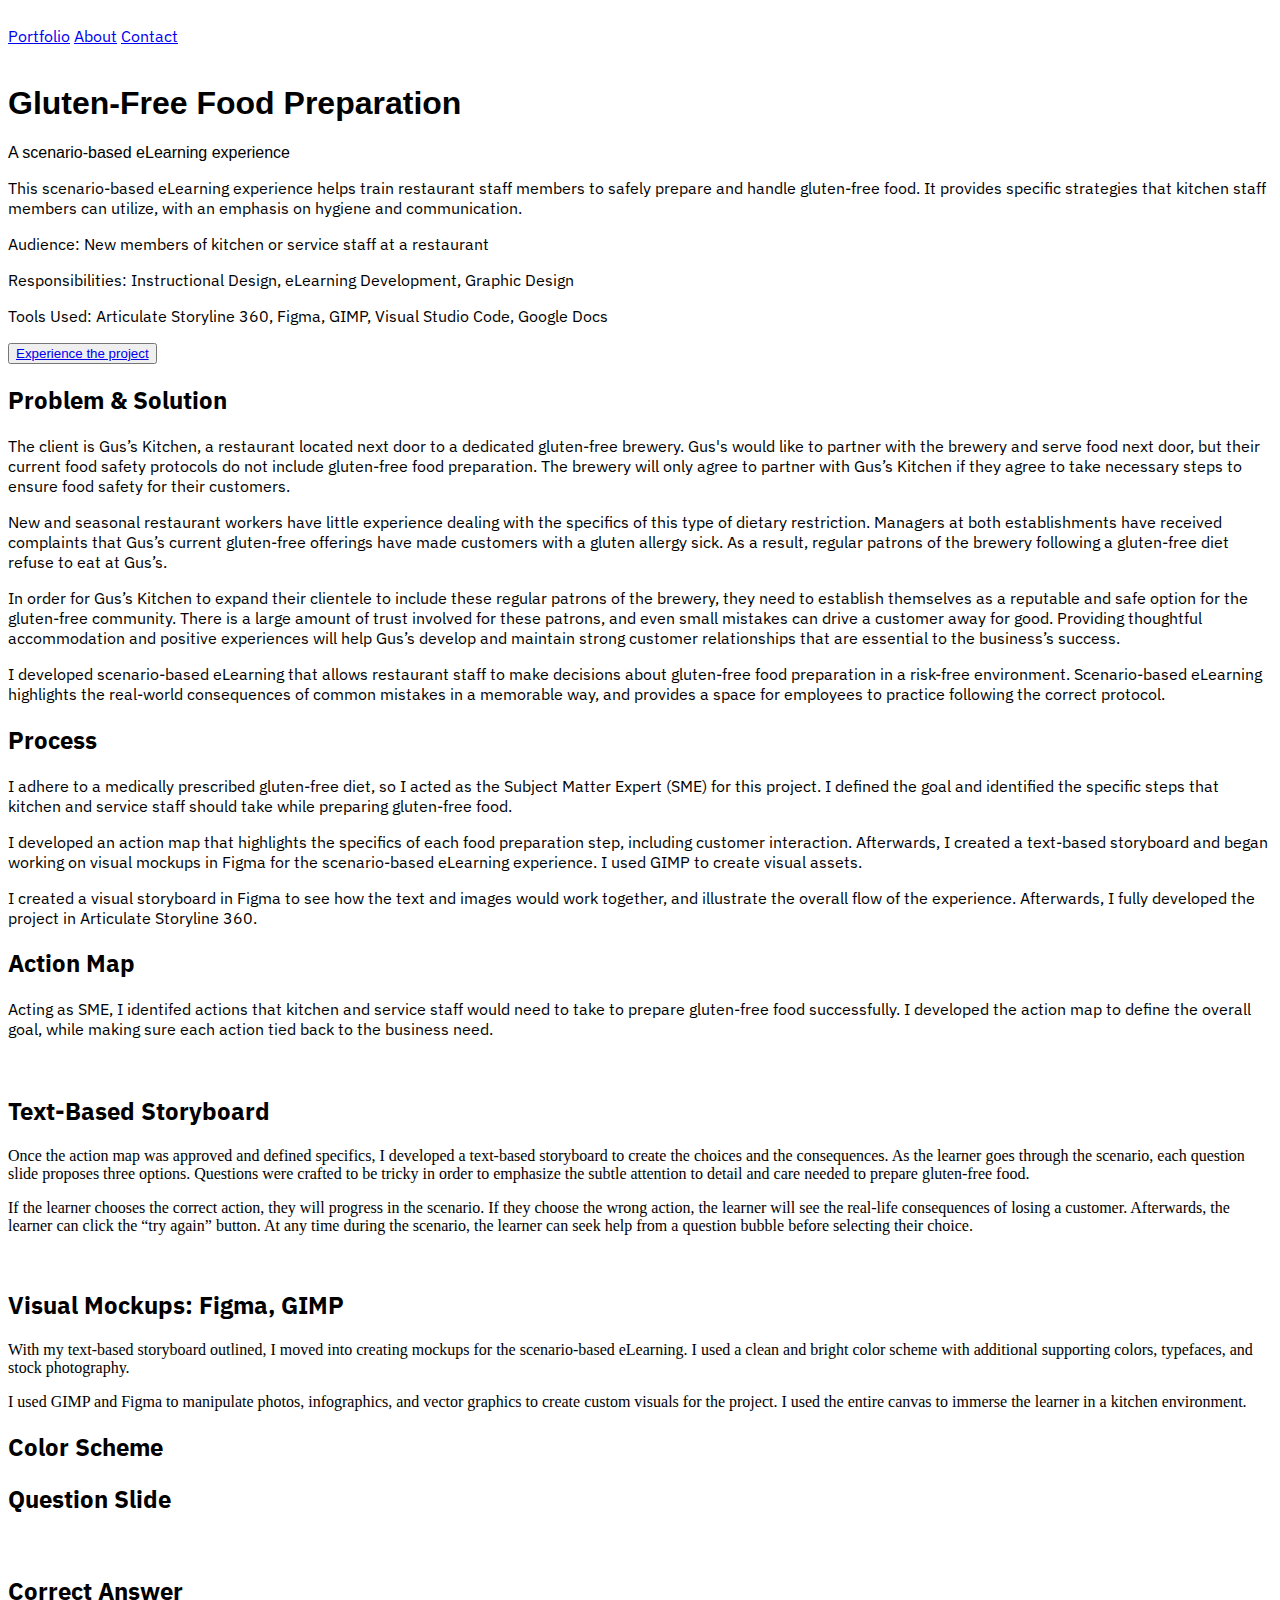
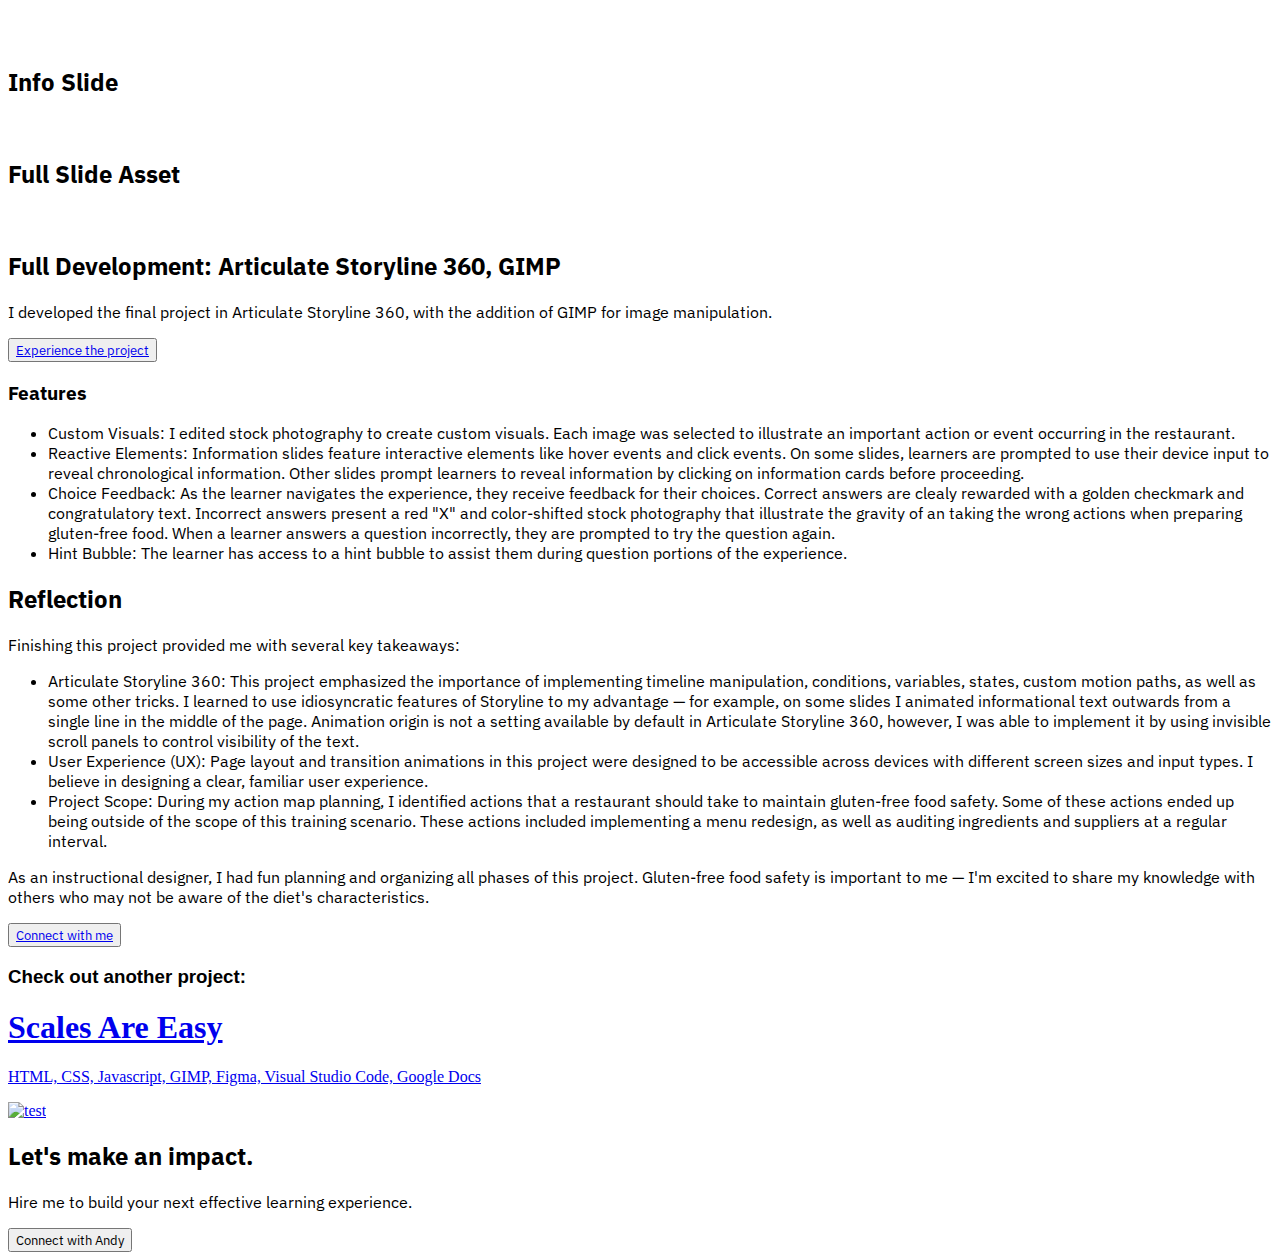
==== gf-food.html @ 75d05eba "icon fix" ====
<!DOCTYPE html>
<html lang="en" data-theme="light"></html>
<head>
    <meta charset="UTF-8">
    <meta http-equiv="X-UA-Compatible" content="IE=edge">
    <meta name="viewport" content="width=device-width, initial-scale=1.0">
    <link rel="stylesheet" href="css/main.css">
    <title>Andrew Martin - Instructional Designer</title>
    <link
    rel="stylesheet"
    href="https://cdnjs.cloudflare.com/ajax/libs/animate.css/4.1.1/animate.min.css"
  />
  <link href="http://fonts.cdnfonts.com/css/palatino" rel="stylesheet">
  <style>
    @import url('https://fonts.googleapis.com/css2?family=IBM+Plex+Sans:ital,wght@0,100;0,200;0,300;0,400;0,500;0,600;0,700;1,100;1,200;1,300;1,400;1,500;1,600;1,700&display=swap');
    @import url('http://fonts.cdnfonts.com/css/palatino');
    
    .mytext{
      font-family: 'IBM Plex Sans', sans-serif;
    }
    .myfont {
  font-family: 'Palatino', sans-serif;
 }

    #navbar {
transition: top 0.3s; /* Transition effect when sliding down (and up) */
}

</style>
</head>
<body>

    <!-- navbar -->
  <!-- This example requires Tailwind CSS v2.0+ -->
<nav class="bg-transparent navnormal transition ease-in-out delay-150 pt-8" id="navbar">
  <div class="max-w-7xl mx-auto px-2 sm:px-6 lg:px-8">
    <div class="relative flex items-center justify-between h-16">
      
      <div class="flex-1 flex items-left justify-left sm:items-stretch sm:justify-start">
        <div>
          <a href="index.html"><img class="max-w-[4rem]" src="img/M-b.png" alt="" /></a>
  
        </div>
        <div class="sm:block sm:ml-6 mt-3 mytext font-bold">
          <div class="flex space-x-4 text-l">
            <!-- Current: "bg-gray-900 text-white", Default: "text-gray-300 hover:bg-gray-700 hover:text-white" -->

            <a href="index.html#1" class="text-gray-900 hover:underline px-3 py-2 rounded-md font-medium">Portfolio</a>

            <a href="about.html" class="text-gray-900  hover:underline px-3 py-2 rounded-md font-medium">About</a>

            <a href="#" class="text-gray-900  hover:underline px-3 py-2 rounded-md font-medium">Contact</a>
          </div>
        </div>
      </div>

    </div>
  </div>

  
  </div>
</nav>


  
    
      
      
      <!-- hero -->
      <article class="px-4 py-10 mx-auto" itemid="#" >
        <div class="flex flex-col items-center justify-center">
          <img class="md:px-3" src="img/GFPrep_Mockup_1201x501v2.jpg" alt="" />
        </div>
        <div class="w-full mx-auto text-left md:w-3/4 lg:w-1/2 py-10">
          <h1 class="myfont mb-3 text-5xl font-bold leading-tight text-gray-900 md:text-5xl">
            Gluten-Free Food Preparation
          </h1>
          
        </div>
      
        <div class="mytext w-full mx-auto prose md:w-3/4 lg:w-1/2 max-w-7xl">
          <p class="text-3xl mb-12 myfont italic">A scenario-based eLearning experience</p>
          <p class="mb-6">This scenario-based eLearning experience helps train restaurant staff members to safely prepare and handle gluten-free food. It provides specific strategies that kitchen staff members can utilize, with an emphasis on hygiene and communication. <!--Learner behaviors are tracked and reported via xAPI.--></p>
          <p class="mb-4"><span class="font-bold text-lg">Audience: </span>New members of kitchen or service staff at a restaurant</p>
          <p class="mb-4"><span class="font-bold text-lg">Responsibilities: </span>Instructional Design, eLearning Development, Graphic Design</p>
          <p class="mb-6"><span class="font-bold text-lg">Tools Used: </span>Articulate Storyline 360, Figma, GIMP, Visual Studio Code, Google Docs</p>
          <button class="mb-6 btn text-white bg-blue-700 ml-4 inline-flex py-2 px-6 hover:bg-blue-700 text-lg normal-case transition ease-in-out delay-150 hover:scale-110"><a href="/gf/story.html" target="_blank" rel="noopener"> Experience the project</a></button>
          <h2 class="mt-6 mb-3 text-3xl font-bold leading-tight text-gray-900 md:text-4xl mytext">
            Problem & Solution
          </h2>
          <p class="mt-6">The client is Gus’s Kitchen, a restaurant located next door to a dedicated gluten-free brewery. Gus's would like to partner with the brewery and serve food next door, but their current food safety protocols do not include gluten-free food preparation. The brewery will only agree to partner with Gus’s Kitchen if they agree to take necessary steps to ensure food safety for their customers.</p>
          <p class="mt-6">New and seasonal restaurant workers have little experience dealing with the specifics of this type of dietary restriction. Managers at both establishments have received complaints that Gus’s current gluten-free offerings have made customers with a gluten allergy sick. As a result, regular patrons of the brewery following a gluten-free diet refuse to eat at Gus’s. </p>
          <p class="mt-6">In order for Gus’s Kitchen to expand their clientele to include these regular patrons of the brewery, they need to establish themselves as a reputable and safe option for the gluten-free community. There is a large amount of trust involved for these patrons, and even small mistakes can drive a customer away for good. Providing thoughtful accommodation and positive experiences will help Gus’s develop and maintain strong customer relationships that are essential to the business’s success.
          <p class="mt-6">I developed scenario-based eLearning that allows restaurant staff to make decisions about gluten-free food preparation in a risk-free environment. Scenario-based eLearning highlights the real-world consequences of common mistakes in a memorable way, and provides a space for employees to practice following the correct protocol.</p>
          <h2 class="text-3xl font-bold leading-tight text-gray-900 md:text-4xl mt-8 mytext">Process</h2>
							<p class="mt-6">I adhere to a medically prescribed gluten-free diet, so I acted as the Subject Matter Expert (SME) for this project. I defined the goal and identified the specific steps that kitchen and service staff should take while preparing gluten-free food.</p>
							<p class="mt-6">I developed an action map that highlights the specifics of each food preparation step, including customer interaction. Afterwards, I created a text-based storyboard and began working on visual mockups in Figma for the scenario-based eLearning experience. I used GIMP to create visual assets.</p>
							<p class="mt-6">I created a visual storyboard in Figma to see how the text and images would work together, and illustrate the overall flow of the experience. Afterwards, I fully developed the project in Articulate Storyline 360. </p>
							<!--<p class="mt-6">I collected data on the learning experience by implementing custom xAPI to track responses, as well as determine if the learner utilized the help button. This is useful for understanding where employees may be struggling most in the food preparation process.</p>-->
							<h2 class="text-3xl font-bold leading-tight text-gray-900 md:text-4xl mt-8 mytext">Action Map</h2>
							<p class="my-6">Acting as SME, I identifed actions that kitchen and service staff would need to take to prepare gluten-free food successfully. I developed the action map to define the overall goal, while making sure each action tied back to the business need.</p>

          
							<img  class="md:px-3" src="img/mindmap.jpg" alt="" />
          </div>
              <div class="w-full mx-auto prose md:w-3/4 lg:w-1/2 max-w-7xl">
							<h2 class="text-3xl font-bold leading-tight text-gray-900 md:text-4xl mt-8 mytext">Text-Based Storyboard</h2>
							<p class="mt-6">Once the action map was approved and defined specifics, I developed a text-based storyboard to create the choices and the consequences. As the learner goes through the scenario, each question slide proposes three options. Questions were crafted to be tricky in order to emphasize the subtle attention to detail and care needed to prepare gluten-free food. </p>
							<p class="my-6">If the learner chooses the correct action, they will progress in the scenario. If they choose the wrong action, the learner will see the real-life consequences of losing a customer. Afterwards, the learner can click the “try again” button. At any time during the scenario, the learner can seek help from a question bubble before selecting their choice.</p>
              
							<img class="md:px-3" src="img/storyboard.png" alt="" />
            </div>


              <div class="w-full mx-auto prose md:w-3/4 lg:w-1/2 max-w-7xl">
							<h2 class="text-3xl leading-tight text-gray-900 md:text-4xl mt-8 mytext"><span class="font-bold">Visual Mockups:</span> Figma, GIMP</h2>
							<p class="mt-6">With my text-based storyboard outlined, I moved into creating mockups for the scenario-based eLearning. I used a clean and bright color scheme with additional supporting colors, typefaces, and stock photography.</p>
							<p class="my-6">I used GIMP and Figma to manipulate photos, infographics, and vector graphics to create custom visuals for the project. I used the entire canvas to immerse the learner in a kitchen environment. </p>
</div>
              <div class="w-full mx-auto prose md:w-3/4 lg:w-1/2 max-w-6xl mytext">
                <h2 class="text-2xl leading-tight text-gray-900 md:text-3xl mt-8"><span class="font-bold mytext">Color Scheme</span></h2>
                  <div class="grid grid-cols-5">
                    <div style="background-color: #CFDBD5;"class="w-full h-40">
  
                    </div>
  
                    <div style="background-color: #E8EDDF;"class="w-full">
  
                    </div>
  
                    <div style="background-color: #F5CB5C;"class="w-full">
  
                    </div>
  
                    <div style="background-color: #242423;"class="w-full">
  
                    </div>

                    <div style="background-color: #333533;"class="w-full">
  
                    </div>
  
                  </div>
                  <h2 class="text-2xl leading-tight text-gray-900 md:text-3xl mt-8"><span class="font-bold mytext">Question Slide</span></h2>
                  <img class="" src="img/qslide-nh.png" alt="" />

                  <h2 class="text-2xl leading-tight text-gray-900 md:text-3xl mt-8"><span class="font-bold mytext">Correct Answer</span></h2>
                  <img class="" src="img/correct.png" alt="" />

                  <h2 class="text-2xl leading-tight text-gray-900 md:text-3xl mt-8"><span class="font-bold mytext">Info Slide</span></h2>
                  <img class="" src="img/commonqs.png" alt="" />

                  <h2 class="text-2xl leading-tight text-gray-900 md:text-3xl mt-8"><span class="font-bold mytext">Full Slide Asset</span></h2>
                  <img class="" src="img/knife.png" alt="" />

                 
              


<h2 class="text-3xl leading-tight text-gray-900 md:text-4xl mt-8 mytext"><span class="font-bold">Full Development:</span> Articulate Storyline 360, GIMP</h2>
							<p class="mt-6">I developed the final project in Articulate Storyline 360, with the addition of GIMP for image manipulation.</p>


              <button class="mt-6 btn text-white bg-blue-700 ml-4 inline-flex py-2 px-6 hover:bg-blue-700 text-lg normal-case transition ease-in-out delay-150 hover:scale-110 mytext"><a href="/gf/story.html" target="_blank" rel="noopener"> Experience the project</a></button>



        
             
                <h3 class="text-2xl md:text-3xl leading-tight text-gray-900 mt-8"><span class="font-bold mytext">Features</h3>

                  <div class="ml-8">
                  
                  <ul class="list-disc">
                    <li>
                    <span class="mt-6 flex flex-row items-start justify-start mb-2 md:mb-3">
                      <span class="ml-3"><span class="font-bold">Custom Visuals: </span>I edited stock photography to create custom visuals. Each image was selected to illustrate an important action or event occurring in the restaurant.</span>
                    </span>
                    </li>

                    <li>
                      <span class="mt-6 flex flex-row items-start justify-start mb-2 md:mb-3">
                        <span class="ml-3"><span class="font-bold">Reactive Elements: </span>Information slides feature interactive elements like hover events and click events. On some slides, learners are prompted to use their device input to reveal chronological information. Other slides prompt learners to reveal information by clicking on information cards before proceeding.</span>
                      </span>
                      </li>

                      <li>
                        <span class="mt-6 flex flex-row items-start justify-start mb-2 md:mb-3">
                          <span class="ml-3"><span class="font-bold">Choice Feedback: </span>As the learner navigates the experience, they receive feedback for their choices. Correct answers are clealy rewarded with a golden checkmark and congratulatory text. Incorrect answers present a red "X" and color-shifted stock photography that illustrate the gravity of an taking the wrong actions when preparing gluten-free food. When a learner answers a question incorrectly, they are prompted to try the question again.

                        </span>


                        </span>
                        </li>

                        <li>
                          <span class="mt-6 flex flex-row items-start justify-start mb-2 md:mb-3">
                            <span class="ml-3"><span class="font-bold">Hint Bubble: </span>The learner has access to a hint bubble to assist them during question portions of the experience.
             
                          </span>
  
                          </span>
                          </li>

                  </div>

              </div>

              <div class="w-full mx-auto prose md:w-3/4 lg:w-1/2 max-w-7xl mytext">
                <h2 class="text-3xl leading-tight text-gray-900 md:text-4xl mt-8 font-bold mytext">Reflection</h2>
                

                <p class="my-6">Finishing this project provided me with several key takeaways:</p>

                <div class="ml-8">
                  
                  <ul class="list-disc">
                    <li>
                    <span class="mt-6 flex flex-row items-start justify-start mb-2 md:mb-3">
                      <span class="ml-3"><span class="font-bold">Articulate Storyline 360: </span>This project emphasized the importance of implementing timeline manipulation, conditions, variables, states, custom motion paths, as well as some other tricks. I learned to use idiosyncratic features of Storyline to my advantage — for example, on some slides I animated informational text outwards from a single line in the middle of the page. Animation origin is not a setting available by default in Articulate Storyline 360, however, I was able to implement it by using invisible scroll panels to control visibility of the text.
                
                    </span>
                    </span>
                    </li>
                    

                      <li>
                        <span class="mt-6 flex flex-row items-start justify-start mb-2 md:mb-3">
                          <span class="ml-3"><span class="font-bold">User Experience (UX): </span>Page layout and transition animations in this project were designed to be accessible across devices with different screen sizes and input types. I believe in designing a clear, familiar user experience. 
                        </span>
                        </span>
                        </li>   
                        
                        <li>
                          <span class="mt-6 flex flex-row items-start justify-start mb-2 md:mb-3">
                            <span class="ml-3"><span class="font-bold">Project Scope: </span>During my action map planning, I identified actions that a restaurant should take to maintain gluten-free food safety. Some of these actions ended up being outside of the scope of this training scenario. These actions included implementing a menu redesign, as well as auditing ingredients and suppliers at a regular interval.
                          </span>
                          </span>
                          </li>                      
                        </ul>
                        </div>

                <p class="my-6">As an instructional designer, I had fun planning and organizing all phases of this project. Gluten-free food safety is important to me — I'm excited to share my knowledge with others who may not be aware of the diet's characteristics.</p>

                <button class="mb-6 btn text-white bg-blue-700 ml-4 inline-flex py-2 px-6 hover:bg-blue-700 text-lg normal-case transition ease-in-out delay-150 hover:scale-110 mytext"><a href="/gf/story.html" target="_blank" rel="noopener"> Connect with me</a></button>
                </div>
               

                <h3 class="pt-20 text-2xl md:text-3xl leading-tight text-gray-900 mt-8 myfont md:ml-20 ml-4"><span class="font-bold">Check out another project:</h3>


				
      </article>
      

<!-- portfolio -->
<section class="text-gray-900 body-font">
  <div class="container pb-10 px-5 mx-auto reveal fade-bottom">
    <div class="flex flex-wrap -mx-4 -mb-10 text-center">
      <div class="sm:w-1/2 mb-10 px-4">
        <div class="group rounded-lg h-64 overflow-hidden relative">
          <a href = "scales-project.html" class="absolute inset-0 z-10 bg-blue-700 text-center flex flex-col items-center justify-center opacity-0 group-hover:opacity-90 bg-opacity-90 duration-300 text-3xl text-white">
            <h1  class=tracking-wider >Scales Are Easy</h1>
            <p  class="mx-auto italic text-lg">HTML, CSS, Javascript, GIMP, Figma, Visual Studio Code, Google Docs</p></a>
          <a href="#">
            <img title="test" class="object-cover object-center h-full w-full transition ease-in-out delay-150 group-hover:-translate-y-1 group-hover:scale-110 group-hover:opacity-50" src="img/ScalesAreEasy_Mockup_1201x1201.jpg"></a></img>
            
        </div>
      </div>

     


    </div>
  </div>
</section>



  <!-- Call to action -->
  <section class="text-white bg-blue-700">
    <div class="flex flex-col items-stretch justify-between px-4 py-20 mx-auto max-w-7xl lg:flex-row sm:items-center">
      <div>
        <h2 class="mb-1 text-xl font-semibold text-left sm:text-2xl sm:text-center lg:text-left mytext">Let's make an impact.</h2>
        <p class="mb-6 text-lg font-normal text-left text-gray-200 sm:text-xl lg:mb-0 sm:text-center lg:text-left mytext">Hire me to build your next effective learning experience.</p>
      </div>
      <div class="flex flex-col mb-2 space-x-0 space-y-2 sm:flex-row sm:space-x-2 sm:space-y-0">
        <button class="btn bg-white text-black hover:bg-gray-900 hover:text-white inline-flex py-2 px-6 text-lg mytext normal-case transition ease-in-out delay-150 hover:scale-110">Connect with Andy</button>
      </div>
    </div>
  </section>

  
<script src="index.js"></script>
</body>
</html>
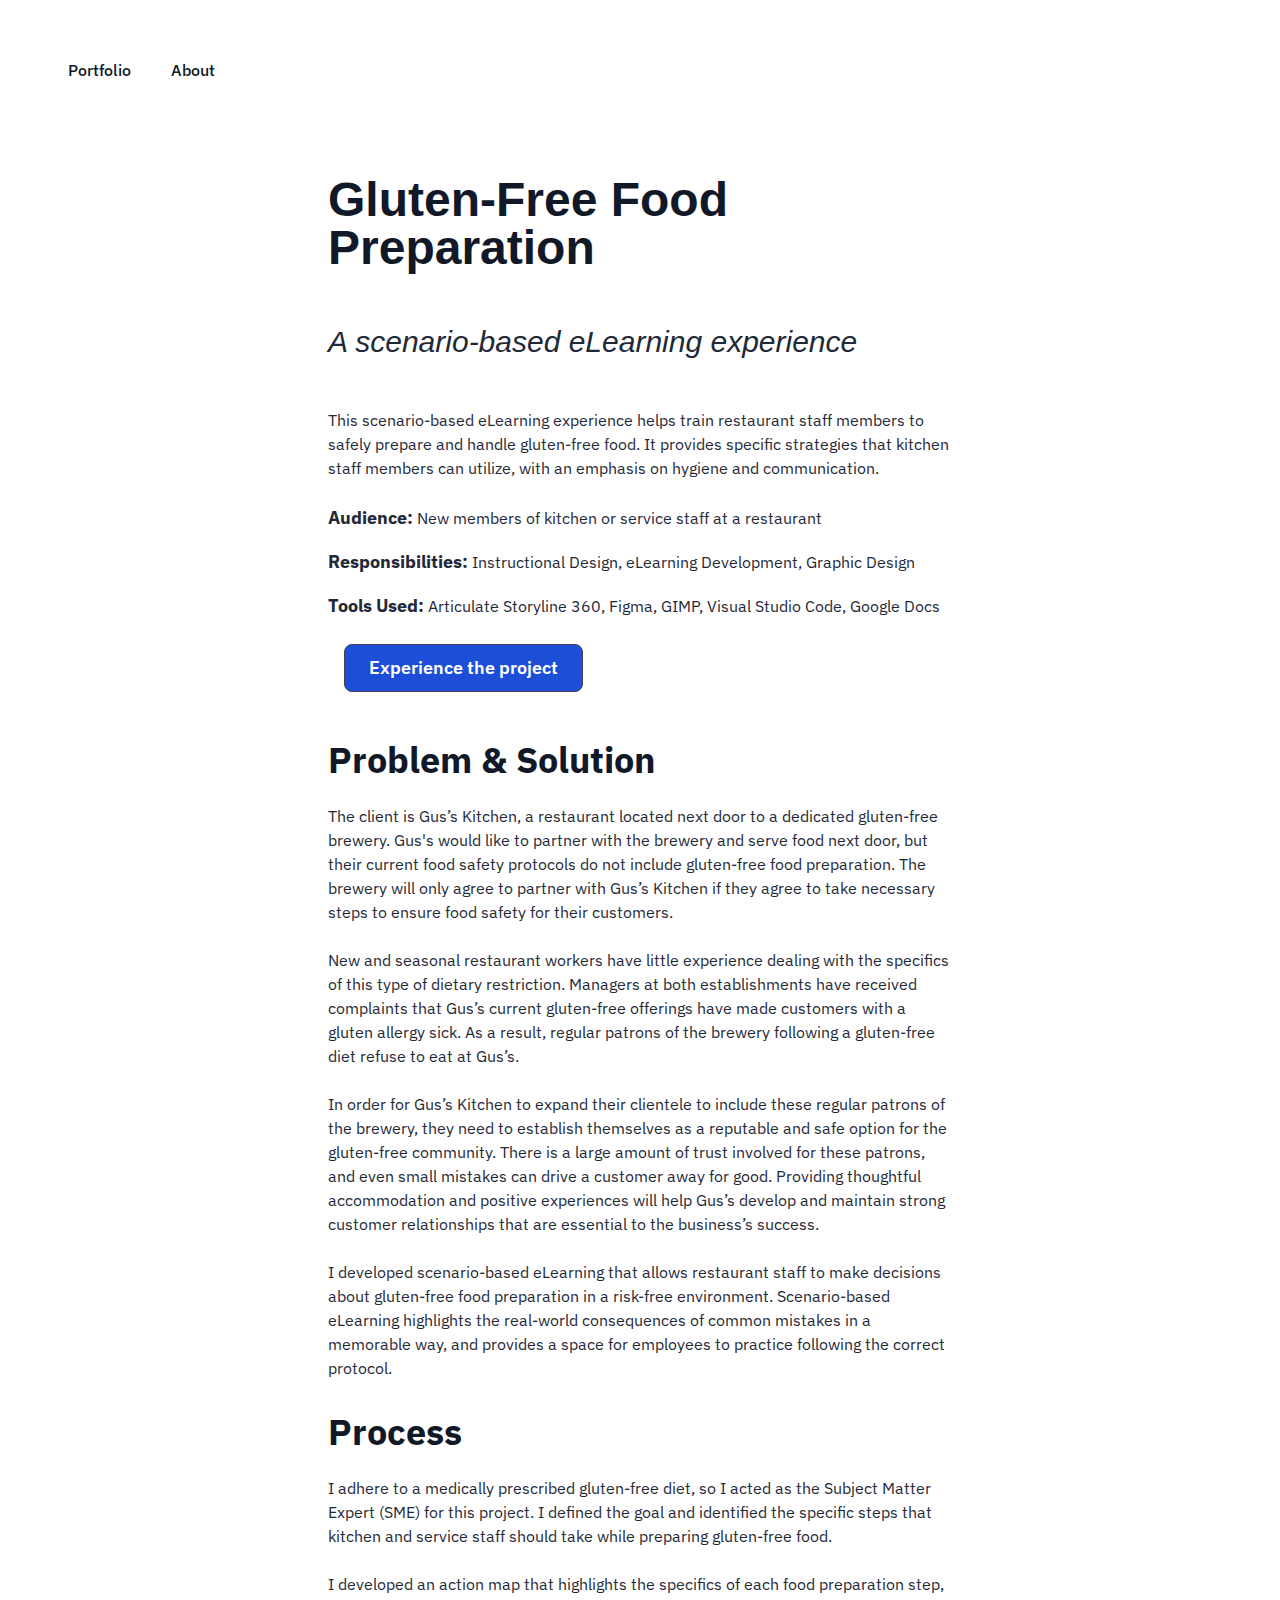
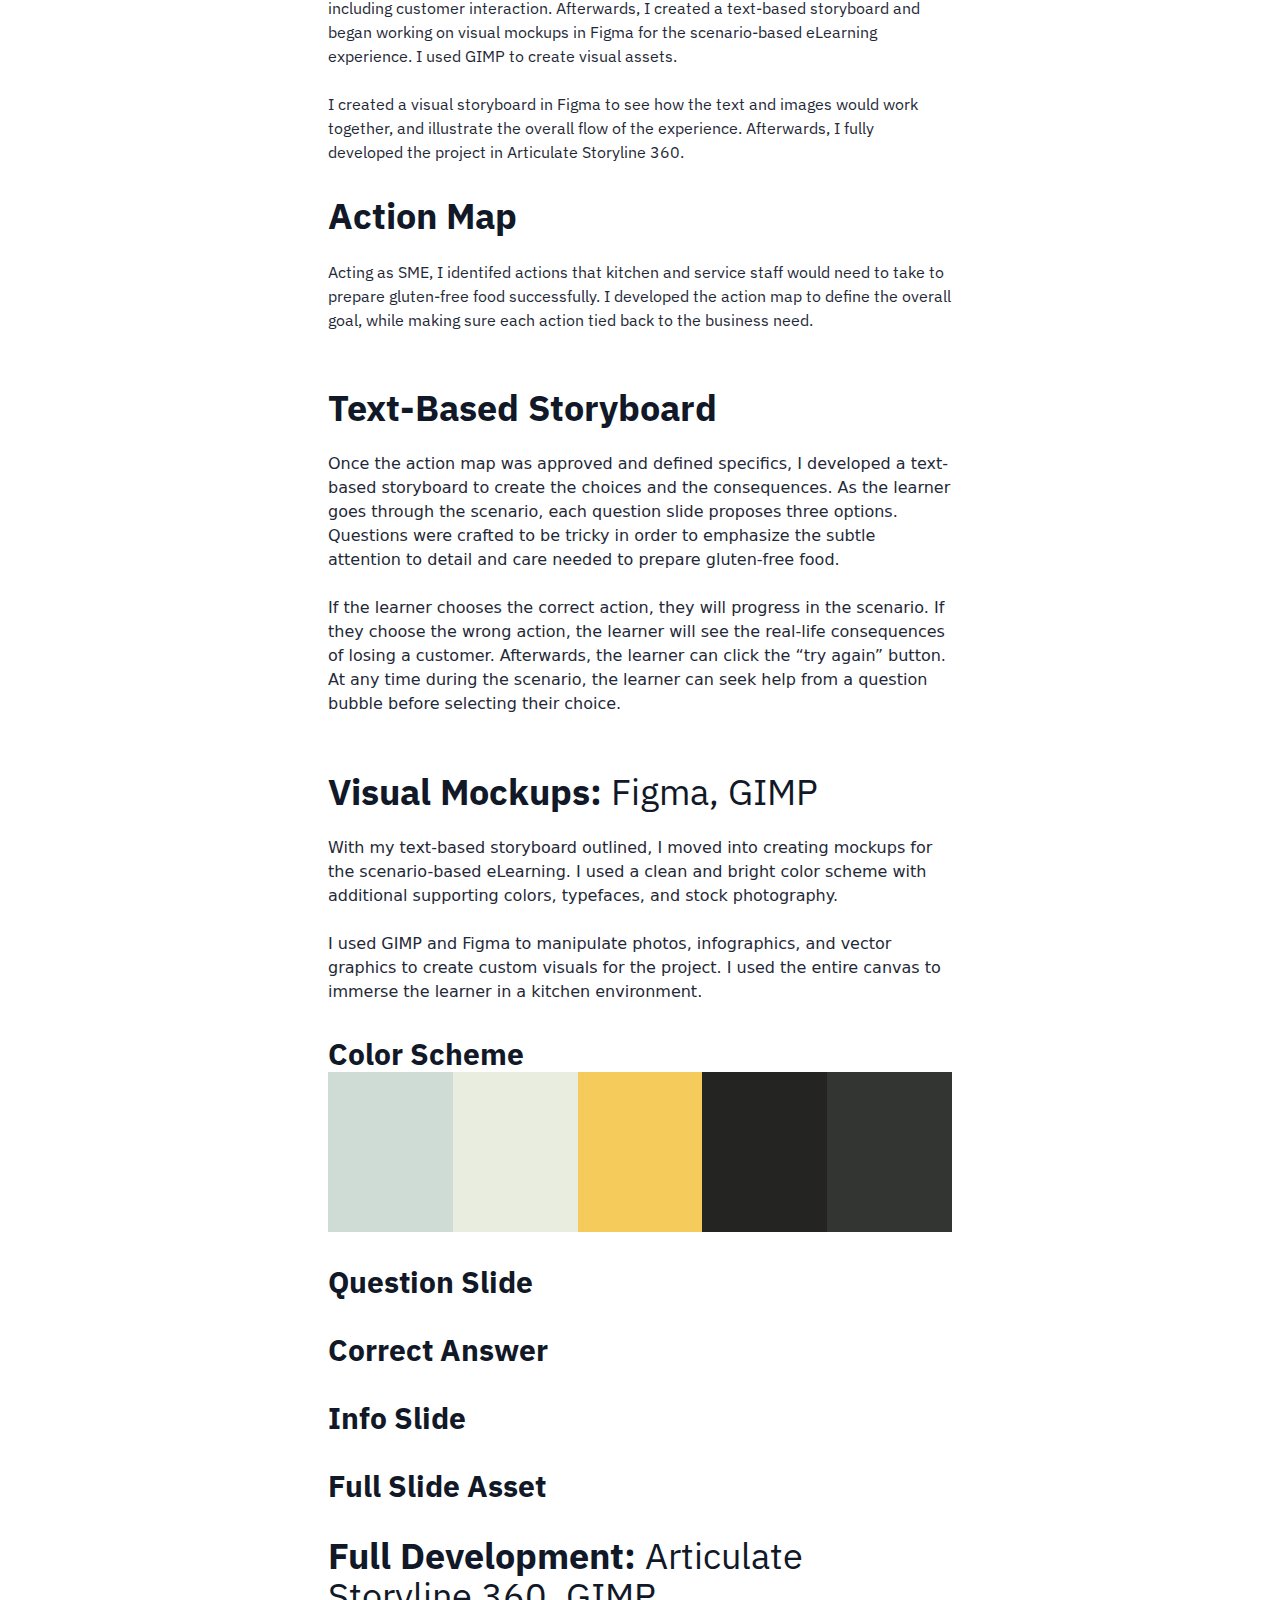
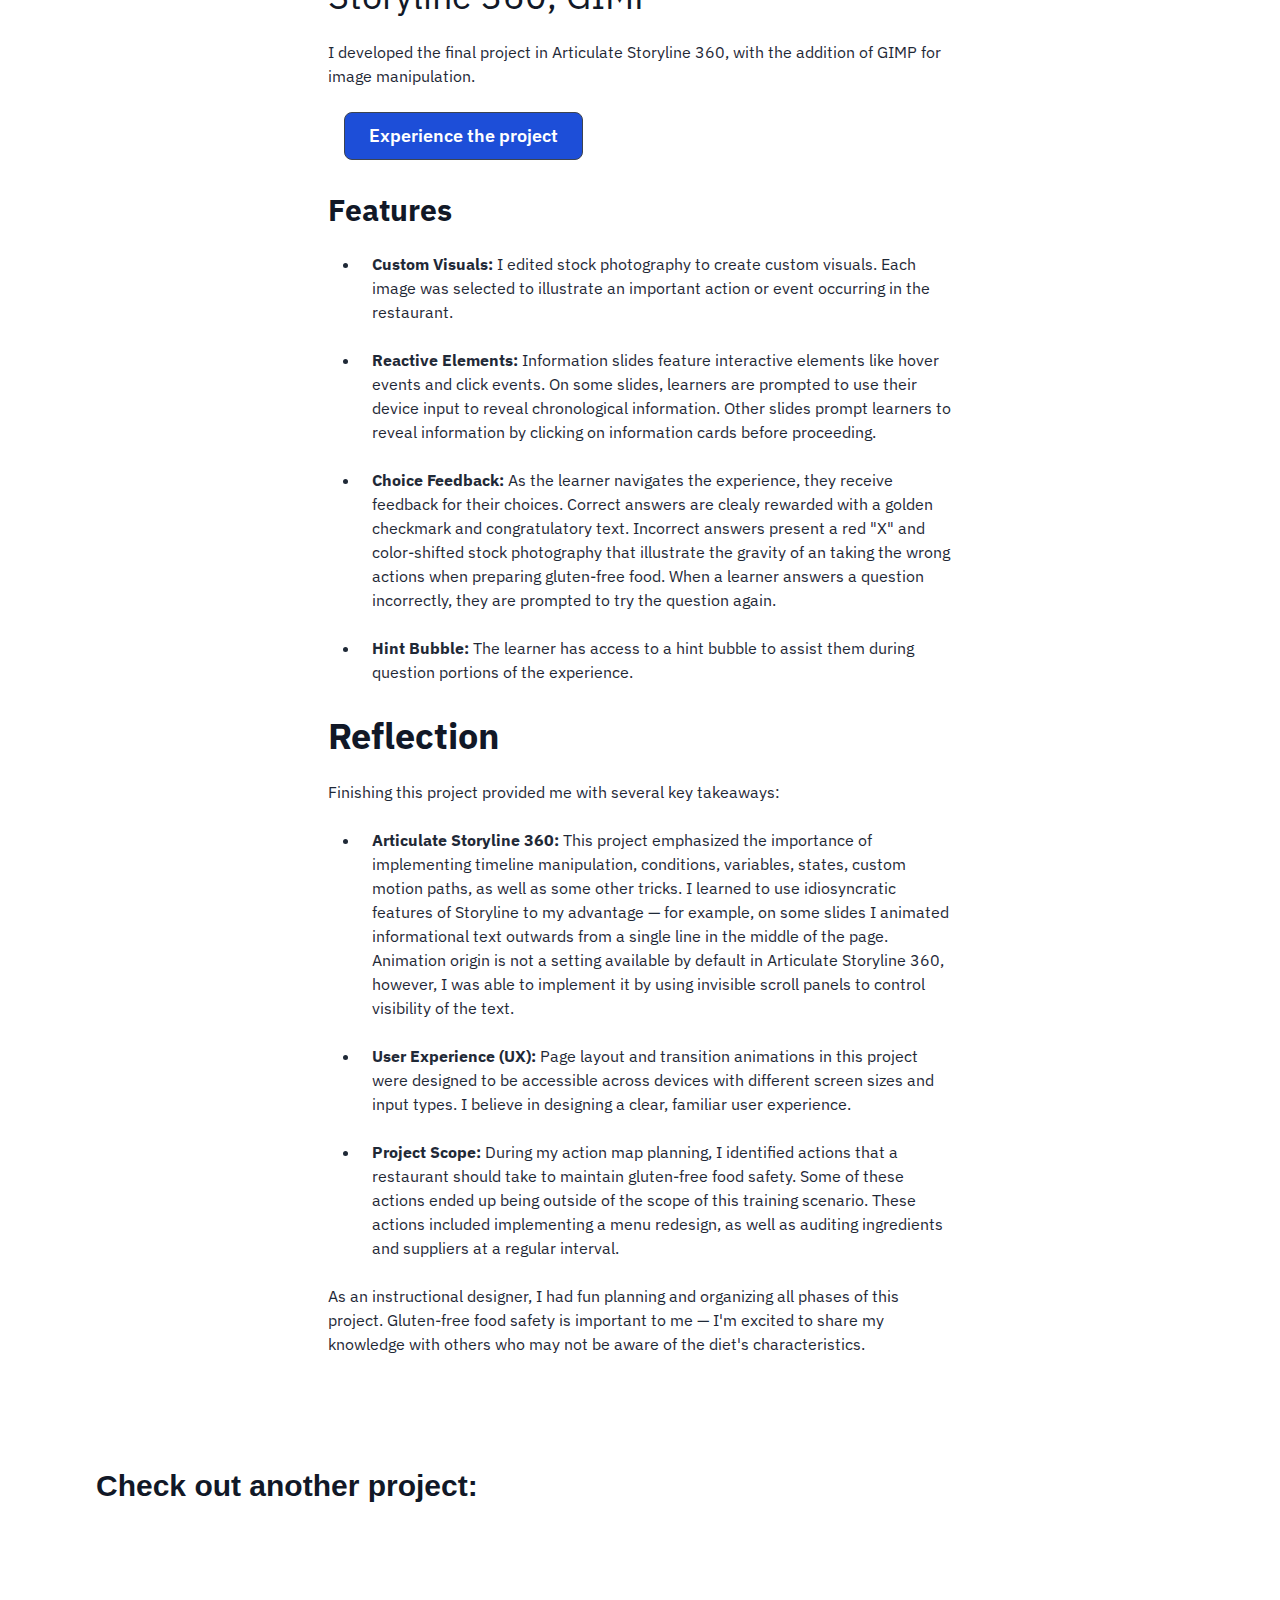
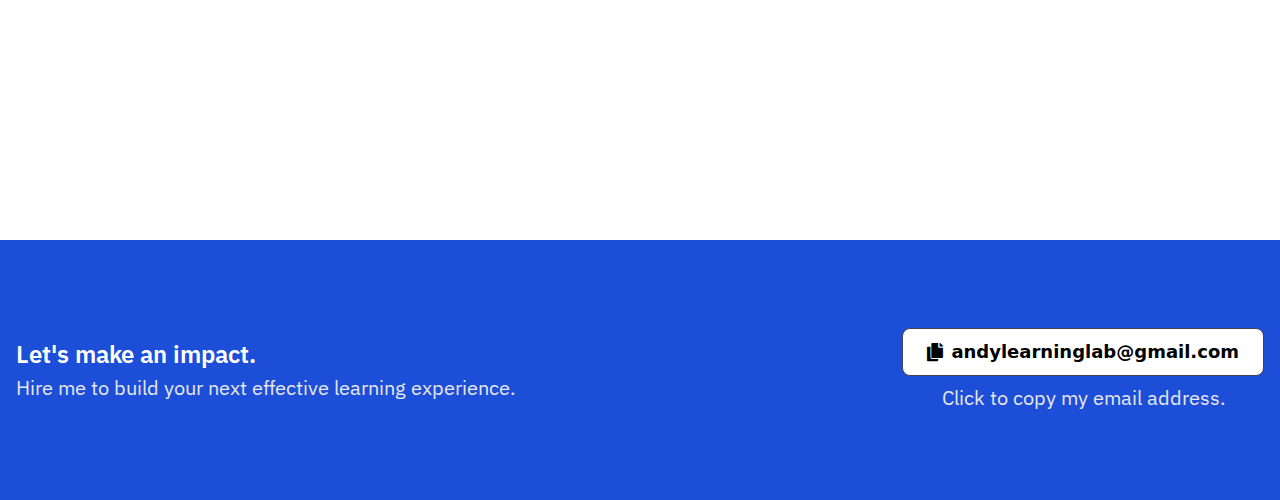
==== commit 6142f33d: "update index hrefs" ====
--- a/gf-food.html
+++ b/gf-food.html
@@ -10,6 +10,7 @@
     rel="stylesheet"
     href="https://cdnjs.cloudflare.com/ajax/libs/animate.css/4.1.1/animate.min.css"
   />
+  <link rel="stylesheet" href="https://use.fontawesome.com/releases/v5.12.1/css/all.css" crossorigin="anonymous">
   <link href="http://fonts.cdnfonts.com/css/palatino" rel="stylesheet">
   <style>
     @import url('https://fonts.googleapis.com/css2?family=IBM+Plex+Sans:ital,wght@0,100;0,200;0,300;0,400;0,500;0,600;0,700;1,100;1,200;1,300;1,400;1,500;1,600;1,700&display=swap');
@@ -38,7 +39,7 @@
       
       <div class="flex-1 flex items-left justify-left sm:items-stretch sm:justify-start">
         <div>
-          <a href="index.html"><img class="max-w-[4rem]" src="img/M-b.png" alt="" /></a>
+          <a href="/"><img class="max-w-[4rem]" src="img/M-b.png" alt="" /></a>
   
         </div>
         <div class="sm:block sm:ml-6 mt-3 mytext font-bold">
@@ -49,7 +50,7 @@
 
             <a href="about.html" class="text-gray-900  hover:underline px-3 py-2 rounded-md font-medium">About</a>
 
-            <a href="#" class="text-gray-900  hover:underline px-3 py-2 rounded-md font-medium">Contact</a>
+            <!--<a href="#" class="text-gray-900  hover:underline px-3 py-2 rounded-md font-medium">Contact</a>-->
           </div>
         </div>
       </div>
@@ -84,7 +85,7 @@
           <p class="mb-4"><span class="font-bold text-lg">Audience: </span>New members of kitchen or service staff at a restaurant</p>
           <p class="mb-4"><span class="font-bold text-lg">Responsibilities: </span>Instructional Design, eLearning Development, Graphic Design</p>
           <p class="mb-6"><span class="font-bold text-lg">Tools Used: </span>Articulate Storyline 360, Figma, GIMP, Visual Studio Code, Google Docs</p>
-          <button class="mb-6 btn text-white bg-blue-700 ml-4 inline-flex py-2 px-6 hover:bg-blue-700 text-lg normal-case transition ease-in-out delay-150 hover:scale-110"><a href="/gf/story.html" target="_blank" rel="noopener"> Experience the project</a></button>
+          <button class="mb-6 btn text-white bg-blue-700 ml-4 inline-flex py-2 px-6 hover:bg-blue-700 text-lg normal-case transition ease-in-out delay-150 hover:scale-110"><a href="/gf-p/story.html" target="_blank" rel="noopener"> Experience the project</a></button>
           <h2 class="mt-6 mb-3 text-3xl font-bold leading-tight text-gray-900 md:text-4xl mytext">
             Problem & Solution
           </h2>
@@ -101,7 +102,7 @@
 							<p class="my-6">Acting as SME, I identifed actions that kitchen and service staff would need to take to prepare gluten-free food successfully. I developed the action map to define the overall goal, while making sure each action tied back to the business need.</p>
 
           
-							<img  class="md:px-3" src="img/mindmap.jpg" alt="" />
+							<img  class="md:px-3" src="img/actionmap.jpg" alt="" />
           </div>
               <div class="w-full mx-auto prose md:w-3/4 lg:w-1/2 max-w-7xl">
 							<h2 class="text-3xl font-bold leading-tight text-gray-900 md:text-4xl mt-8 mytext">Text-Based Storyboard</h2>
@@ -161,7 +162,7 @@
 							<p class="mt-6">I developed the final project in Articulate Storyline 360, with the addition of GIMP for image manipulation.</p>
 
 
-              <button class="mt-6 btn text-white bg-blue-700 ml-4 inline-flex py-2 px-6 hover:bg-blue-700 text-lg normal-case transition ease-in-out delay-150 hover:scale-110 mytext"><a href="/gf/story.html" target="_blank" rel="noopener"> Experience the project</a></button>
+              <button class="mt-6 btn text-white bg-blue-700 ml-4 inline-flex py-2 px-6 hover:bg-blue-700 text-lg normal-case transition ease-in-out delay-150 hover:scale-110 mytext"><a href="/gf-p/story.html" target="_blank" rel="noopener"> Experience the project</a></button>
 
 
 
@@ -243,7 +244,6 @@
 
                 <p class="my-6">As an instructional designer, I had fun planning and organizing all phases of this project. Gluten-free food safety is important to me — I'm excited to share my knowledge with others who may not be aware of the diet's characteristics.</p>
 
-                <button class="mb-6 btn text-white bg-blue-700 ml-4 inline-flex py-2 px-6 hover:bg-blue-700 text-lg normal-case transition ease-in-out delay-150 hover:scale-110 mytext"><a href="/gf/story.html" target="_blank" rel="noopener"> Connect with me</a></button>
                 </div>
                
 
@@ -285,13 +285,26 @@
         <h2 class="mb-1 text-xl font-semibold text-left sm:text-2xl sm:text-center lg:text-left mytext">Let's make an impact.</h2>
         <p class="mb-6 text-lg font-normal text-left text-gray-200 sm:text-xl lg:mb-0 sm:text-center lg:text-left mytext">Hire me to build your next effective learning experience.</p>
       </div>
-      <div class="flex flex-col mb-2 space-x-0 space-y-2 sm:flex-row sm:space-x-2 sm:space-y-0">
-        <button class="btn bg-white text-black hover:bg-gray-900 hover:text-white inline-flex py-2 px-6 text-lg mytext normal-case transition ease-in-out delay-150 hover:scale-110">Connect with Andy</button>
+      <div class="flex flex-col mb-2 space-x-6 sm:space-x-6 sm:space-y-2">
+        
+        <div><p id="copied"></p></div>
+        <button onclick="copyText()"class="btn bg-white text-black hover:bg-gray-900 hover:text-white inline-flex py-2 px-6 text-lg normal-case transition ease-in-out delay-150 hover:scale-110"><i class="fas fa-copy mr-2"></i>andylearninglab@gmail.com</button>
+        <p class="mb-6 text-lg font-normal text-center text-gray-200 sm:text-xl lg:mb-0 mytext">Click to copy my email address.</p>
       </div>
     </div>
   </section>
 
   
 <script src="index.js"></script>
+<script>
+  function copyText() {
+       
+       /* Copy text into clipboard */
+       navigator.clipboard.writeText 
+           ("andylearninglab@gmail.com");
+ 
+           document.getElementById("copied").innerHTML = "Copied!";
+  }
+ </script>
 </body>
 </html>--- a/css/main.css
+++ b/css/main.css
@@ -0,0 +1,3891 @@
+/*
+! tailwindcss v3.0.24 | MIT License | https://tailwindcss.com
+*/
+
+/*
+1. Prevent padding and border from affecting element width. (https://github.com/mozdevs/cssremedy/issues/4)
+2. Allow adding a border to an element by just adding a border-width. (https://github.com/tailwindcss/tailwindcss/pull/116)
+*/
+
+*,
+::before,
+::after {
+  box-sizing: border-box;
+  /* 1 */
+  border-width: 0;
+  /* 2 */
+  border-style: solid;
+  /* 2 */
+  border-color: #e5e7eb;
+  /* 2 */
+}
+
+::before,
+::after {
+  --tw-content: '';
+}
+
+/*
+1. Use a consistent sensible line-height in all browsers.
+2. Prevent adjustments of font size after orientation changes in iOS.
+3. Use a more readable tab size.
+4. Use the user's configured `sans` font-family by default.
+*/
+
+html {
+  line-height: 1.5;
+  /* 1 */
+  -webkit-text-size-adjust: 100%;
+  /* 2 */
+  -moz-tab-size: 4;
+  /* 3 */
+  -o-tab-size: 4;
+     tab-size: 4;
+  /* 3 */
+  font-family: ui-sans-serif, system-ui, -apple-system, BlinkMacSystemFont, "Segoe UI", Roboto, "Helvetica Neue", Arial, "Noto Sans", sans-serif, "Apple Color Emoji", "Segoe UI Emoji", "Segoe UI Symbol", "Noto Color Emoji";
+  /* 4 */
+}
+
+/*
+1. Remove the margin in all browsers.
+2. Inherit line-height from `html` so users can set them as a class directly on the `html` element.
+*/
+
+body {
+  margin: 0;
+  /* 1 */
+  line-height: inherit;
+  /* 2 */
+}
+
+/*
+1. Add the correct height in Firefox.
+2. Correct the inheritance of border color in Firefox. (https://bugzilla.mozilla.org/show_bug.cgi?id=190655)
+3. Ensure horizontal rules are visible by default.
+*/
+
+hr {
+  height: 0;
+  /* 1 */
+  color: inherit;
+  /* 2 */
+  border-top-width: 1px;
+  /* 3 */
+}
+
+/*
+Add the correct text decoration in Chrome, Edge, and Safari.
+*/
+
+abbr:where([title]) {
+  -webkit-text-decoration: underline dotted;
+          text-decoration: underline dotted;
+}
+
+/*
+Remove the default font size and weight for headings.
+*/
+
+h1,
+h2,
+h3,
+h4,
+h5,
+h6 {
+  font-size: inherit;
+  font-weight: inherit;
+}
+
+/*
+Reset links to optimize for opt-in styling instead of opt-out.
+*/
+
+a {
+  color: inherit;
+  text-decoration: inherit;
+}
+
+/*
+Add the correct font weight in Edge and Safari.
+*/
+
+b,
+strong {
+  font-weight: bolder;
+}
+
+/*
+1. Use the user's configured `mono` font family by default.
+2. Correct the odd `em` font sizing in all browsers.
+*/
+
+code,
+kbd,
+samp,
+pre {
+  font-family: ui-monospace, SFMono-Regular, Menlo, Monaco, Consolas, "Liberation Mono", "Courier New", monospace;
+  /* 1 */
+  font-size: 1em;
+  /* 2 */
+}
+
+/*
+Add the correct font size in all browsers.
+*/
+
+small {
+  font-size: 80%;
+}
+
+/*
+Prevent `sub` and `sup` elements from affecting the line height in all browsers.
+*/
+
+sub,
+sup {
+  font-size: 75%;
+  line-height: 0;
+  position: relative;
+  vertical-align: baseline;
+}
+
+sub {
+  bottom: -0.25em;
+}
+
+sup {
+  top: -0.5em;
+}
+
+/*
+1. Remove text indentation from table contents in Chrome and Safari. (https://bugs.chromium.org/p/chromium/issues/detail?id=999088, https://bugs.webkit.org/show_bug.cgi?id=201297)
+2. Correct table border color inheritance in all Chrome and Safari. (https://bugs.chromium.org/p/chromium/issues/detail?id=935729, https://bugs.webkit.org/show_bug.cgi?id=195016)
+3. Remove gaps between table borders by default.
+*/
+
+table {
+  text-indent: 0;
+  /* 1 */
+  border-color: inherit;
+  /* 2 */
+  border-collapse: collapse;
+  /* 3 */
+}
+
+/*
+1. Change the font styles in all browsers.
+2. Remove the margin in Firefox and Safari.
+3. Remove default padding in all browsers.
+*/
+
+button,
+input,
+optgroup,
+select,
+textarea {
+  font-family: inherit;
+  /* 1 */
+  font-size: 100%;
+  /* 1 */
+  line-height: inherit;
+  /* 1 */
+  color: inherit;
+  /* 1 */
+  margin: 0;
+  /* 2 */
+  padding: 0;
+  /* 3 */
+}
+
+/*
+Remove the inheritance of text transform in Edge and Firefox.
+*/
+
+button,
+select {
+  text-transform: none;
+}
+
+/*
+1. Correct the inability to style clickable types in iOS and Safari.
+2. Remove default button styles.
+*/
+
+button,
+[type='button'],
+[type='reset'],
+[type='submit'] {
+  -webkit-appearance: button;
+  /* 1 */
+  background-color: transparent;
+  /* 2 */
+  background-image: none;
+  /* 2 */
+}
+
+/*
+Use the modern Firefox focus style for all focusable elements.
+*/
+
+:-moz-focusring {
+  outline: auto;
+}
+
+/*
+Remove the additional `:invalid` styles in Firefox. (https://github.com/mozilla/gecko-dev/blob/2f9eacd9d3d995c937b4251a5557d95d494c9be1/layout/style/res/forms.css#L728-L737)
+*/
+
+:-moz-ui-invalid {
+  box-shadow: none;
+}
+
+/*
+Add the correct vertical alignment in Chrome and Firefox.
+*/
+
+progress {
+  vertical-align: baseline;
+}
+
+/*
+Correct the cursor style of increment and decrement buttons in Safari.
+*/
+
+::-webkit-inner-spin-button,
+::-webkit-outer-spin-button {
+  height: auto;
+}
+
+/*
+1. Correct the odd appearance in Chrome and Safari.
+2. Correct the outline style in Safari.
+*/
+
+[type='search'] {
+  -webkit-appearance: textfield;
+  /* 1 */
+  outline-offset: -2px;
+  /* 2 */
+}
+
+/*
+Remove the inner padding in Chrome and Safari on macOS.
+*/
+
+::-webkit-search-decoration {
+  -webkit-appearance: none;
+}
+
+/*
+1. Correct the inability to style clickable types in iOS and Safari.
+2. Change font properties to `inherit` in Safari.
+*/
+
+::-webkit-file-upload-button {
+  -webkit-appearance: button;
+  /* 1 */
+  font: inherit;
+  /* 2 */
+}
+
+/*
+Add the correct display in Chrome and Safari.
+*/
+
+summary {
+  display: list-item;
+}
+
+/*
+Removes the default spacing and border for appropriate elements.
+*/
+
+blockquote,
+dl,
+dd,
+h1,
+h2,
+h3,
+h4,
+h5,
+h6,
+hr,
+figure,
+p,
+pre {
+  margin: 0;
+}
+
+fieldset {
+  margin: 0;
+  padding: 0;
+}
+
+legend {
+  padding: 0;
+}
+
+ol,
+ul,
+menu {
+  list-style: none;
+  margin: 0;
+  padding: 0;
+}
+
+/*
+Prevent resizing textareas horizontally by default.
+*/
+
+textarea {
+  resize: vertical;
+}
+
+/*
+1. Reset the default placeholder opacity in Firefox. (https://github.com/tailwindlabs/tailwindcss/issues/3300)
+2. Set the default placeholder color to the user's configured gray 400 color.
+*/
+
+input::-moz-placeholder, textarea::-moz-placeholder {
+  opacity: 1;
+  /* 1 */
+  color: #9ca3af;
+  /* 2 */
+}
+
+input:-ms-input-placeholder, textarea:-ms-input-placeholder {
+  opacity: 1;
+  /* 1 */
+  color: #9ca3af;
+  /* 2 */
+}
+
+input::placeholder,
+textarea::placeholder {
+  opacity: 1;
+  /* 1 */
+  color: #9ca3af;
+  /* 2 */
+}
+
+/*
+Set the default cursor for buttons.
+*/
+
+button,
+[role="button"] {
+  cursor: pointer;
+}
+
+/*
+Make sure disabled buttons don't get the pointer cursor.
+*/
+
+:disabled {
+  cursor: default;
+}
+
+/*
+1. Make replaced elements `display: block` by default. (https://github.com/mozdevs/cssremedy/issues/14)
+2. Add `vertical-align: middle` to align replaced elements more sensibly by default. (https://github.com/jensimmons/cssremedy/issues/14#issuecomment-634934210)
+   This can trigger a poorly considered lint error in some tools but is included by design.
+*/
+
+img,
+svg,
+video,
+canvas,
+audio,
+iframe,
+embed,
+object {
+  display: block;
+  /* 1 */
+  vertical-align: middle;
+  /* 2 */
+}
+
+/*
+Constrain images and videos to the parent width and preserve their intrinsic aspect ratio. (https://github.com/mozdevs/cssremedy/issues/14)
+*/
+
+img,
+video {
+  max-width: 100%;
+  height: auto;
+}
+
+/*
+Ensure the default browser behavior of the `hidden` attribute.
+*/
+
+[hidden] {
+  display: none;
+}
+
+:root,
+[data-theme] {
+  background-color: hsla(var(--b1) / var(--tw-bg-opacity, 1));
+  color: hsla(var(--bc) / var(--tw-text-opacity, 1));
+}
+
+html {
+  -webkit-tap-highlight-color: transparent;
+}
+
+:root {
+  --p: 259 94% 51%;
+  --pf: 259 94% 41%;
+  --sf: 314 100% 38%;
+  --af: 174 60% 41%;
+  --nf: 219 14% 22%;
+  --in: 198 93% 60%;
+  --su: 158 64% 52%;
+  --wa: 43 96% 56%;
+  --er: 0 91% 71%;
+  --inc: 198 100% 12%;
+  --suc: 158 100% 10%;
+  --wac: 43 100% 11%;
+  --erc: 0 100% 14%;
+  --rounded-box: 1rem;
+  --rounded-btn: 0.5rem;
+  --rounded-badge: 1.9rem;
+  --animation-btn: 0.25s;
+  --animation-input: .2s;
+  --btn-focus-scale: 0.95;
+  --border-btn: 1px;
+  --tab-border: 1px;
+  --tab-radius: 0.5rem;
+  --pc: 0 0% 100%;
+  --s: 314 100% 47%;
+  --sc: 0 0% 100%;
+  --a: 174 60% 51%;
+  --ac: 175 44% 15%;
+  --n: 219 14% 28%;
+  --nc: 0 0% 100%;
+  --b1: 0 0% 100%;
+  --b2: 0 0% 95%;
+  --b3: 180 2% 90%;
+  --bc: 215 28% 17%;
+}
+
+@media (prefers-color-scheme: dark) {
+  :root {
+    --p: 262 80% 50%;
+    --pf: 262 80% 40%;
+    --sf: 316 70% 40%;
+    --af: 175 70% 33%;
+    --in: 198 93% 60%;
+    --su: 158 64% 52%;
+    --wa: 43 96% 56%;
+    --er: 0 91% 71%;
+    --inc: 198 100% 12%;
+    --suc: 158 100% 10%;
+    --wac: 43 100% 11%;
+    --erc: 0 100% 14%;
+    --rounded-box: 1rem;
+    --rounded-btn: 0.5rem;
+    --rounded-badge: 1.9rem;
+    --animation-btn: 0.25s;
+    --animation-input: .2s;
+    --btn-focus-scale: 0.95;
+    --border-btn: 1px;
+    --tab-border: 1px;
+    --tab-radius: 0.5rem;
+    --pc: 0 0% 100%;
+    --s: 316 70% 50%;
+    --sc: 0 0% 100%;
+    --a: 175 70% 41%;
+    --ac: 0 0% 100%;
+    --n: 218 18% 12%;
+    --nf: 223 17% 8%;
+    --nc: 220 13% 69%;
+    --b1: 220 18% 20%;
+    --b2: 220 17% 17%;
+    --b3: 219 18% 15%;
+    --bc: 220 13% 69%;
+  }
+}
+
+[data-theme=light] {
+  --p: 259 94% 51%;
+  --pf: 259 94% 41%;
+  --sf: 314 100% 38%;
+  --af: 174 60% 41%;
+  --nf: 219 14% 22%;
+  --in: 198 93% 60%;
+  --su: 158 64% 52%;
+  --wa: 43 96% 56%;
+  --er: 0 91% 71%;
+  --inc: 198 100% 12%;
+  --suc: 158 100% 10%;
+  --wac: 43 100% 11%;
+  --erc: 0 100% 14%;
+  --rounded-box: 1rem;
+  --rounded-btn: 0.5rem;
+  --rounded-badge: 1.9rem;
+  --animation-btn: 0.25s;
+  --animation-input: .2s;
+  --btn-focus-scale: 0.95;
+  --border-btn: 1px;
+  --tab-border: 1px;
+  --tab-radius: 0.5rem;
+  --pc: 0 0% 100%;
+  --s: 314 100% 47%;
+  --sc: 0 0% 100%;
+  --a: 174 60% 51%;
+  --ac: 175 44% 15%;
+  --n: 219 14% 28%;
+  --nc: 0 0% 100%;
+  --b1: 0 0% 100%;
+  --b2: 0 0% 95%;
+  --b3: 180 2% 90%;
+  --bc: 215 28% 17%;
+}
+
+[data-theme=dark] {
+  --p: 262 80% 50%;
+  --pf: 262 80% 40%;
+  --sf: 316 70% 40%;
+  --af: 175 70% 33%;
+  --in: 198 93% 60%;
+  --su: 158 64% 52%;
+  --wa: 43 96% 56%;
+  --er: 0 91% 71%;
+  --inc: 198 100% 12%;
+  --suc: 158 100% 10%;
+  --wac: 43 100% 11%;
+  --erc: 0 100% 14%;
+  --rounded-box: 1rem;
+  --rounded-btn: 0.5rem;
+  --rounded-badge: 1.9rem;
+  --animation-btn: 0.25s;
+  --animation-input: .2s;
+  --btn-focus-scale: 0.95;
+  --border-btn: 1px;
+  --tab-border: 1px;
+  --tab-radius: 0.5rem;
+  --pc: 0 0% 100%;
+  --s: 316 70% 50%;
+  --sc: 0 0% 100%;
+  --a: 175 70% 41%;
+  --ac: 0 0% 100%;
+  --n: 218 18% 12%;
+  --nf: 223 17% 8%;
+  --nc: 220 13% 69%;
+  --b1: 220 18% 20%;
+  --b2: 220 17% 17%;
+  --b3: 219 18% 15%;
+  --bc: 220 13% 69%;
+}
+
+[data-theme=cupcake] {
+  --p: 183 47% 59%;
+  --pf: 183 47% 47%;
+  --sf: 338 71% 62%;
+  --af: 39 84% 46%;
+  --nf: 280 46% 11%;
+  --in: 198 93% 60%;
+  --su: 158 64% 52%;
+  --wa: 43 96% 56%;
+  --er: 0 91% 71%;
+  --pc: 183 100% 12%;
+  --sc: 338 100% 16%;
+  --ac: 39 100% 12%;
+  --nc: 280 83% 83%;
+  --inc: 198 100% 12%;
+  --suc: 158 100% 10%;
+  --wac: 43 100% 11%;
+  --erc: 0 100% 14%;
+  --rounded-box: 1rem;
+  --rounded-badge: 1.9rem;
+  --animation-btn: 0.25s;
+  --animation-input: .2s;
+  --btn-focus-scale: 0.95;
+  --border-btn: 1px;
+  --s: 338 71% 78%;
+  --a: 39 84% 58%;
+  --n: 280 46% 14%;
+  --b1: 24 33% 97%;
+  --b2: 27 22% 92%;
+  --b3: 22 14% 89%;
+  --bc: 280 46% 14%;
+  --rounded-btn: 1.9rem;
+  --tab-border: 2px;
+  --tab-radius: .5rem;
+}
+
+[data-theme=bumblebee] {
+  --p: 41 74% 53%;
+  --pf: 41 74% 42%;
+  --sf: 50 94% 46%;
+  --af: 240 33% 11%;
+  --nf: 240 33% 11%;
+  --b2: 0 0% 90%;
+  --b3: 0 0% 81%;
+  --in: 198 93% 60%;
+  --su: 158 64% 52%;
+  --wa: 43 96% 56%;
+  --er: 0 91% 71%;
+  --bc: 0 0% 20%;
+  --ac: 240 60% 83%;
+  --nc: 240 60% 83%;
+  --inc: 198 100% 12%;
+  --suc: 158 100% 10%;
+  --wac: 43 100% 11%;
+  --erc: 0 100% 14%;
+  --rounded-box: 1rem;
+  --rounded-btn: 0.5rem;
+  --rounded-badge: 1.9rem;
+  --animation-btn: 0.25s;
+  --animation-input: .2s;
+  --btn-focus-scale: 0.95;
+  --border-btn: 1px;
+  --tab-border: 1px;
+  --tab-radius: 0.5rem;
+  --pc: 240 33% 14%;
+  --s: 50 94% 58%;
+  --sc: 240 33% 14%;
+  --a: 240 33% 14%;
+  --n: 240 33% 14%;
+  --b1: 0 0% 100%;
+}
+
+[data-theme=emerald] {
+  --p: 141 50% 60%;
+  --pf: 141 50% 48%;
+  --sf: 219 96% 48%;
+  --af: 10 81% 45%;
+  --nf: 219 20% 20%;
+  --b2: 0 0% 90%;
+  --b3: 0 0% 81%;
+  --in: 198 93% 60%;
+  --su: 158 64% 52%;
+  --wa: 43 96% 56%;
+  --er: 0 91% 71%;
+  --inc: 198 100% 12%;
+  --suc: 158 100% 10%;
+  --wac: 43 100% 11%;
+  --erc: 0 100% 14%;
+  --rounded-box: 1rem;
+  --rounded-btn: 0.5rem;
+  --rounded-badge: 1.9rem;
+  --border-btn: 1px;
+  --tab-border: 1px;
+  --tab-radius: 0.5rem;
+  --pc: 151 28% 19%;
+  --s: 219 96% 60%;
+  --sc: 210 20% 98%;
+  --a: 10 81% 56%;
+  --ac: 210 20% 98%;
+  --n: 219 20% 25%;
+  --nc: 210 20% 98%;
+  --b1: 0 0% 100%;
+  --bc: 219 20% 25%;
+  --animation-btn: 0;
+  --animation-input: 0;
+  --btn-focus-scale: 1;
+}
+
+[data-theme=corporate] {
+  --p: 229 96% 64%;
+  --pf: 229 96% 51%;
+  --sf: 215 26% 47%;
+  --af: 154 49% 48%;
+  --nf: 233 27% 10%;
+  --b2: 0 0% 90%;
+  --b3: 0 0% 81%;
+  --in: 198 93% 60%;
+  --su: 158 64% 52%;
+  --wa: 43 96% 56%;
+  --er: 0 91% 71%;
+  --pc: 229 100% 93%;
+  --sc: 215 100% 12%;
+  --ac: 154 100% 12%;
+  --inc: 198 100% 12%;
+  --suc: 158 100% 10%;
+  --wac: 43 100% 11%;
+  --erc: 0 100% 14%;
+  --border-btn: 1px;
+  --tab-border: 1px;
+  --tab-radius: 0.5rem;
+  --s: 215 26% 59%;
+  --a: 154 49% 60%;
+  --n: 233 27% 13%;
+  --nc: 210 38% 95%;
+  --b1: 0 0% 100%;
+  --bc: 233 27% 13%;
+  --rounded-box: 0.25rem;
+  --rounded-btn: .125rem;
+  --rounded-badge: .125rem;
+  --animation-btn: 0;
+  --animation-input: 0;
+  --btn-focus-scale: 1;
+}
+
+[data-theme=synthwave] {
+  --p: 321 70% 69%;
+  --pf: 321 70% 55%;
+  --sf: 197 87% 52%;
+  --af: 48 89% 46%;
+  --nf: 253 61% 15%;
+  --b2: 254 59% 23%;
+  --b3: 254 59% 21%;
+  --pc: 321 100% 14%;
+  --sc: 197 100% 13%;
+  --ac: 48 100% 11%;
+  --rounded-box: 1rem;
+  --rounded-btn: 0.5rem;
+  --rounded-badge: 1.9rem;
+  --animation-btn: 0.25s;
+  --animation-input: .2s;
+  --btn-focus-scale: 0.95;
+  --border-btn: 1px;
+  --tab-border: 1px;
+  --tab-radius: 0.5rem;
+  --s: 197 87% 65%;
+  --a: 48 89% 57%;
+  --n: 253 61% 19%;
+  --nc: 260 60% 98%;
+  --b1: 254 59% 26%;
+  --bc: 260 60% 98%;
+  --in: 199 87% 64%;
+  --inc: 257 63% 17%;
+  --su: 168 74% 68%;
+  --suc: 257 63% 17%;
+  --wa: 48 89% 57%;
+  --wac: 257 63% 17%;
+  --er: 352 74% 57%;
+  --erc: 260 60% 98%;
+}
+
+[data-theme=retro] {
+  --p: 3 74% 76%;
+  --pf: 3 74% 61%;
+  --sf: 145 27% 58%;
+  --af: 49 67% 61%;
+  --nf: 42 17% 34%;
+  --inc: 221 100% 91%;
+  --suc: 142 100% 87%;
+  --wac: 32 100% 9%;
+  --erc: 0 100% 90%;
+  --animation-btn: 0.25s;
+  --animation-input: .2s;
+  --btn-focus-scale: 0.95;
+  --border-btn: 1px;
+  --tab-border: 1px;
+  --tab-radius: 0.5rem;
+  --pc: 345 5% 15%;
+  --s: 145 27% 72%;
+  --sc: 345 5% 15%;
+  --a: 49 67% 76%;
+  --ac: 345 5% 15%;
+  --n: 42 17% 42%;
+  --nc: 45 47% 80%;
+  --b1: 45 47% 80%;
+  --b2: 45 37% 72%;
+  --b3: 42 36% 65%;
+  --bc: 345 5% 15%;
+  --in: 221 83% 53%;
+  --su: 142 76% 36%;
+  --wa: 32 95% 44%;
+  --er: 0 72% 51%;
+  --rounded-box: 0.4rem;
+  --rounded-btn: 0.4rem;
+  --rounded-badge: 0.4rem;
+}
+
+[data-theme=cyberpunk] {
+  font-family: ui-monospace,SFMono-Regular,Menlo,Monaco,Consolas,Liberation Mono,Courier New,monospace;
+  --pf: 345 100% 58%;
+  --sf: 195 80% 56%;
+  --af: 276 74% 57%;
+  --nf: 57 100% 10%;
+  --b2: 56 100% 45%;
+  --b3: 56 100% 41%;
+  --in: 198 93% 60%;
+  --su: 158 64% 52%;
+  --wa: 43 96% 56%;
+  --er: 0 91% 71%;
+  --bc: 56 100% 10%;
+  --pc: 345 100% 15%;
+  --sc: 195 100% 14%;
+  --ac: 276 100% 14%;
+  --inc: 198 100% 12%;
+  --suc: 158 100% 10%;
+  --wac: 43 100% 11%;
+  --erc: 0 100% 14%;
+  --animation-btn: 0.25s;
+  --animation-input: .2s;
+  --btn-focus-scale: 0.95;
+  --border-btn: 1px;
+  --tab-border: 1px;
+  --p: 345 100% 73%;
+  --s: 195 80% 70%;
+  --a: 276 74% 71%;
+  --n: 57 100% 13%;
+  --nc: 56 100% 50%;
+  --b1: 56 100% 50%;
+  --rounded-box: 0;
+  --rounded-btn: 0;
+  --rounded-badge: 0;
+  --tab-radius: 0;
+}
+
+[data-theme=valentine] {
+  --p: 353 74% 67%;
+  --pf: 353 74% 54%;
+  --sf: 254 86% 61%;
+  --af: 181 56% 56%;
+  --nf: 336 43% 38%;
+  --b2: 318 46% 80%;
+  --b3: 318 46% 72%;
+  --pc: 353 100% 13%;
+  --sc: 254 100% 15%;
+  --ac: 181 100% 14%;
+  --inc: 221 100% 91%;
+  --suc: 142 100% 87%;
+  --wac: 32 100% 9%;
+  --erc: 0 100% 90%;
+  --rounded-box: 1rem;
+  --rounded-badge: 1.9rem;
+  --animation-btn: 0.25s;
+  --animation-input: .2s;
+  --btn-focus-scale: 0.95;
+  --border-btn: 1px;
+  --tab-border: 1px;
+  --tab-radius: 0.5rem;
+  --s: 254 86% 77%;
+  --a: 181 56% 70%;
+  --n: 336 43% 48%;
+  --nc: 318 46% 89%;
+  --b1: 318 46% 89%;
+  --bc: 344 38% 28%;
+  --in: 221 83% 53%;
+  --su: 142 76% 36%;
+  --wa: 32 95% 44%;
+  --er: 0 72% 51%;
+  --rounded-btn: 1.9rem;
+}
+
+[data-theme=halloween] {
+  --p: 32 89% 52%;
+  --pf: 32 89% 42%;
+  --sf: 271 46% 34%;
+  --af: 91 100% 26%;
+  --nf: 180 4% 9%;
+  --b2: 0 0% 12%;
+  --b3: 0 0% 10%;
+  --bc: 0 0% 83%;
+  --sc: 271 100% 88%;
+  --ac: 91 100% 7%;
+  --nc: 180 5% 82%;
+  --inc: 221 100% 91%;
+  --suc: 142 100% 87%;
+  --wac: 32 100% 9%;
+  --erc: 0 100% 90%;
+  --rounded-box: 1rem;
+  --rounded-btn: 0.5rem;
+  --rounded-badge: 1.9rem;
+  --animation-btn: 0.25s;
+  --animation-input: .2s;
+  --btn-focus-scale: 0.95;
+  --border-btn: 1px;
+  --tab-border: 1px;
+  --tab-radius: 0.5rem;
+  --pc: 180 7% 8%;
+  --s: 271 46% 42%;
+  --a: 91 100% 33%;
+  --n: 180 4% 11%;
+  --b1: 0 0% 13%;
+  --in: 221 83% 53%;
+  --su: 142 76% 36%;
+  --wa: 32 95% 44%;
+  --er: 0 72% 51%;
+}
+
+[data-theme=garden] {
+  --p: 139 16% 43%;
+  --pf: 139 16% 34%;
+  --sf: 97 37% 75%;
+  --af: 0 68% 75%;
+  --nf: 0 4% 28%;
+  --b2: 0 4% 82%;
+  --b3: 0 4% 74%;
+  --in: 198 93% 60%;
+  --su: 158 64% 52%;
+  --wa: 43 96% 56%;
+  --er: 0 91% 71%;
+  --pc: 139 100% 89%;
+  --inc: 198 100% 12%;
+  --suc: 158 100% 10%;
+  --wac: 43 100% 11%;
+  --erc: 0 100% 14%;
+  --rounded-box: 1rem;
+  --rounded-btn: 0.5rem;
+  --rounded-badge: 1.9rem;
+  --animation-btn: 0.25s;
+  --animation-input: .2s;
+  --btn-focus-scale: 0.95;
+  --border-btn: 1px;
+  --tab-border: 1px;
+  --tab-radius: 0.5rem;
+  --s: 97 37% 93%;
+  --sc: 96 32% 15%;
+  --a: 0 68% 94%;
+  --ac: 0 22% 16%;
+  --n: 0 4% 35%;
+  --nc: 0 4% 91%;
+  --b1: 0 4% 91%;
+  --bc: 0 3% 6%;
+}
+
+[data-theme=forest] {
+  --p: 141 72% 42%;
+  --pf: 141 72% 34%;
+  --sf: 141 75% 38%;
+  --af: 35 69% 42%;
+  --nf: 0 10% 5%;
+  --b2: 0 12% 7%;
+  --b3: 0 12% 7%;
+  --in: 198 93% 60%;
+  --su: 158 64% 52%;
+  --wa: 43 96% 56%;
+  --er: 0 91% 71%;
+  --bc: 0 12% 82%;
+  --pc: 141 100% 8%;
+  --sc: 141 100% 10%;
+  --ac: 35 100% 10%;
+  --nc: 0 7% 81%;
+  --inc: 198 100% 12%;
+  --suc: 158 100% 10%;
+  --wac: 43 100% 11%;
+  --erc: 0 100% 14%;
+  --rounded-box: 1rem;
+  --rounded-badge: 1.9rem;
+  --animation-btn: 0.25s;
+  --animation-input: .2s;
+  --btn-focus-scale: 0.95;
+  --border-btn: 1px;
+  --tab-border: 1px;
+  --tab-radius: 0.5rem;
+  --s: 141 75% 48%;
+  --a: 35 69% 52%;
+  --n: 0 10% 6%;
+  --b1: 0 12% 8%;
+  --rounded-btn: 1.9rem;
+}
+
+[data-theme=aqua] {
+  --p: 182 93% 49%;
+  --pf: 182 93% 40%;
+  --sf: 274 31% 45%;
+  --af: 47 100% 64%;
+  --nf: 205 54% 40%;
+  --b2: 219 53% 39%;
+  --b3: 219 53% 35%;
+  --bc: 219 100% 89%;
+  --sc: 274 100% 91%;
+  --ac: 47 100% 16%;
+  --nc: 205 100% 90%;
+  --inc: 221 100% 91%;
+  --suc: 142 100% 87%;
+  --wac: 32 100% 9%;
+  --erc: 0 100% 90%;
+  --rounded-box: 1rem;
+  --rounded-btn: 0.5rem;
+  --rounded-badge: 1.9rem;
+  --animation-btn: 0.25s;
+  --animation-input: .2s;
+  --btn-focus-scale: 0.95;
+  --border-btn: 1px;
+  --tab-border: 1px;
+  --tab-radius: 0.5rem;
+  --pc: 181 100% 17%;
+  --s: 274 31% 57%;
+  --a: 47 100% 80%;
+  --n: 205 54% 50%;
+  --b1: 219 53% 43%;
+  --in: 221 83% 53%;
+  --su: 142 76% 36%;
+  --wa: 32 95% 44%;
+  --er: 0 72% 51%;
+}
+
+[data-theme=lofi] {
+  --p: 0 0% 5%;
+  --pf: 0 0% 4%;
+  --sf: 0 2% 8%;
+  --af: 0 0% 12%;
+  --nf: 0 0% 0%;
+  --border-btn: 1px;
+  --tab-border: 1px;
+  --pc: 0 0% 100%;
+  --s: 0 2% 10%;
+  --sc: 0 0% 100%;
+  --a: 0 0% 15%;
+  --ac: 0 0% 100%;
+  --n: 0 0% 0%;
+  --nc: 0 0% 100%;
+  --b1: 0 0% 100%;
+  --b2: 0 0% 95%;
+  --b3: 0 2% 90%;
+  --bc: 0 0% 0%;
+  --in: 212 100% 48%;
+  --inc: 0 0% 100%;
+  --su: 137 72% 46%;
+  --suc: 0 0% 100%;
+  --wa: 5 100% 66%;
+  --wac: 0 0% 100%;
+  --er: 325 78% 49%;
+  --erc: 0 0% 100%;
+  --rounded-box: 0.25rem;
+  --rounded-btn: 0.125rem;
+  --rounded-badge: 0.125rem;
+  --animation-btn: 0;
+  --animation-input: 0;
+  --btn-focus-scale: 1;
+  --tab-radius: 0;
+}
+
+[data-theme=pastel] {
+  --p: 284 22% 80%;
+  --pf: 284 22% 64%;
+  --sf: 352 70% 70%;
+  --af: 158 55% 65%;
+  --nf: 199 44% 49%;
+  --in: 198 93% 60%;
+  --su: 158 64% 52%;
+  --wa: 43 96% 56%;
+  --er: 0 91% 71%;
+  --bc: 0 0% 20%;
+  --pc: 284 59% 16%;
+  --sc: 352 100% 18%;
+  --ac: 158 100% 16%;
+  --nc: 199 100% 12%;
+  --inc: 198 100% 12%;
+  --suc: 158 100% 10%;
+  --wac: 43 100% 11%;
+  --erc: 0 100% 14%;
+  --rounded-box: 1rem;
+  --rounded-badge: 1.9rem;
+  --animation-btn: 0.25s;
+  --animation-input: .2s;
+  --btn-focus-scale: 0.95;
+  --border-btn: 1px;
+  --tab-border: 1px;
+  --tab-radius: 0.5rem;
+  --s: 352 70% 88%;
+  --a: 158 55% 81%;
+  --n: 199 44% 61%;
+  --b1: 0 0% 100%;
+  --b2: 210 20% 98%;
+  --b3: 216 12% 84%;
+  --rounded-btn: 1.9rem;
+}
+
+[data-theme=fantasy] {
+  --p: 296 83% 25%;
+  --pf: 296 83% 20%;
+  --sf: 200 100% 30%;
+  --af: 31 94% 41%;
+  --nf: 215 28% 13%;
+  --b2: 0 0% 90%;
+  --b3: 0 0% 81%;
+  --in: 198 93% 60%;
+  --su: 158 64% 52%;
+  --wa: 43 96% 56%;
+  --er: 0 91% 71%;
+  --pc: 296 100% 85%;
+  --sc: 200 100% 87%;
+  --ac: 31 100% 10%;
+  --nc: 215 62% 83%;
+  --inc: 198 100% 12%;
+  --suc: 158 100% 10%;
+  --wac: 43 100% 11%;
+  --erc: 0 100% 14%;
+  --rounded-box: 1rem;
+  --rounded-btn: 0.5rem;
+  --rounded-badge: 1.9rem;
+  --animation-btn: 0.25s;
+  --animation-input: .2s;
+  --btn-focus-scale: 0.95;
+  --border-btn: 1px;
+  --tab-border: 1px;
+  --tab-radius: 0.5rem;
+  --s: 200 100% 37%;
+  --a: 31 94% 51%;
+  --n: 215 28% 17%;
+  --b1: 0 0% 100%;
+  --bc: 215 28% 17%;
+}
+
+[data-theme=wireframe] {
+  font-family: Chalkboard,comic sans ms,"sanssecondaryerif";
+  --pf: 0 0% 58%;
+  --sf: 0 0% 58%;
+  --af: 0 0% 58%;
+  --nf: 0 0% 74%;
+  --bc: 0 0% 20%;
+  --pc: 0 0% 14%;
+  --sc: 0 0% 14%;
+  --ac: 0 0% 14%;
+  --nc: 0 0% 18%;
+  --inc: 240 100% 90%;
+  --suc: 120 100% 85%;
+  --wac: 60 100% 10%;
+  --erc: 0 100% 90%;
+  --animation-btn: 0.25s;
+  --animation-input: .2s;
+  --btn-focus-scale: 0.95;
+  --border-btn: 1px;
+  --tab-border: 1px;
+  --p: 0 0% 72%;
+  --s: 0 0% 72%;
+  --a: 0 0% 72%;
+  --n: 0 0% 92%;
+  --b1: 0 0% 100%;
+  --b2: 0 0% 93%;
+  --b3: 0 0% 87%;
+  --in: 240 100% 50%;
+  --su: 120 100% 25%;
+  --wa: 60 30% 50%;
+  --er: 0 100% 50%;
+  --rounded-box: 0.2rem;
+  --rounded-btn: 0.2rem;
+  --rounded-badge: 0.2rem;
+  --tab-radius: 0.2rem;
+}
+
+[data-theme=black] {
+  --p: 0 2% 20%;
+  --pf: 0 2% 16%;
+  --sf: 0 2% 16%;
+  --af: 0 2% 16%;
+  --bc: 0 0% 80%;
+  --pc: 0 5% 84%;
+  --sc: 0 5% 84%;
+  --ac: 0 5% 84%;
+  --nc: 0 3% 83%;
+  --inc: 240 100% 90%;
+  --suc: 120 100% 85%;
+  --wac: 60 100% 10%;
+  --erc: 0 100% 90%;
+  --border-btn: 1px;
+  --tab-border: 1px;
+  --s: 0 2% 20%;
+  --a: 0 2% 20%;
+  --b1: 0 0% 0%;
+  --b2: 0 0% 5%;
+  --b3: 0 2% 10%;
+  --n: 0 1% 15%;
+  --nf: 0 2% 20%;
+  --in: 240 100% 50%;
+  --su: 120 100% 25%;
+  --wa: 60 100% 50%;
+  --er: 0 100% 50%;
+  --rounded-box: 0;
+  --rounded-btn: 0;
+  --rounded-badge: 0;
+  --animation-btn: 0;
+  --animation-input: 0;
+  --btn-text-case: lowercase;
+  --btn-focus-scale: 1;
+  --tab-radius: 0;
+}
+
+[data-theme=luxury] {
+  --p: 0 0% 100%;
+  --pf: 0 0% 80%;
+  --sf: 218 54% 14%;
+  --af: 319 22% 21%;
+  --nf: 270 4% 7%;
+  --pc: 0 0% 20%;
+  --sc: 218 100% 84%;
+  --ac: 319 85% 85%;
+  --inc: 202 100% 14%;
+  --suc: 89 100% 10%;
+  --wac: 54 100% 13%;
+  --erc: 0 100% 14%;
+  --rounded-box: 1rem;
+  --rounded-btn: 0.5rem;
+  --rounded-badge: 1.9rem;
+  --animation-btn: 0.25s;
+  --animation-input: .2s;
+  --btn-focus-scale: 0.95;
+  --border-btn: 1px;
+  --tab-border: 1px;
+  --tab-radius: 0.5rem;
+  --s: 218 54% 18%;
+  --a: 319 22% 26%;
+  --n: 270 4% 9%;
+  --nc: 37 67% 58%;
+  --b1: 240 10% 4%;
+  --b2: 270 4% 9%;
+  --b3: 270 2% 18%;
+  --bc: 37 67% 58%;
+  --in: 202 100% 70%;
+  --su: 89 62% 52%;
+  --wa: 54 69% 64%;
+  --er: 0 100% 72%;
+}
+
+[data-theme=dracula] {
+  --p: 326 100% 74%;
+  --pf: 326 100% 59%;
+  --sf: 265 89% 62%;
+  --af: 31 100% 57%;
+  --nf: 230 15% 24%;
+  --b2: 231 15% 17%;
+  --b3: 231 15% 15%;
+  --pc: 326 100% 15%;
+  --sc: 265 100% 16%;
+  --ac: 31 100% 14%;
+  --nc: 230 71% 86%;
+  --inc: 191 100% 15%;
+  --suc: 135 100% 13%;
+  --wac: 65 100% 15%;
+  --erc: 0 100% 93%;
+  --rounded-box: 1rem;
+  --rounded-btn: 0.5rem;
+  --rounded-badge: 1.9rem;
+  --animation-btn: 0.25s;
+  --animation-input: .2s;
+  --btn-focus-scale: 0.95;
+  --border-btn: 1px;
+  --tab-border: 1px;
+  --tab-radius: 0.5rem;
+  --s: 265 89% 78%;
+  --a: 31 100% 71%;
+  --n: 230 15% 30%;
+  --b1: 231 15% 18%;
+  --bc: 60 30% 96%;
+  --in: 191 97% 77%;
+  --su: 135 94% 65%;
+  --wa: 65 92% 76%;
+  --er: 0 100% 67%;
+}
+
+[data-theme=cmyk] {
+  --p: 203 83% 60%;
+  --pf: 203 83% 48%;
+  --sf: 335 78% 48%;
+  --af: 56 100% 48%;
+  --nf: 0 0% 8%;
+  --b2: 0 0% 90%;
+  --b3: 0 0% 81%;
+  --bc: 0 0% 20%;
+  --pc: 203 100% 12%;
+  --sc: 335 100% 92%;
+  --ac: 56 100% 12%;
+  --nc: 0 0% 82%;
+  --inc: 192 100% 10%;
+  --suc: 291 100% 88%;
+  --wac: 25 100% 11%;
+  --erc: 4 100% 91%;
+  --rounded-box: 1rem;
+  --rounded-btn: 0.5rem;
+  --rounded-badge: 1.9rem;
+  --animation-btn: 0.25s;
+  --animation-input: .2s;
+  --btn-focus-scale: 0.95;
+  --border-btn: 1px;
+  --tab-border: 1px;
+  --tab-radius: 0.5rem;
+  --s: 335 78% 60%;
+  --a: 56 100% 60%;
+  --n: 0 0% 10%;
+  --b1: 0 0% 100%;
+  --in: 192 48% 52%;
+  --su: 291 48% 38%;
+  --wa: 25 85% 57%;
+  --er: 4 81% 56%;
+}
+
+[data-theme=autumn] {
+  --p: 344 96% 28%;
+  --pf: 344 96% 22%;
+  --sf: 0 63% 47%;
+  --af: 27 56% 50%;
+  --nf: 22 17% 35%;
+  --b2: 0 0% 85%;
+  --b3: 0 0% 77%;
+  --bc: 0 0% 19%;
+  --pc: 344 100% 86%;
+  --sc: 0 100% 92%;
+  --ac: 27 100% 13%;
+  --nc: 22 100% 89%;
+  --inc: 187 100% 10%;
+  --suc: 165 100% 9%;
+  --wac: 30 100% 10%;
+  --erc: 354 100% 90%;
+  --rounded-box: 1rem;
+  --rounded-btn: 0.5rem;
+  --rounded-badge: 1.9rem;
+  --animation-btn: 0.25s;
+  --animation-input: .2s;
+  --btn-focus-scale: 0.95;
+  --border-btn: 1px;
+  --tab-border: 1px;
+  --tab-radius: 0.5rem;
+  --s: 0 63% 58%;
+  --a: 27 56% 63%;
+  --n: 22 17% 44%;
+  --b1: 0 0% 95%;
+  --in: 187 48% 50%;
+  --su: 165 34% 43%;
+  --wa: 30 84% 50%;
+  --er: 354 79% 49%;
+}
+
+[data-theme=business] {
+  --p: 210 64% 31%;
+  --pf: 210 64% 24%;
+  --sf: 200 13% 44%;
+  --af: 13 80% 48%;
+  --nf: 213 14% 13%;
+  --b2: 0 0% 11%;
+  --b3: 0 0% 10%;
+  --bc: 0 0% 83%;
+  --pc: 210 100% 86%;
+  --sc: 200 100% 11%;
+  --ac: 13 100% 12%;
+  --nc: 213 28% 83%;
+  --inc: 199 100% 88%;
+  --suc: 144 100% 11%;
+  --wac: 39 100% 12%;
+  --erc: 6 100% 89%;
+  --animation-btn: 0.25s;
+  --animation-input: .2s;
+  --btn-focus-scale: 0.95;
+  --border-btn: 1px;
+  --tab-border: 1px;
+  --tab-radius: 0.5rem;
+  --s: 200 13% 55%;
+  --a: 13 80% 60%;
+  --n: 213 14% 16%;
+  --b1: 0 0% 13%;
+  --in: 199 100% 42%;
+  --su: 144 31% 56%;
+  --wa: 39 64% 60%;
+  --er: 6 56% 43%;
+  --rounded-box: 0.25rem;
+  --rounded-btn: .125rem;
+  --rounded-badge: .125rem;
+}
+
+[data-theme=acid] {
+  --p: 303 100% 50%;
+  --pf: 303 100% 40%;
+  --sf: 27 100% 40%;
+  --af: 72 98% 40%;
+  --nf: 238 43% 14%;
+  --b2: 0 0% 88%;
+  --b3: 0 0% 79%;
+  --bc: 0 0% 20%;
+  --pc: 303 100% 90%;
+  --sc: 27 100% 10%;
+  --ac: 72 100% 10%;
+  --nc: 238 99% 83%;
+  --inc: 210 100% 12%;
+  --suc: 149 100% 12%;
+  --wac: 53 100% 11%;
+  --erc: 1 100% 89%;
+  --animation-btn: 0.25s;
+  --animation-input: .2s;
+  --btn-focus-scale: 0.95;
+  --border-btn: 1px;
+  --tab-border: 1px;
+  --tab-radius: 0.5rem;
+  --s: 27 100% 50%;
+  --a: 72 98% 50%;
+  --n: 238 43% 17%;
+  --b1: 0 0% 98%;
+  --in: 210 92% 58%;
+  --su: 149 50% 58%;
+  --wa: 53 93% 57%;
+  --er: 1 100% 45%;
+  --rounded-box: 1.25rem;
+  --rounded-btn: 1rem;
+  --rounded-badge: 1rem;
+}
+
+[data-theme=lemonade] {
+  --p: 89 96% 31%;
+  --pf: 89 96% 24%;
+  --sf: 60 81% 44%;
+  --af: 63 80% 71%;
+  --nf: 238 43% 14%;
+  --b2: 0 0% 90%;
+  --b3: 0 0% 81%;
+  --bc: 0 0% 20%;
+  --pc: 89 100% 86%;
+  --sc: 60 100% 11%;
+  --ac: 63 100% 18%;
+  --nc: 238 99% 83%;
+  --inc: 192 79% 17%;
+  --suc: 74 100% 16%;
+  --wac: 50 100% 15%;
+  --erc: 1 100% 17%;
+  --rounded-box: 1rem;
+  --rounded-btn: 0.5rem;
+  --rounded-badge: 1.9rem;
+  --animation-btn: 0.25s;
+  --animation-input: .2s;
+  --btn-focus-scale: 0.95;
+  --border-btn: 1px;
+  --tab-border: 1px;
+  --tab-radius: 0.5rem;
+  --s: 60 81% 55%;
+  --a: 63 80% 88%;
+  --n: 238 43% 17%;
+  --b1: 0 0% 100%;
+  --in: 192 39% 85%;
+  --su: 74 76% 79%;
+  --wa: 50 87% 75%;
+  --er: 1 70% 83%;
+}
+
+[data-theme=night] {
+  --p: 198 93% 60%;
+  --pf: 198 93% 48%;
+  --sf: 234 89% 59%;
+  --af: 329 86% 56%;
+  --b2: 222 47% 10%;
+  --b3: 222 47% 9%;
+  --bc: 222 66% 82%;
+  --pc: 198 100% 12%;
+  --sc: 234 100% 15%;
+  --ac: 329 100% 14%;
+  --nc: 217 76% 83%;
+  --inc: 198 100% 10%;
+  --suc: 172 100% 10%;
+  --wac: 41 100% 13%;
+  --erc: 351 100% 14%;
+  --rounded-box: 1rem;
+  --rounded-btn: 0.5rem;
+  --rounded-badge: 1.9rem;
+  --animation-btn: 0.25s;
+  --animation-input: .2s;
+  --btn-focus-scale: 0.95;
+  --border-btn: 1px;
+  --tab-border: 1px;
+  --tab-radius: 0.5rem;
+  --s: 234 89% 74%;
+  --a: 329 86% 70%;
+  --n: 217 33% 17%;
+  --nf: 217 30% 22%;
+  --b1: 222 47% 11%;
+  --in: 198 90% 48%;
+  --su: 172 66% 50%;
+  --wa: 41 88% 64%;
+  --er: 351 95% 71%;
+}
+
+[data-theme=coffee] {
+  --p: 30 67% 58%;
+  --pf: 30 67% 46%;
+  --sf: 182 25% 16%;
+  --af: 194 74% 20%;
+  --nf: 300 20% 5%;
+  --b2: 306 19% 10%;
+  --b3: 306 19% 9%;
+  --pc: 30 100% 12%;
+  --sc: 182 67% 84%;
+  --ac: 194 100% 85%;
+  --nc: 300 14% 81%;
+  --inc: 171 100% 13%;
+  --suc: 93 100% 12%;
+  --wac: 43 100% 14%;
+  --erc: 10 100% 15%;
+  --rounded-box: 1rem;
+  --rounded-btn: 0.5rem;
+  --rounded-badge: 1.9rem;
+  --animation-btn: 0.25s;
+  --animation-input: .2s;
+  --btn-focus-scale: 0.95;
+  --border-btn: 1px;
+  --tab-border: 1px;
+  --tab-radius: 0.5rem;
+  --s: 182 25% 20%;
+  --a: 194 74% 25%;
+  --n: 300 20% 6%;
+  --b1: 306 19% 11%;
+  --bc: 37 8% 42%;
+  --in: 171 37% 67%;
+  --su: 93 25% 62%;
+  --wa: 43 100% 69%;
+  --er: 10 95% 75%;
+}
+
+[data-theme=winter] {
+  --p: 212 100% 51%;
+  --pf: 212 100% 41%;
+  --sf: 247 47% 35%;
+  --af: 310 49% 42%;
+  --nf: 217 92% 8%;
+  --pc: 212 100% 90%;
+  --sc: 247 100% 89%;
+  --ac: 310 100% 90%;
+  --nc: 217 100% 82%;
+  --inc: 192 100% 16%;
+  --suc: 182 100% 13%;
+  --wac: 32 100% 17%;
+  --erc: 0 100% 14%;
+  --rounded-box: 1rem;
+  --rounded-btn: 0.5rem;
+  --rounded-badge: 1.9rem;
+  --animation-btn: 0.25s;
+  --animation-input: .2s;
+  --btn-focus-scale: 0.95;
+  --border-btn: 1px;
+  --tab-border: 1px;
+  --tab-radius: 0.5rem;
+  --s: 247 47% 43%;
+  --a: 310 49% 52%;
+  --n: 217 92% 10%;
+  --b1: 0 0% 100%;
+  --b2: 217 100% 97%;
+  --b3: 219 44% 92%;
+  --bc: 214 30% 32%;
+  --in: 192 93% 78%;
+  --su: 182 47% 66%;
+  --wa: 32 62% 84%;
+  --er: 0 63% 72%;
+}
+
+*, ::before, ::after {
+  --tw-translate-x: 0;
+  --tw-translate-y: 0;
+  --tw-rotate: 0;
+  --tw-skew-x: 0;
+  --tw-skew-y: 0;
+  --tw-scale-x: 1;
+  --tw-scale-y: 1;
+  --tw-pan-x:  ;
+  --tw-pan-y:  ;
+  --tw-pinch-zoom:  ;
+  --tw-scroll-snap-strictness: proximity;
+  --tw-ordinal:  ;
+  --tw-slashed-zero:  ;
+  --tw-numeric-figure:  ;
+  --tw-numeric-spacing:  ;
+  --tw-numeric-fraction:  ;
+  --tw-ring-inset:  ;
+  --tw-ring-offset-width: 0px;
+  --tw-ring-offset-color: #fff;
+  --tw-ring-color: rgb(59 130 246 / 0.5);
+  --tw-ring-offset-shadow: 0 0 #0000;
+  --tw-ring-shadow: 0 0 #0000;
+  --tw-shadow: 0 0 #0000;
+  --tw-shadow-colored: 0 0 #0000;
+  --tw-blur:  ;
+  --tw-brightness:  ;
+  --tw-contrast:  ;
+  --tw-grayscale:  ;
+  --tw-hue-rotate:  ;
+  --tw-invert:  ;
+  --tw-saturate:  ;
+  --tw-sepia:  ;
+  --tw-drop-shadow:  ;
+  --tw-backdrop-blur:  ;
+  --tw-backdrop-brightness:  ;
+  --tw-backdrop-contrast:  ;
+  --tw-backdrop-grayscale:  ;
+  --tw-backdrop-hue-rotate:  ;
+  --tw-backdrop-invert:  ;
+  --tw-backdrop-opacity:  ;
+  --tw-backdrop-saturate:  ;
+  --tw-backdrop-sepia:  ;
+}
+
+.container {
+  width: 100%;
+}
+
+@media (min-width: 640px) {
+  .container {
+    max-width: 640px;
+  }
+}
+
+@media (min-width: 768px) {
+  .container {
+    max-width: 768px;
+  }
+}
+
+@media (min-width: 1024px) {
+  .container {
+    max-width: 1024px;
+  }
+}
+
+@media (min-width: 1280px) {
+  .container {
+    max-width: 1280px;
+  }
+}
+
+@media (min-width: 1536px) {
+  .container {
+    max-width: 1536px;
+  }
+}
+
+.btn {
+  display: inline-flex;
+  flex-shrink: 0;
+  cursor: pointer;
+  -webkit-user-select: none;
+  -moz-user-select: none;
+   -ms-user-select: none;
+       user-select: none;
+  flex-wrap: wrap;
+  align-items: center;
+  justify-content: center;
+  border-color: transparent;
+  border-color: hsl(var(--n) / var(--tw-border-opacity));
+  text-align: center;
+  transition-property: color, background-color, border-color, fill, stroke, opacity, box-shadow, transform, filter, -webkit-text-decoration-color, -webkit-backdrop-filter;
+  transition-property: color, background-color, border-color, text-decoration-color, fill, stroke, opacity, box-shadow, transform, filter, backdrop-filter;
+  transition-property: color, background-color, border-color, text-decoration-color, fill, stroke, opacity, box-shadow, transform, filter, backdrop-filter, -webkit-text-decoration-color, -webkit-backdrop-filter;
+  transition-duration: 200ms;
+  transition-timing-function: cubic-bezier(0.4, 0, 0.2, 1);
+  border-radius: var(--rounded-btn, 0.5rem);
+  height: 3rem;
+  padding-left: 1rem;
+  padding-right: 1rem;
+  font-size: 0.875rem;
+  line-height: 1.25rem;
+  line-height: 1em;
+  min-height: 3rem;
+  font-weight: 600;
+  text-transform: uppercase;
+  text-transform: var(--btn-text-case, uppercase);
+  -webkit-text-decoration-line: none;
+  text-decoration-line: none;
+  border-width: var(--border-btn, 1px);
+  -webkit-animation: button-pop var(--animation-btn, 0.25s) ease-out;
+          animation: button-pop var(--animation-btn, 0.25s) ease-out;
+  --tw-border-opacity: 1;
+  --tw-bg-opacity: 1;
+  background-color: hsl(var(--n) / var(--tw-bg-opacity));
+  --tw-text-opacity: 1;
+  color: hsl(var(--nc) / var(--tw-text-opacity));
+}
+
+.btn-disabled, .btn[disabled] {
+  pointer-events: none;
+}
+
+.btn.loading, .btn.loading:hover {
+  pointer-events: none;
+}
+
+.btn.loading:before {
+  margin-right: 0.5rem;
+  height: 1rem;
+  width: 1rem;
+  border-radius: 9999px;
+  border-width: 2px;
+  -webkit-animation: spin 2s linear infinite;
+          animation: spin 2s linear infinite;
+  content: "";
+  border-top-color: transparent;
+  border-left-color: transparent;
+  border-bottom-color: currentColor;
+  border-right-color: currentColor;
+}
+
+@media (prefers-reduced-motion: reduce) {
+  .btn.loading:before {
+    -webkit-animation: spin 10s linear infinite;
+            animation: spin 10s linear infinite;
+  }
+}
+
+@-webkit-keyframes spin {
+  from {
+    transform: rotate(0deg);
+  }
+
+  to {
+    transform: rotate(360deg);
+  }
+}
+
+@keyframes spin {
+  from {
+    transform: rotate(0deg);
+  }
+
+  to {
+    transform: rotate(360deg);
+  }
+}
+
+.btn-group > input[type="radio"].btn {
+  -webkit-appearance: none;
+  -moz-appearance: none;
+       appearance: none;
+}
+
+.btn-group > input[type="radio"].btn:before {
+  content: attr(data-title);
+}
+
+.footer {
+  display: grid;
+  width: 100%;
+  grid-auto-flow: row;
+  place-items: start;
+  row-gap: 2.5rem;
+  -moz-column-gap: 1rem;
+       column-gap: 1rem;
+  font-size: 0.875rem;
+  line-height: 1.25rem;
+}
+
+.footer > * {
+  display: grid;
+  place-items: start;
+  gap: 0.5rem;
+}
+
+@media (min-width: 48rem) {
+  .footer {
+    grid-auto-flow: column;
+  }
+
+  .footer-center {
+    grid-auto-flow: row dense;
+  }
+}
+
+.hero {
+  display: grid;
+  width: 100%;
+  place-items: center;
+  background-size: cover;
+  background-position: center;
+}
+
+.hero > * {
+  grid-column-start: 1;
+  grid-row-start: 1;
+}
+
+.input {
+  flex-shrink: 1;
+  transition-property: color, background-color, border-color, fill, stroke, opacity, box-shadow, transform, filter, -webkit-text-decoration-color, -webkit-backdrop-filter;
+  transition-property: color, background-color, border-color, text-decoration-color, fill, stroke, opacity, box-shadow, transform, filter, backdrop-filter;
+  transition-property: color, background-color, border-color, text-decoration-color, fill, stroke, opacity, box-shadow, transform, filter, backdrop-filter, -webkit-text-decoration-color, -webkit-backdrop-filter;
+  transition-duration: 200ms;
+  transition-timing-function: cubic-bezier(0.4, 0, 0.2, 1);
+  height: 3rem;
+  padding-left: 1rem;
+  padding-right: 1rem;
+  font-size: 0.875rem;
+  line-height: 1.25rem;
+  line-height: 2;
+  border-width: 1px;
+  border-color: hsl(var(--bc) / var(--tw-border-opacity));
+  --tw-border-opacity: 0;
+  --tw-bg-opacity: 1;
+  background-color: hsl(var(--b1) / var(--tw-bg-opacity));
+  border-radius: var(--rounded-btn, 0.5rem);
+}
+
+.input-group > *, .input-group > .input {
+  border-radius: 0px;
+}
+
+.link {
+  cursor: pointer;
+  -webkit-text-decoration-line: underline;
+  text-decoration-line: underline;
+}
+
+.menu {
+  display: flex;
+  flex-direction: column;
+}
+
+.menu.horizontal {
+  display: inline-flex;
+  flex-direction: row;
+}
+
+.menu.horizontal :where(li) {
+  flex-direction: row;
+}
+
+.menu :where(li) {
+  position: relative;
+  display: flex;
+  flex-direction: column;
+  flex-wrap: wrap;
+  align-items: stretch;
+}
+
+.menu :where(li:not(.menu-title)) > :where(*:not(ul)) {
+  display: flex;
+}
+
+.menu :where(li:not(.disabled):not(.menu-title)) > :where(*:not(ul)) {
+  cursor: pointer;
+  -webkit-user-select: none;
+  -moz-user-select: none;
+   -ms-user-select: none;
+       user-select: none;
+  align-items: center;
+  outline: 2px solid transparent;
+  outline-offset: 2px;
+}
+
+.menu > :where(li > *:not(ul):focus) {
+  outline: 2px solid transparent;
+  outline-offset: 2px;
+}
+
+.menu > :where(li.disabled > *:not(ul):focus) {
+  cursor: auto;
+}
+
+.menu > :where(li) :where(ul) {
+  display: flex;
+  flex-direction: column;
+  align-items: stretch;
+}
+
+.menu > :where(li) > :where(ul) {
+  position: absolute;
+  display: none;
+  top: initial;
+  left: 100%;
+  border-top-left-radius: inherit;
+  border-top-right-radius: inherit;
+  border-bottom-right-radius: inherit;
+  border-bottom-left-radius: inherit;
+}
+
+.menu > :where(li:hover) > :where(ul) {
+  display: flex;
+}
+
+.menu > :where(li:focus) > :where(ul) {
+  display: flex;
+}
+
+.navbar {
+  display: flex;
+  align-items: center;
+  padding: var(--navbar-padding, 0.5rem);
+  min-height: 4rem;
+  width: 100%;
+}
+
+:where(.navbar > *) {
+  display: inline-flex;
+  align-items: center;
+}
+
+.progress {
+  position: relative;
+  width: 100%;
+  -webkit-appearance: none;
+  -moz-appearance: none;
+       appearance: none;
+  overflow: hidden;
+  height: 0.5rem;
+  border-radius: var(--rounded-box, 1rem);
+}
+
+.steps {
+  display: inline-grid;
+  grid-auto-flow: column;
+  overflow: hidden;
+  overflow-x: auto;
+  counter-reset: step;
+  grid-auto-columns: 1fr;
+}
+
+.steps .step {
+  display: grid;
+  grid-template-columns: repeat(1, minmax(0, 1fr));
+  grid-template-columns: auto;
+  grid-template-rows: repeat(2, minmax(0, 1fr));
+  grid-template-rows: 40px 1fr;
+  place-items: center;
+  text-align: center;
+  min-width: 4rem;
+}
+
+.swap {
+  position: relative;
+  display: inline-grid;
+  -webkit-user-select: none;
+  -moz-user-select: none;
+   -ms-user-select: none;
+       user-select: none;
+  place-content: center;
+  cursor: pointer;
+}
+
+.swap > * {
+  grid-column-start: 1;
+  grid-row-start: 1;
+  transition-duration: 300ms;
+  transition-timing-function: cubic-bezier(0.4, 0, 0.2, 1);
+  transition-property: transform, opacity;
+}
+
+.swap input {
+  -webkit-appearance: none;
+  -moz-appearance: none;
+       appearance: none;
+}
+
+.swap .swap-on, .swap .swap-indeterminate, .swap input:indeterminate ~ .swap-on {
+  opacity: 0;
+}
+
+.swap input:checked ~ .swap-off, .swap.swap-active .swap-off, .swap input:indeterminate ~ .swap-off {
+  opacity: 0;
+}
+
+.swap input:checked ~ .swap-on, .swap-active .swap-on, .swap input:indeterminate ~ .swap-indeterminate {
+  opacity: 1;
+}
+
+.btn-outline .badge.outline {
+  --tw-border-opacity: 1;
+  border-color: hsl(var(--nf, var(--n)) / var(--tw-border-opacity));
+  background-color: transparent;
+}
+
+.btn-outline:hover .badge.outline {
+  --tw-border-opacity: 1;
+  border-color: hsl(var(--b2, var(--b1)) / var(--tw-border-opacity));
+  --tw-text-opacity: 1;
+  color: hsl(var(--nc) / var(--tw-text-opacity));
+}
+
+.btn-outline.btn-primary:hover .badge.outline {
+  --tw-border-opacity: 1;
+  border-color: hsl(var(--pc) / var(--tw-border-opacity));
+  --tw-bg-opacity: 1;
+  background-color: hsl(var(--pf, var(--p)) / var(--tw-bg-opacity));
+  --tw-text-opacity: 1;
+  color: hsl(var(--pc) / var(--tw-text-opacity));
+}
+
+.btn-outline.btn-secondary:hover .badge.outline {
+  --tw-border-opacity: 1;
+  border-color: hsl(var(--sc) / var(--tw-border-opacity));
+  --tw-bg-opacity: 1;
+  background-color: hsl(var(--sf, var(--s)) / var(--tw-bg-opacity));
+  --tw-text-opacity: 1;
+  color: hsl(var(--sc) / var(--tw-text-opacity));
+}
+
+.btn-outline.btn-accent:hover .badge.outline {
+  --tw-border-opacity: 1;
+  border-color: hsl(var(--ac) / var(--tw-border-opacity));
+  --tw-bg-opacity: 1;
+  background-color: hsl(var(--af, var(--a)) / var(--tw-bg-opacity));
+  --tw-text-opacity: 1;
+  color: hsl(var(--ac) / var(--tw-text-opacity));
+}
+
+.btn:active:hover,
+  .btn:active:focus {
+  -webkit-animation: none;
+          animation: none;
+  transform: scale(var(--btn-focus-scale, 0.95));
+}
+
+.btn:hover, .btn-active {
+  --tw-border-opacity: 1;
+  border-color: hsl(var(--nf, var(--n)) / var(--tw-border-opacity));
+  --tw-bg-opacity: 1;
+  background-color: hsl(var(--nf, var(--n)) / var(--tw-bg-opacity));
+}
+
+.btn:focus-visible {
+  outline: 2px solid hsl(var(--nf));
+  outline-offset: 2px;
+}
+
+.btn.glass:hover,
+    .btn.glass.btn-active {
+  --glass-opacity: 25%;
+  --glass-border-opacity: 15%;
+}
+
+.btn.glass:focus-visible {
+  outline: 2px solid 0 0 2px currentColor;
+}
+
+.btn-disabled, .btn-disabled:hover, .btn[disabled], .btn[disabled]:hover {
+  --tw-border-opacity: 0;
+  background-color: hsl(var(--n) / var(--tw-bg-opacity));
+  --tw-bg-opacity: 0.2;
+  color: hsl(var(--bc) / var(--tw-text-opacity));
+  --tw-text-opacity: 0.2;
+}
+
+.btn.loading.btn-square:before, .btn.loading.btn-circle:before {
+  margin-right: 0px;
+}
+
+.btn.loading.btn-xl:before, .btn.loading.btn-lg:before {
+  height: 1.25rem;
+  width: 1.25rem;
+}
+
+.btn.loading.btn-sm:before, .btn.loading.btn-xs:before {
+  height: 0.75rem;
+  width: 0.75rem;
+}
+
+.btn-group > input[type="radio"]:checked.btn, .btn-group > .btn-active {
+  --tw-border-opacity: 1;
+  border-color: hsl(var(--p) / var(--tw-border-opacity));
+  --tw-bg-opacity: 1;
+  background-color: hsl(var(--p) / var(--tw-bg-opacity));
+  --tw-text-opacity: 1;
+  color: hsl(var(--pc) / var(--tw-text-opacity));
+}
+
+.btn-group > input[type="radio"]:checked.btn:focus-visible, .btn-group > .btn-active:focus-visible {
+  outline: 2px solid hsl(var(--p));
+}
+
+.btn-group > .btn:not(:first-of-type) {
+  margin-left: -1px;
+  border-top-left-radius: 0px;
+  border-bottom-left-radius: 0px;
+}
+
+.btn-group > .btn:not(:last-of-type) {
+  border-top-right-radius: 0px;
+  border-bottom-right-radius: 0px;
+}
+
+@-webkit-keyframes button-pop {
+  0% {
+    transform: scale(var(--btn-focus-scale, 0.95));
+  }
+
+  40% {
+    transform: scale(1.02);
+  }
+
+  100% {
+    transform: scale(1);
+  }
+}
+
+@keyframes button-pop {
+  0% {
+    transform: scale(var(--btn-focus-scale, 0.95));
+  }
+
+  40% {
+    transform: scale(1.02);
+  }
+
+  100% {
+    transform: scale(1);
+  }
+}
+
+@-webkit-keyframes checkmark {
+  0% {
+    background-position-y: 5px;
+  }
+
+  50% {
+    background-position-y: -2px;
+  }
+
+  100% {
+    background-position-y: 0;
+  }
+}
+
+@keyframes checkmark {
+  0% {
+    background-position-y: 5px;
+  }
+
+  50% {
+    background-position-y: -2px;
+  }
+
+  100% {
+    background-position-y: 0;
+  }
+}
+
+.input[list]::-webkit-calendar-picker-indicator {
+  line-height: 1em;
+}
+
+.input:focus {
+  outline: 2px solid hsla(var(--bc) / 0.2);
+  outline-offset: 2px;
+}
+
+.input-disabled, .input[disabled] {
+  cursor: not-allowed;
+  --tw-border-opacity: 1;
+  border-color: hsl(var(--b2, var(--b1)) / var(--tw-border-opacity));
+  --tw-bg-opacity: 1;
+  background-color: hsl(var(--b2, var(--b1)) / var(--tw-bg-opacity));
+  --tw-text-opacity: 0.2;
+}
+
+.input-disabled::-moz-placeholder, .input[disabled]::-moz-placeholder {
+  color: hsl(var(--bc) / var(--tw-placeholder-opacity));
+  --tw-placeholder-opacity: 0.2;
+}
+
+.input-disabled:-ms-input-placeholder, .input[disabled]:-ms-input-placeholder {
+  color: hsl(var(--bc) / var(--tw-placeholder-opacity));
+  --tw-placeholder-opacity: 0.2;
+}
+
+.input-disabled::placeholder, .input[disabled]::placeholder {
+  color: hsl(var(--bc) / var(--tw-placeholder-opacity));
+  --tw-placeholder-opacity: 0.2;
+}
+
+.link:focus {
+  outline: 2px solid transparent;
+  outline-offset: 2px;
+}
+
+.link:focus-visible {
+  outline: 2px solid currentColor;
+  outline-offset: 2px;
+}
+
+.menu.horizontal li.bordered > a, .menu.horizontal li.bordered > button, .menu.horizontal li.bordered > span {
+  border-left-width: 0px;
+  border-bottom-width: 4px;
+  --tw-border-opacity: 1;
+  border-color: hsl(var(--p) / var(--tw-border-opacity));
+}
+
+.menu[class*=" p-"] li > *, .menu[class^="p-"] li > * {
+  border-radius: var(--rounded-btn, 0.5rem);
+}
+
+.menu :where(li.bordered > *) {
+  border-left-width: 4px;
+  --tw-border-opacity: 1;
+  border-color: hsl(var(--p) / var(--tw-border-opacity));
+}
+
+.menu :where(li) > :where(*:not(ul)) {
+  gap: 0.75rem;
+  padding-left: 1rem;
+  padding-right: 1rem;
+  padding-top: 0.75rem;
+  padding-bottom: 0.75rem;
+  color: currentColor;
+}
+
+.menu :where(li:not(.menu-title):not(:empty)) > :where(*:not(ul):focus), .menu :where(li:not(.menu-title):not(:empty)) > :where(*:not(ul):hover) {
+  background-color: hsl(var(--bc) / var(--tw-bg-opacity));
+  --tw-bg-opacity: 0.1;
+}
+
+.menu :where(li:not(.menu-title):not(:empty)) > :where(:not(ul).active), .menu :where(li:not(.menu-title):not(:empty)) > :where(*:not(ul):active) {
+  --tw-bg-opacity: 1;
+  background-color: hsl(var(--p) / var(--tw-bg-opacity));
+  --tw-text-opacity: 1;
+  color: hsl(var(--pc) / var(--tw-text-opacity));
+}
+
+.menu :where(li:empty) {
+  margin-left: 1rem;
+  margin-right: 1rem;
+  margin-top: 0.5rem;
+  margin-bottom: 0.5rem;
+  height: 1px;
+  background-color: hsl(var(--bc) / var(--tw-bg-opacity));
+  --tw-bg-opacity: 0.1;
+}
+
+.menu li.disabled > * {
+  -webkit-user-select: none;
+  -moz-user-select: none;
+   -ms-user-select: none;
+       user-select: none;
+  color: hsl(var(--bc) / var(--tw-text-opacity));
+  --tw-text-opacity: 0.2;
+}
+
+.menu li.disabled > *:hover {
+  background-color: transparent;
+}
+
+.menu li.hover-bordered a {
+  border-left-width: 4px;
+  border-color: transparent;
+}
+
+.menu li.hover-bordered a:hover {
+  --tw-border-opacity: 1;
+  border-color: hsl(var(--p) / var(--tw-border-opacity));
+}
+
+.menu.compact li > a, .menu.compact li > span {
+  padding-top: 0.5rem;
+  padding-bottom: 0.5rem;
+  font-size: 0.875rem;
+  line-height: 1.25rem;
+}
+
+.menu .menu-title > * {
+  padding-top: 0.25rem;
+  padding-bottom: 0.25rem;
+  font-size: 0.75rem;
+  line-height: 1rem;
+  font-weight: 700;
+  color: hsl(var(--bc) / var(--tw-text-opacity));
+  --tw-text-opacity: 0.4;
+}
+
+.menu :where(li:not(.disabled)) > :where(*:not(ul)) {
+  outline: 2px solid transparent;
+  outline-offset: 2px;
+  transition-property: color, background-color, border-color, fill, stroke, opacity, box-shadow, transform, filter, -webkit-text-decoration-color, -webkit-backdrop-filter;
+  transition-property: color, background-color, border-color, text-decoration-color, fill, stroke, opacity, box-shadow, transform, filter, backdrop-filter;
+  transition-property: color, background-color, border-color, text-decoration-color, fill, stroke, opacity, box-shadow, transform, filter, backdrop-filter, -webkit-text-decoration-color, -webkit-backdrop-filter;
+  transition-duration: 200ms;
+  transition-timing-function: cubic-bezier(0.4, 0, 0.2, 1);
+}
+
+.menu > :where(li:first-child) {
+  border-top-left-radius: inherit;
+  border-top-right-radius: inherit;
+  border-bottom-right-radius: unset;
+  border-bottom-left-radius: unset;
+}
+
+.menu > :where(li:first-child) > :where(:not(ul)) {
+  border-top-left-radius: inherit;
+  border-top-right-radius: inherit;
+  border-bottom-right-radius: unset;
+  border-bottom-left-radius: unset;
+}
+
+.menu > :where(li:last-child) {
+  border-top-left-radius: unset;
+  border-top-right-radius: unset;
+  border-bottom-right-radius: inherit;
+  border-bottom-left-radius: inherit;
+}
+
+.menu > :where(li:last-child) > :where(:not(ul)) {
+  border-top-left-radius: unset;
+  border-top-right-radius: unset;
+  border-bottom-right-radius: inherit;
+  border-bottom-left-radius: inherit;
+}
+
+.menu > :where(li) > :where(ul) :where(li) {
+  width: 100%;
+  white-space: nowrap;
+}
+
+.menu > :where(li) > :where(ul) :where(li) :where(ul) {
+  padding-left: 1rem;
+}
+
+.menu > :where(li) > :where(ul) :where(li) > :where(:not(ul)) {
+  width: 100%;
+  white-space: nowrap;
+}
+
+.menu > :where(li) > :where(ul) > :where(li:first-child) {
+  border-top-left-radius: inherit;
+  border-top-right-radius: inherit;
+  border-bottom-right-radius: unset;
+  border-bottom-left-radius: unset;
+}
+
+.menu > :where(li) > :where(ul) > :where(li:first-child) > :where(:not(ul)) {
+  border-top-left-radius: inherit;
+  border-top-right-radius: inherit;
+  border-bottom-right-radius: unset;
+  border-bottom-left-radius: unset;
+}
+
+.menu > :where(li) > :where(ul) > :where(li:last-child) {
+  border-top-left-radius: unset;
+  border-top-right-radius: unset;
+  border-bottom-right-radius: inherit;
+  border-bottom-left-radius: inherit;
+}
+
+.menu > :where(li) > :where(ul) > :where(li:last-child) > :where(:not(ul)) {
+  border-top-left-radius: unset;
+  border-top-right-radius: unset;
+  border-bottom-right-radius: inherit;
+  border-bottom-left-radius: inherit;
+}
+
+.mockup-phone .display {
+  overflow: hidden;
+  border-radius: 40px;
+  margin-top: -25px;
+}
+
+.progress::-moz-progress-bar {
+  --tw-bg-opacity: 1;
+  background-color: hsl(var(--n) / var(--tw-bg-opacity));
+}
+
+.progress:indeterminate::after {
+  --tw-bg-opacity: 1;
+  background-color: hsl(var(--n) / var(--tw-bg-opacity));
+  content: "";
+  position: absolute;
+  top: 0px;
+  bottom: 0px;
+  left: -40%;
+  width: 33.333333%;
+  border-radius: var(--rounded-box, 1rem);
+  -webkit-animation: progress-loading 5s infinite ease-in-out;
+          animation: progress-loading 5s infinite ease-in-out;
+}
+
+.progress::-webkit-progress-bar {
+  background-color: hsl(var(--n) / var(--tw-bg-opacity));
+  --tw-bg-opacity: 0.2;
+  border-radius: var(--rounded-box, 1rem);
+}
+
+.progress::-webkit-progress-value {
+  --tw-bg-opacity: 1;
+  background-color: hsl(var(--nf, var(--n)) / var(--tw-bg-opacity));
+  border-radius: var(--rounded-box, 1rem);
+}
+
+@-webkit-keyframes progress-loading {
+  50% {
+    left: 107%;
+  }
+}
+
+@keyframes progress-loading {
+  50% {
+    left: 107%;
+  }
+}
+
+@-webkit-keyframes radiomark {
+  0% {
+    box-shadow: 0 0 0 12px hsl(var(--b1)) inset, 0 0 0 12px hsl(var(--b1)) inset;
+  }
+
+  50% {
+    box-shadow: 0 0 0 3px hsl(var(--b1)) inset, 0 0 0 3px hsl(var(--b1)) inset;
+  }
+
+  100% {
+    box-shadow: 0 0 0 4px hsl(var(--b1)) inset, 0 0 0 4px hsl(var(--b1)) inset;
+  }
+}
+
+@keyframes radiomark {
+  0% {
+    box-shadow: 0 0 0 12px hsl(var(--b1)) inset, 0 0 0 12px hsl(var(--b1)) inset;
+  }
+
+  50% {
+    box-shadow: 0 0 0 3px hsl(var(--b1)) inset, 0 0 0 3px hsl(var(--b1)) inset;
+  }
+
+  100% {
+    box-shadow: 0 0 0 4px hsl(var(--b1)) inset, 0 0 0 4px hsl(var(--b1)) inset;
+  }
+}
+
+@-webkit-keyframes rating-pop {
+  0% {
+    transform: translateY(-0.125em);
+  }
+
+  40% {
+    transform: translateY(-0.125em);
+  }
+
+  100% {
+    transform: translateY(0);
+  }
+}
+
+@keyframes rating-pop {
+  0% {
+    transform: translateY(-0.125em);
+  }
+
+  40% {
+    transform: translateY(-0.125em);
+  }
+
+  100% {
+    transform: translateY(0);
+  }
+}
+
+.steps .step:before {
+  top: 0px;
+  grid-column-start: 1;
+  grid-row-start: 1;
+  height: 0.5rem;
+  width: 100%;
+  transform: translate(var(--tw-translate-x), var(--tw-translate-y)) rotate(var(--tw-rotate)) skewX(var(--tw-skew-x)) skewY(var(--tw-skew-y)) scaleX(var(--tw-scale-x)) scaleY(var(--tw-scale-y));
+  --tw-bg-opacity: 1;
+  background-color: hsl(var(--b3, var(--b2)) / var(--tw-bg-opacity));
+  --tw-text-opacity: 1;
+  color: hsl(var(--bc) / var(--tw-text-opacity));
+  content: "";
+  margin-left: -100%;
+}
+
+.steps .step:after {
+  content: counter(step);
+  counter-increment: step;
+  z-index: 1;
+  position: relative;
+  grid-column-start: 1;
+  grid-row-start: 1;
+  display: grid;
+  height: 2rem;
+  width: 2rem;
+  place-items: center;
+  place-self: center;
+  border-radius: 9999px;
+  --tw-bg-opacity: 1;
+  background-color: hsl(var(--b3, var(--b2)) / var(--tw-bg-opacity));
+  --tw-text-opacity: 1;
+  color: hsl(var(--bc) / var(--tw-text-opacity));
+}
+
+.steps .step:first-child:before {
+  content: none;
+}
+
+.steps .step[data-content]:after {
+  content: attr(data-content);
+}
+
+.steps .step-neutral + .step-neutral:before, .steps .step-neutral:after {
+  --tw-bg-opacity: 1;
+  background-color: hsl(var(--n) / var(--tw-bg-opacity));
+  --tw-text-opacity: 1;
+  color: hsl(var(--nc) / var(--tw-text-opacity));
+}
+
+.steps .step-primary + .step-primary:before, .steps .step-primary:after {
+  --tw-bg-opacity: 1;
+  background-color: hsl(var(--p) / var(--tw-bg-opacity));
+  --tw-text-opacity: 1;
+  color: hsl(var(--pc) / var(--tw-text-opacity));
+}
+
+.steps .step-secondary + .step-secondary:before, .steps .step-secondary:after {
+  --tw-bg-opacity: 1;
+  background-color: hsl(var(--s) / var(--tw-bg-opacity));
+  --tw-text-opacity: 1;
+  color: hsl(var(--sc) / var(--tw-text-opacity));
+}
+
+.steps .step-accent + .step-accent:before, .steps .step-accent:after {
+  --tw-bg-opacity: 1;
+  background-color: hsl(var(--a) / var(--tw-bg-opacity));
+  --tw-text-opacity: 1;
+  color: hsl(var(--ac) / var(--tw-text-opacity));
+}
+
+.steps .step-info + .step-info:before {
+  --tw-bg-opacity: 1;
+  background-color: hsl(var(--in) / var(--tw-bg-opacity));
+}
+
+.steps .step-info:after {
+  --tw-bg-opacity: 1;
+  background-color: hsl(var(--in) / var(--tw-bg-opacity));
+  --tw-text-opacity: 1;
+  color: hsl(var(--inc, var(--nc)) / var(--tw-text-opacity));
+}
+
+.steps .step-success + .step-success:before {
+  --tw-bg-opacity: 1;
+  background-color: hsl(var(--su) / var(--tw-bg-opacity));
+}
+
+.steps .step-success:after {
+  --tw-bg-opacity: 1;
+  background-color: hsl(var(--su) / var(--tw-bg-opacity));
+  --tw-text-opacity: 1;
+  color: hsl(var(--suc, var(--nc)) / var(--tw-text-opacity));
+}
+
+.steps .step-warning + .step-warning:before {
+  --tw-bg-opacity: 1;
+  background-color: hsl(var(--wa) / var(--tw-bg-opacity));
+}
+
+.steps .step-warning:after {
+  --tw-bg-opacity: 1;
+  background-color: hsl(var(--wa) / var(--tw-bg-opacity));
+  --tw-text-opacity: 1;
+  color: hsl(var(--wac, var(--nc)) / var(--tw-text-opacity));
+}
+
+.steps .step-error + .step-error:before {
+  --tw-bg-opacity: 1;
+  background-color: hsl(var(--er) / var(--tw-bg-opacity));
+}
+
+.steps .step-error:after {
+  --tw-bg-opacity: 1;
+  background-color: hsl(var(--er) / var(--tw-bg-opacity));
+  --tw-text-opacity: 1;
+  color: hsl(var(--erc, var(--nc)) / var(--tw-text-opacity));
+}
+
+.table tr.hover:hover th, .table tr.hover:hover td, .table tr.hover:nth-child(even):hover th, .table tr.hover:nth-child(even):hover td {
+  --tw-bg-opacity: 1;
+  background-color: hsl(var(--b3, var(--b2)) / var(--tw-bg-opacity));
+}
+
+:root .prose {
+  --tw-prose-body: hsla(var(--bc)/.8);
+  --tw-prose-headings: hsl(var(--bc));
+  --tw-prose-lead: hsl(var(--bc));
+  --tw-prose-links: hsl(var(--bc));
+  --tw-prose-bold: hsl(var(--bc));
+  --tw-prose-counters: hsl(var(--bc));
+  --tw-prose-bullets: hsla(var(--bc)/.5);
+  --tw-prose-hr: hsla(var(--bc)/.2);
+  --tw-prose-quotes: hsl(var(--bc));
+  --tw-prose-quote-borders: hsla(var(--bc)/.2);
+  --tw-prose-captions: hsla(var(--bc)/.5);
+  --tw-prose-code: hsl(var(--bc));
+  --tw-prose-pre-code: hsl(var(--nc));
+  --tw-prose-pre-bg: hsl(var(--n));
+  --tw-prose-th-borders: hsla(var(--bc)/.5);
+  --tw-prose-td-borders: hsla(var(--bc)/.2);
+}
+
+.prose :where(code):not(:where([class~="not-prose"] *)) {
+  padding: 2px 8px;
+  border-radius: var(--rounded-badge);
+}
+
+.prose code:after, 
+  .prose code:before {
+  content: none;
+}
+
+.prose pre code {
+  border-radius: none;
+  padding: 0;
+}
+
+.prose :where(tbody tr, thead):not(:where([class~="not-prose"] *)) {
+  border-bottom-color: hsl(var(--bc) / 20%);
+}
+
+.invisible {
+  visibility: hidden;
+}
+
+.absolute {
+  position: absolute;
+}
+
+.relative {
+  position: relative;
+}
+
+.inset-0 {
+  top: 0px;
+  right: 0px;
+  bottom: 0px;
+  left: 0px;
+}
+
+.z-10 {
+  z-index: 10;
+}
+
+.mx-auto {
+  margin-left: auto;
+  margin-right: auto;
+}
+
+.-mx-4 {
+  margin-left: -1rem;
+  margin-right: -1rem;
+}
+
+.my-6 {
+  margin-top: 1.5rem;
+  margin-bottom: 1.5rem;
+}
+
+.mt-3 {
+  margin-top: 0.75rem;
+}
+
+.mb-6 {
+  margin-bottom: 1.5rem;
+}
+
+.mb-4 {
+  margin-bottom: 1rem;
+}
+
+.ml-3 {
+  margin-left: 0.75rem;
+}
+
+.mt-6 {
+  margin-top: 1.5rem;
+}
+
+.-mb-10 {
+  margin-bottom: -2.5rem;
+}
+
+.mb-10 {
+  margin-bottom: 2.5rem;
+}
+
+.mb-1 {
+  margin-bottom: 0.25rem;
+}
+
+.mb-2 {
+  margin-bottom: 0.5rem;
+}
+
+.mr-2 {
+  margin-right: 0.5rem;
+}
+
+.mb-3 {
+  margin-bottom: 0.75rem;
+}
+
+.mb-12 {
+  margin-bottom: 3rem;
+}
+
+.ml-4 {
+  margin-left: 1rem;
+}
+
+.mt-8 {
+  margin-top: 2rem;
+}
+
+.ml-8 {
+  margin-left: 2rem;
+}
+
+.mb-8 {
+  margin-bottom: 2rem;
+}
+
+.mt-16 {
+  margin-top: 4rem;
+}
+
+.inline {
+  display: inline;
+}
+
+.flex {
+  display: flex;
+}
+
+.inline-flex {
+  display: inline-flex;
+}
+
+.grid {
+  display: grid;
+}
+
+.hidden {
+  display: none;
+}
+
+.h-16 {
+  height: 4rem;
+}
+
+.h-\[32rem\] {
+  height: 32rem;
+}
+
+.h-full {
+  height: 100%;
+}
+
+.h-40 {
+  height: 10rem;
+}
+
+.h-64 {
+  height: 16rem;
+}
+
+.w-full {
+  width: 100%;
+}
+
+.w-5\/6 {
+  width: 83.333333%;
+}
+
+.max-w-7xl {
+  max-width: 80rem;
+}
+
+.max-w-\[4rem\] {
+  max-width: 4rem;
+}
+
+.max-w-3xl {
+  max-width: 48rem;
+}
+
+.max-w-lg {
+  max-width: 32rem;
+}
+
+.max-w-2xl {
+  max-width: 42rem;
+}
+
+.max-w-6xl {
+  max-width: 72rem;
+}
+
+.flex-1 {
+  flex: 1 1 0%;
+}
+
+.scroll-pt-16 {
+  scroll-padding-top: 4rem;
+}
+
+.list-disc {
+  list-style-type: disc;
+}
+
+.grid-cols-1 {
+  grid-template-columns: repeat(1, minmax(0, 1fr));
+}
+
+.grid-cols-5 {
+  grid-template-columns: repeat(5, minmax(0, 1fr));
+}
+
+.grid-cols-4 {
+  grid-template-columns: repeat(4, minmax(0, 1fr));
+}
+
+.flex-row {
+  flex-direction: row;
+}
+
+.flex-col {
+  flex-direction: column;
+}
+
+.flex-col-reverse {
+  flex-direction: column-reverse;
+}
+
+.flex-wrap {
+  flex-wrap: wrap;
+}
+
+.items-start {
+  align-items: flex-start;
+}
+
+.items-center {
+  align-items: center;
+}
+
+.items-stretch {
+  align-items: stretch;
+}
+
+.justify-start {
+  justify-content: flex-start;
+}
+
+.justify-center {
+  justify-content: center;
+}
+
+.justify-between {
+  justify-content: space-between;
+}
+
+.space-x-4 > :not([hidden]) ~ :not([hidden]) {
+  --tw-space-x-reverse: 0;
+  margin-right: calc(1rem * var(--tw-space-x-reverse));
+  margin-left: calc(1rem * calc(1 - var(--tw-space-x-reverse)));
+}
+
+.space-x-6 > :not([hidden]) ~ :not([hidden]) {
+  --tw-space-x-reverse: 0;
+  margin-right: calc(1.5rem * var(--tw-space-x-reverse));
+  margin-left: calc(1.5rem * calc(1 - var(--tw-space-x-reverse)));
+}
+
+.overflow-hidden {
+  overflow: hidden;
+}
+
+.rounded-md {
+  border-radius: 0.375rem;
+}
+
+.rounded {
+  border-radius: 0.25rem;
+}
+
+.rounded-lg {
+  border-radius: 0.5rem;
+}
+
+.bg-transparent {
+  background-color: transparent;
+}
+
+.bg-blue-700 {
+  --tw-bg-opacity: 1;
+  background-color: rgb(29 78 216 / var(--tw-bg-opacity));
+}
+
+.bg-white {
+  --tw-bg-opacity: 1;
+  background-color: rgb(255 255 255 / var(--tw-bg-opacity));
+}
+
+.bg-gray-900 {
+  --tw-bg-opacity: 1;
+  background-color: rgb(17 24 39 / var(--tw-bg-opacity));
+}
+
+.bg-red-500 {
+  --tw-bg-opacity: 1;
+  background-color: rgb(239 68 68 / var(--tw-bg-opacity));
+}
+
+.bg-yellow-500 {
+  --tw-bg-opacity: 1;
+  background-color: rgb(234 179 8 / var(--tw-bg-opacity));
+}
+
+.bg-black {
+  --tw-bg-opacity: 1;
+  background-color: rgb(0 0 0 / var(--tw-bg-opacity));
+}
+
+.bg-opacity-90 {
+  --tw-bg-opacity: 0.9;
+}
+
+.bg-opacity-75 {
+  --tw-bg-opacity: 0.75;
+}
+
+.object-cover {
+  -o-object-fit: cover;
+     object-fit: cover;
+}
+
+.object-center {
+  -o-object-position: center;
+     object-position: center;
+}
+
+.px-2 {
+  padding-left: 0.5rem;
+  padding-right: 0.5rem;
+}
+
+.px-3 {
+  padding-left: 0.75rem;
+  padding-right: 0.75rem;
+}
+
+.py-2 {
+  padding-top: 0.5rem;
+  padding-bottom: 0.5rem;
+}
+
+.px-4 {
+  padding-left: 1rem;
+  padding-right: 1rem;
+}
+
+.px-5 {
+  padding-left: 1.25rem;
+  padding-right: 1.25rem;
+}
+
+.py-20 {
+  padding-top: 5rem;
+  padding-bottom: 5rem;
+}
+
+.px-6 {
+  padding-left: 1.5rem;
+  padding-right: 1.5rem;
+}
+
+.py-10 {
+  padding-top: 2.5rem;
+  padding-bottom: 2.5rem;
+}
+
+.py-24 {
+  padding-top: 6rem;
+  padding-bottom: 6rem;
+}
+
+.py-16 {
+  padding-top: 4rem;
+  padding-bottom: 4rem;
+}
+
+.pt-8 {
+  padding-top: 2rem;
+}
+
+.pt-4 {
+  padding-top: 1rem;
+}
+
+.pt-10 {
+  padding-top: 2.5rem;
+}
+
+.pb-20 {
+  padding-bottom: 5rem;
+}
+
+.pb-2 {
+  padding-bottom: 0.5rem;
+}
+
+.pt-20 {
+  padding-top: 5rem;
+}
+
+.pb-10 {
+  padding-bottom: 2.5rem;
+}
+
+.pt-16 {
+  padding-top: 4rem;
+}
+
+.text-left {
+  text-align: left;
+}
+
+.text-center {
+  text-align: center;
+}
+
+.font-sans {
+  font-family: ui-sans-serif, system-ui, -apple-system, BlinkMacSystemFont, "Segoe UI", Roboto, "Helvetica Neue", Arial, "Noto Sans", sans-serif, "Apple Color Emoji", "Segoe UI Emoji", "Segoe UI Symbol", "Noto Color Emoji";
+}
+
+.text-5xl {
+  font-size: 3rem;
+  line-height: 1;
+}
+
+.text-3xl {
+  font-size: 1.875rem;
+  line-height: 2.25rem;
+}
+
+.text-base {
+  font-size: 1rem;
+  line-height: 1.5rem;
+}
+
+.text-xl {
+  font-size: 1.25rem;
+  line-height: 1.75rem;
+}
+
+.text-lg {
+  font-size: 1.125rem;
+  line-height: 1.75rem;
+}
+
+.text-2xl {
+  font-size: 1.5rem;
+  line-height: 2rem;
+}
+
+.text-6xl {
+  font-size: 3.75rem;
+  line-height: 1;
+}
+
+.font-medium {
+  font-weight: 500;
+}
+
+.font-bold {
+  font-weight: 700;
+}
+
+.font-semibold {
+  font-weight: 600;
+}
+
+.font-normal {
+  font-weight: 400;
+}
+
+.normal-case {
+  text-transform: none;
+}
+
+.italic {
+  font-style: italic;
+}
+
+.leading-tight {
+  line-height: 1.25;
+}
+
+.leading-relaxed {
+  line-height: 1.625;
+}
+
+.tracking-tight {
+  letter-spacing: -0.025em;
+}
+
+.tracking-wider {
+  letter-spacing: 0.05em;
+}
+
+.text-gray-900 {
+  --tw-text-opacity: 1;
+  color: rgb(17 24 39 / var(--tw-text-opacity));
+}
+
+.text-blue-700 {
+  --tw-text-opacity: 1;
+  color: rgb(29 78 216 / var(--tw-text-opacity));
+}
+
+.text-black {
+  --tw-text-opacity: 1;
+  color: rgb(0 0 0 / var(--tw-text-opacity));
+}
+
+.text-white {
+  --tw-text-opacity: 1;
+  color: rgb(255 255 255 / var(--tw-text-opacity));
+}
+
+.text-gray-200 {
+  --tw-text-opacity: 1;
+  color: rgb(229 231 235 / var(--tw-text-opacity));
+}
+
+.text-gray-300 {
+  --tw-text-opacity: 1;
+  color: rgb(209 213 219 / var(--tw-text-opacity));
+}
+
+.text-gray-600 {
+  --tw-text-opacity: 1;
+  color: rgb(75 85 99 / var(--tw-text-opacity));
+}
+
+.opacity-0 {
+  opacity: 0;
+}
+
+.shadow-lg {
+  --tw-shadow: 0 10px 15px -3px rgb(0 0 0 / 0.1), 0 4px 6px -4px rgb(0 0 0 / 0.1);
+  --tw-shadow-colored: 0 10px 15px -3px var(--tw-shadow-color), 0 4px 6px -4px var(--tw-shadow-color);
+  box-shadow: var(--tw-ring-offset-shadow, 0 0 #0000), var(--tw-ring-shadow, 0 0 #0000), var(--tw-shadow);
+}
+
+.outline {
+  outline-style: solid;
+}
+
+.transition {
+  transition-property: color, background-color, border-color, fill, stroke, opacity, box-shadow, transform, filter, -webkit-text-decoration-color, -webkit-backdrop-filter;
+  transition-property: color, background-color, border-color, text-decoration-color, fill, stroke, opacity, box-shadow, transform, filter, backdrop-filter;
+  transition-property: color, background-color, border-color, text-decoration-color, fill, stroke, opacity, box-shadow, transform, filter, backdrop-filter, -webkit-text-decoration-color, -webkit-backdrop-filter;
+  transition-timing-function: cubic-bezier(0.4, 0, 0.2, 1);
+  transition-duration: 150ms;
+}
+
+.delay-150 {
+  transition-delay: 150ms;
+}
+
+.duration-300 {
+  transition-duration: 300ms;
+}
+
+.ease-in-out {
+  transition-timing-function: cubic-bezier(0.4, 0, 0.2, 1);
+}
+
+.revealremain {
+  position: relative;
+  opacity: 0;
+}
+
+.revealremain.active {
+  opacity: 1;
+}
+
+.reveal {
+  position: relative;
+  opacity: 0;
+}
+
+.reveal.active {
+  opacity: 1;
+}
+
+.active.fade-bottom {
+  -webkit-animation: fade-bottom 1s ease-in;
+          animation: fade-bottom 1s ease-in;
+}
+
+.active.fade-fade {
+  -webkit-animation: fade-fade 1s ease-in;
+          animation: fade-fade 1s ease-in;
+}
+
+@-webkit-keyframes fade-bottom {
+  0% {
+    transform: translateY(50px);
+    opacity: 0;
+  }
+
+  100% {
+    transform: translateY(0);
+    opacity: 1;
+  }
+}
+
+@keyframes fade-bottom {
+  0% {
+    transform: translateY(50px);
+    opacity: 0;
+  }
+
+  100% {
+    transform: translateY(0);
+    opacity: 1;
+  }
+}
+
+@-webkit-keyframes fade-left {
+  0% {
+    transform: translateX(-100px);
+    opacity: 0;
+  }
+
+  100% {
+    transform: translateX(0);
+    opacity: 1;
+  }
+}
+
+@keyframes fade-left {
+  0% {
+    transform: translateX(-100px);
+    opacity: 0;
+  }
+
+  100% {
+    transform: translateX(0);
+    opacity: 1;
+  }
+}
+
+@-webkit-keyframes fade-right {
+  0% {
+    transform: translateX(100px);
+    opacity: 0;
+  }
+
+  100% {
+    transform: translateX(0);
+    opacity: 1;
+  }
+}
+
+@keyframes fade-right {
+  0% {
+    transform: translateX(100px);
+    opacity: 0;
+  }
+
+  100% {
+    transform: translateX(0);
+    opacity: 1;
+  }
+}
+
+@-webkit-keyframes fade-fade {
+  0% {
+    transform: translateX(0);
+    opacity: 0;
+  }
+
+  100% {
+    transform: translateX(0);
+    opacity: 1;
+  }
+}
+
+@keyframes fade-fade {
+  0% {
+    transform: translateX(0);
+    opacity: 0;
+  }
+
+  100% {
+    transform: translateX(0);
+    opacity: 1;
+  }
+}
+
+.first-letter\:leading-tight::first-letter {
+  line-height: 1.25;
+}
+
+.hover\:scale-110:hover {
+  --tw-scale-x: 1.1;
+  --tw-scale-y: 1.1;
+  transform: translate(var(--tw-translate-x), var(--tw-translate-y)) rotate(var(--tw-rotate)) skewX(var(--tw-skew-x)) skewY(var(--tw-skew-y)) scaleX(var(--tw-scale-x)) scaleY(var(--tw-scale-y));
+}
+
+.hover\:bg-gray-900:hover {
+  --tw-bg-opacity: 1;
+  background-color: rgb(17 24 39 / var(--tw-bg-opacity));
+}
+
+.hover\:bg-gray-700:hover {
+  --tw-bg-opacity: 1;
+  background-color: rgb(55 65 81 / var(--tw-bg-opacity));
+}
+
+.hover\:bg-blue-700:hover {
+  --tw-bg-opacity: 1;
+  background-color: rgb(29 78 216 / var(--tw-bg-opacity));
+}
+
+.hover\:text-white:hover {
+  --tw-text-opacity: 1;
+  color: rgb(255 255 255 / var(--tw-text-opacity));
+}
+
+.hover\:underline:hover {
+  -webkit-text-decoration-line: underline;
+          text-decoration-line: underline;
+}
+
+.group:hover .group-hover\:-translate-y-1 {
+  --tw-translate-y: -0.25rem;
+  transform: translate(var(--tw-translate-x), var(--tw-translate-y)) rotate(var(--tw-rotate)) skewX(var(--tw-skew-x)) skewY(var(--tw-skew-y)) scaleX(var(--tw-scale-x)) scaleY(var(--tw-scale-y));
+}
+
+.group:hover .group-hover\:scale-110 {
+  --tw-scale-x: 1.1;
+  --tw-scale-y: 1.1;
+  transform: translate(var(--tw-translate-x), var(--tw-translate-y)) rotate(var(--tw-rotate)) skewX(var(--tw-skew-x)) skewY(var(--tw-skew-y)) scaleX(var(--tw-scale-x)) scaleY(var(--tw-scale-y));
+}
+
+.group:hover .group-hover\:opacity-75 {
+  opacity: 0.75;
+}
+
+.group:hover .group-hover\:opacity-50 {
+  opacity: 0.5;
+}
+
+.group:hover .group-hover\:opacity-100 {
+  opacity: 1;
+}
+
+.group:hover .group-hover\:opacity-90 {
+  opacity: 0.9;
+}
+
+@media (min-width: 640px) {
+  .sm\:btn-outline .badge {
+    --tw-border-opacity: 1;
+    border-color: hsl(var(--nf, var(--n)) / var(--tw-border-opacity));
+    --tw-text-opacity: 1;
+    color: hsl(var(--nc) / var(--tw-text-opacity));
+  }
+
+  .sm\:btn-outline.btn-primary .badge {
+    --tw-border-opacity: 1;
+    border-color: hsl(var(--p) / var(--tw-border-opacity));
+    --tw-bg-opacity: 1;
+    background-color: hsl(var(--p) / var(--tw-bg-opacity));
+    --tw-text-opacity: 1;
+    color: hsl(var(--pc) / var(--tw-text-opacity));
+  }
+
+  .sm\:btn-outline.btn-secondary .badge {
+    --tw-border-opacity: 1;
+    border-color: hsl(var(--s) / var(--tw-border-opacity));
+    --tw-bg-opacity: 1;
+    background-color: hsl(var(--s) / var(--tw-bg-opacity));
+    --tw-text-opacity: 1;
+    color: hsl(var(--sc) / var(--tw-text-opacity));
+  }
+
+  .sm\:btn-outline.btn-accent .badge {
+    --tw-border-opacity: 1;
+    border-color: hsl(var(--a) / var(--tw-border-opacity));
+    --tw-bg-opacity: 1;
+    background-color: hsl(var(--a) / var(--tw-bg-opacity));
+    --tw-text-opacity: 1;
+    color: hsl(var(--ac) / var(--tw-text-opacity));
+  }
+
+  .sm\:btn-outline .badge.outline {
+    --tw-border-opacity: 1;
+    border-color: hsl(var(--nf, var(--n)) / var(--tw-border-opacity));
+    background-color: transparent;
+  }
+
+  .sm\:btn-outline.btn-primary .badge-outline {
+    --tw-border-opacity: 1;
+    border-color: hsl(var(--p) / var(--tw-border-opacity));
+    background-color: transparent;
+    --tw-text-opacity: 1;
+    color: hsl(var(--p) / var(--tw-text-opacity));
+  }
+
+  .sm\:btn-outline.btn-secondary .badge-outline {
+    --tw-border-opacity: 1;
+    border-color: hsl(var(--s) / var(--tw-border-opacity));
+    background-color: transparent;
+    --tw-text-opacity: 1;
+    color: hsl(var(--s) / var(--tw-text-opacity));
+  }
+
+  .sm\:btn-outline.btn-accent .badge-outline {
+    --tw-border-opacity: 1;
+    border-color: hsl(var(--a) / var(--tw-border-opacity));
+    background-color: transparent;
+    --tw-text-opacity: 1;
+    color: hsl(var(--a) / var(--tw-text-opacity));
+  }
+
+  .sm\:btn-outline.btn-info .badge-outline {
+    --tw-border-opacity: 1;
+    border-color: hsl(var(--in) / var(--tw-border-opacity));
+    background-color: transparent;
+    --tw-text-opacity: 1;
+    color: hsl(var(--in) / var(--tw-text-opacity));
+  }
+
+  .sm\:btn-outline.btn-success .badge-outline {
+    --tw-border-opacity: 1;
+    border-color: hsl(var(--su) / var(--tw-border-opacity));
+    background-color: transparent;
+    --tw-text-opacity: 1;
+    color: hsl(var(--su) / var(--tw-text-opacity));
+  }
+
+  .sm\:btn-outline.btn-warning .badge-outline {
+    --tw-border-opacity: 1;
+    border-color: hsl(var(--wa) / var(--tw-border-opacity));
+    background-color: transparent;
+    --tw-text-opacity: 1;
+    color: hsl(var(--wa) / var(--tw-text-opacity));
+  }
+
+  .sm\:btn-outline.btn-error .badge-outline {
+    --tw-border-opacity: 1;
+    border-color: hsl(var(--er) / var(--tw-border-opacity));
+    background-color: transparent;
+    --tw-text-opacity: 1;
+    color: hsl(var(--er) / var(--tw-text-opacity));
+  }
+
+  .sm\:btn-outline:hover .badge {
+    --tw-border-opacity: 1;
+    border-color: hsl(var(--b2, var(--b1)) / var(--tw-border-opacity));
+    --tw-bg-opacity: 1;
+    background-color: hsl(var(--b2, var(--b1)) / var(--tw-bg-opacity));
+    --tw-text-opacity: 1;
+    color: hsl(var(--bc) / var(--tw-text-opacity));
+  }
+
+  .sm\:btn-outline:hover .badge.outline {
+    --tw-border-opacity: 1;
+    border-color: hsl(var(--b2, var(--b1)) / var(--tw-border-opacity));
+    --tw-text-opacity: 1;
+    color: hsl(var(--nc) / var(--tw-text-opacity));
+  }
+
+  .sm\:btn-outline.btn-primary:hover .badge {
+    --tw-border-opacity: 1;
+    border-color: hsl(var(--pc) / var(--tw-border-opacity));
+    --tw-bg-opacity: 1;
+    background-color: hsl(var(--pc) / var(--tw-bg-opacity));
+    --tw-text-opacity: 1;
+    color: hsl(var(--p) / var(--tw-text-opacity));
+  }
+
+  .sm\:btn-outline.btn-primary:hover .badge.outline {
+    --tw-border-opacity: 1;
+    border-color: hsl(var(--pc) / var(--tw-border-opacity));
+    --tw-bg-opacity: 1;
+    background-color: hsl(var(--pf, var(--p)) / var(--tw-bg-opacity));
+    --tw-text-opacity: 1;
+    color: hsl(var(--pc) / var(--tw-text-opacity));
+  }
+
+  .sm\:btn-outline.btn-secondary:hover .badge {
+    --tw-border-opacity: 1;
+    border-color: hsl(var(--sc) / var(--tw-border-opacity));
+    --tw-bg-opacity: 1;
+    background-color: hsl(var(--sc) / var(--tw-bg-opacity));
+    --tw-text-opacity: 1;
+    color: hsl(var(--s) / var(--tw-text-opacity));
+  }
+
+  .sm\:btn-outline.btn-secondary:hover .badge.outline {
+    --tw-border-opacity: 1;
+    border-color: hsl(var(--sc) / var(--tw-border-opacity));
+    --tw-bg-opacity: 1;
+    background-color: hsl(var(--sf, var(--s)) / var(--tw-bg-opacity));
+    --tw-text-opacity: 1;
+    color: hsl(var(--sc) / var(--tw-text-opacity));
+  }
+
+  .sm\:btn-outline.btn-accent:hover .badge {
+    --tw-border-opacity: 1;
+    border-color: hsl(var(--ac) / var(--tw-border-opacity));
+    --tw-bg-opacity: 1;
+    background-color: hsl(var(--ac) / var(--tw-bg-opacity));
+    --tw-text-opacity: 1;
+    color: hsl(var(--a) / var(--tw-text-opacity));
+  }
+
+  .sm\:btn-outline.btn-accent:hover .badge.outline {
+    --tw-border-opacity: 1;
+    border-color: hsl(var(--ac) / var(--tw-border-opacity));
+    --tw-bg-opacity: 1;
+    background-color: hsl(var(--af, var(--a)) / var(--tw-bg-opacity));
+    --tw-text-opacity: 1;
+    color: hsl(var(--ac) / var(--tw-text-opacity));
+  }
+
+  .sm\:btn-outline {
+    border-color: currentColor;
+    background-color: transparent;
+    --tw-text-opacity: 1;
+    color: hsl(var(--bc) / var(--tw-text-opacity));
+  }
+
+  .sm\:btn-outline:hover {
+    --tw-border-opacity: 1;
+    border-color: hsl(var(--bc) / var(--tw-border-opacity));
+    --tw-bg-opacity: 1;
+    background-color: hsl(var(--bc) / var(--tw-bg-opacity));
+    --tw-text-opacity: 1;
+    color: hsl(var(--b1) / var(--tw-text-opacity));
+  }
+
+  .sm\:btn-outline.btn-primary {
+    --tw-text-opacity: 1;
+    color: hsl(var(--p) / var(--tw-text-opacity));
+  }
+
+  .sm\:btn-outline.btn-primary:hover {
+    --tw-border-opacity: 1;
+    border-color: hsl(var(--pf, var(--p)) / var(--tw-border-opacity));
+    --tw-bg-opacity: 1;
+    background-color: hsl(var(--pf, var(--p)) / var(--tw-bg-opacity));
+    --tw-text-opacity: 1;
+    color: hsl(var(--pc) / var(--tw-text-opacity));
+  }
+
+  .sm\:btn-outline.btn-secondary {
+    --tw-text-opacity: 1;
+    color: hsl(var(--s) / var(--tw-text-opacity));
+  }
+
+  .sm\:btn-outline.btn-secondary:hover {
+    --tw-border-opacity: 1;
+    border-color: hsl(var(--sf, var(--s)) / var(--tw-border-opacity));
+    --tw-bg-opacity: 1;
+    background-color: hsl(var(--sf, var(--s)) / var(--tw-bg-opacity));
+    --tw-text-opacity: 1;
+    color: hsl(var(--sc) / var(--tw-text-opacity));
+  }
+
+  .sm\:btn-outline.btn-accent {
+    --tw-text-opacity: 1;
+    color: hsl(var(--a) / var(--tw-text-opacity));
+  }
+
+  .sm\:btn-outline.btn-accent:hover {
+    --tw-border-opacity: 1;
+    border-color: hsl(var(--af, var(--a)) / var(--tw-border-opacity));
+    --tw-bg-opacity: 1;
+    background-color: hsl(var(--af, var(--a)) / var(--tw-bg-opacity));
+    --tw-text-opacity: 1;
+    color: hsl(var(--ac) / var(--tw-text-opacity));
+  }
+
+  .sm\:btn-outline.btn-success {
+    --tw-text-opacity: 1;
+    color: hsl(var(--su) / var(--tw-text-opacity));
+  }
+
+  .sm\:btn-outline.btn-success:hover {
+    --tw-border-opacity: 1;
+    border-color: hsl(var(--su) / var(--tw-border-opacity));
+    --tw-bg-opacity: 1;
+    background-color: hsl(var(--su) / var(--tw-bg-opacity));
+    --tw-text-opacity: 1;
+    color: hsl(var(--suc, var(--nc)) / var(--tw-text-opacity));
+  }
+
+  .sm\:btn-outline.btn-info {
+    --tw-text-opacity: 1;
+    color: hsl(var(--in) / var(--tw-text-opacity));
+  }
+
+  .sm\:btn-outline.btn-info:hover {
+    --tw-border-opacity: 1;
+    border-color: hsl(var(--in) / var(--tw-border-opacity));
+    --tw-bg-opacity: 1;
+    background-color: hsl(var(--in) / var(--tw-bg-opacity));
+    --tw-text-opacity: 1;
+    color: hsl(var(--inc, var(--nc)) / var(--tw-text-opacity));
+  }
+
+  .sm\:btn-outline.btn-warning {
+    --tw-text-opacity: 1;
+    color: hsl(var(--wa) / var(--tw-text-opacity));
+  }
+
+  .sm\:btn-outline.btn-warning:hover {
+    --tw-border-opacity: 1;
+    border-color: hsl(var(--wa) / var(--tw-border-opacity));
+    --tw-bg-opacity: 1;
+    background-color: hsl(var(--wa) / var(--tw-bg-opacity));
+    --tw-text-opacity: 1;
+    color: hsl(var(--wac, var(--nc)) / var(--tw-text-opacity));
+  }
+
+  .sm\:btn-outline.btn-error {
+    --tw-text-opacity: 1;
+    color: hsl(var(--er) / var(--tw-text-opacity));
+  }
+
+  .sm\:btn-outline.btn-error:hover {
+    --tw-border-opacity: 1;
+    border-color: hsl(var(--er) / var(--tw-border-opacity));
+    --tw-bg-opacity: 1;
+    background-color: hsl(var(--er) / var(--tw-bg-opacity));
+    --tw-text-opacity: 1;
+    color: hsl(var(--erc, var(--nc)) / var(--tw-text-opacity));
+  }
+
+  .sm\:ml-6 {
+    margin-left: 1.5rem;
+  }
+
+  .sm\:block {
+    display: block;
+  }
+
+  .sm\:w-1\/2 {
+    width: 50%;
+  }
+
+  .sm\:max-w-xl {
+    max-width: 36rem;
+  }
+
+  .sm\:flex-row {
+    flex-direction: row;
+  }
+
+  .sm\:items-center {
+    align-items: center;
+  }
+
+  .sm\:items-stretch {
+    align-items: stretch;
+  }
+
+  .sm\:justify-start {
+    justify-content: flex-start;
+  }
+
+  .sm\:space-x-6 > :not([hidden]) ~ :not([hidden]) {
+    --tw-space-x-reverse: 0;
+    margin-right: calc(1.5rem * var(--tw-space-x-reverse));
+    margin-left: calc(1.5rem * calc(1 - var(--tw-space-x-reverse)));
+  }
+
+  .sm\:space-y-2 > :not([hidden]) ~ :not([hidden]) {
+    --tw-space-y-reverse: 0;
+    margin-top: calc(0.5rem * calc(1 - var(--tw-space-y-reverse)));
+    margin-bottom: calc(0.5rem * var(--tw-space-y-reverse));
+  }
+
+  .sm\:px-6 {
+    padding-left: 1.5rem;
+    padding-right: 1.5rem;
+  }
+
+  .sm\:text-center {
+    text-align: center;
+  }
+
+  .sm\:text-2xl {
+    font-size: 1.5rem;
+    line-height: 2rem;
+  }
+
+  .sm\:text-xl {
+    font-size: 1.25rem;
+    line-height: 1.75rem;
+  }
+
+  .sm\:text-5xl {
+    font-size: 3rem;
+    line-height: 1;
+  }
+}
+
+@media (min-width: 768px) {
+  .md\:mb-6 {
+    margin-bottom: 1.5rem;
+  }
+
+  .md\:mb-3 {
+    margin-bottom: 0.75rem;
+  }
+
+  .md\:ml-20 {
+    margin-left: 5rem;
+  }
+
+  .md\:mb-0 {
+    margin-bottom: 0px;
+  }
+
+  .md\:block {
+    display: block;
+  }
+
+  .md\:h-16 {
+    height: 4rem;
+  }
+
+  .md\:w-3\/4 {
+    width: 75%;
+  }
+
+  .md\:w-1\/2 {
+    width: 50%;
+  }
+
+  .md\:max-w-full {
+    max-width: 100%;
+  }
+
+  .md\:flex-row {
+    flex-direction: row;
+  }
+
+  .md\:items-start {
+    align-items: flex-start;
+  }
+
+  .md\:px-24 {
+    padding-left: 6rem;
+    padding-right: 6rem;
+  }
+
+  .md\:px-3 {
+    padding-left: 0.75rem;
+    padding-right: 0.75rem;
+  }
+
+  .md\:py-20 {
+    padding-top: 5rem;
+    padding-bottom: 5rem;
+  }
+
+  .md\:pl-16 {
+    padding-left: 4rem;
+  }
+
+  .md\:text-left {
+    text-align: left;
+  }
+
+  .md\:text-6xl {
+    font-size: 3.75rem;
+    line-height: 1;
+  }
+
+  .md\:text-5xl {
+    font-size: 3rem;
+    line-height: 1;
+  }
+
+  .md\:text-lg {
+    font-size: 1.125rem;
+    line-height: 1.75rem;
+  }
+
+  .md\:text-4xl {
+    font-size: 2.25rem;
+    line-height: 2.5rem;
+  }
+
+  .md\:text-3xl {
+    font-size: 1.875rem;
+    line-height: 2.25rem;
+  }
+}
+
+@media (min-width: 1024px) {
+  .lg\:ml-16 {
+    margin-left: 4rem;
+  }
+
+  .lg\:mb-0 {
+    margin-bottom: 0px;
+  }
+
+  .lg\:hidden {
+    display: none;
+  }
+
+  .lg\:h-auto {
+    height: auto;
+  }
+
+  .lg\:w-1\/2 {
+    width: 50%;
+  }
+
+  .lg\:w-full {
+    width: 100%;
+  }
+
+  .lg\:max-w-screen-xl {
+    max-width: 1280px;
+  }
+
+  .lg\:max-w-lg {
+    max-width: 32rem;
+  }
+
+  .lg\:flex-grow {
+    flex-grow: 1;
+  }
+
+  .lg\:grid-cols-2 {
+    grid-template-columns: repeat(2, minmax(0, 1fr));
+  }
+
+  .lg\:grid-cols-3 {
+    grid-template-columns: repeat(3, minmax(0, 1fr));
+  }
+
+  .lg\:flex-row {
+    flex-direction: row;
+  }
+
+  .lg\:space-x-16 > :not([hidden]) ~ :not([hidden]) {
+    --tw-space-x-reverse: 0;
+    margin-right: calc(4rem * var(--tw-space-x-reverse));
+    margin-left: calc(4rem * calc(1 - var(--tw-space-x-reverse)));
+  }
+
+  .lg\:px-8 {
+    padding-left: 2rem;
+    padding-right: 2rem;
+  }
+
+  .lg\:py-8 {
+    padding-top: 2rem;
+    padding-bottom: 2rem;
+  }
+
+  .lg\:pt-16 {
+    padding-top: 4rem;
+  }
+
+  .lg\:pl-24 {
+    padding-left: 6rem;
+  }
+
+  .lg\:text-left {
+    text-align: left;
+  }
+
+  .lg\:text-8xl {
+    font-size: 6rem;
+    line-height: 1;
+  }
+
+  .lg\:text-5xl {
+    font-size: 3rem;
+    line-height: 1;
+  }
+
+  .lg\:text-7xl {
+    font-size: 4.5rem;
+    line-height: 1;
+  }
+}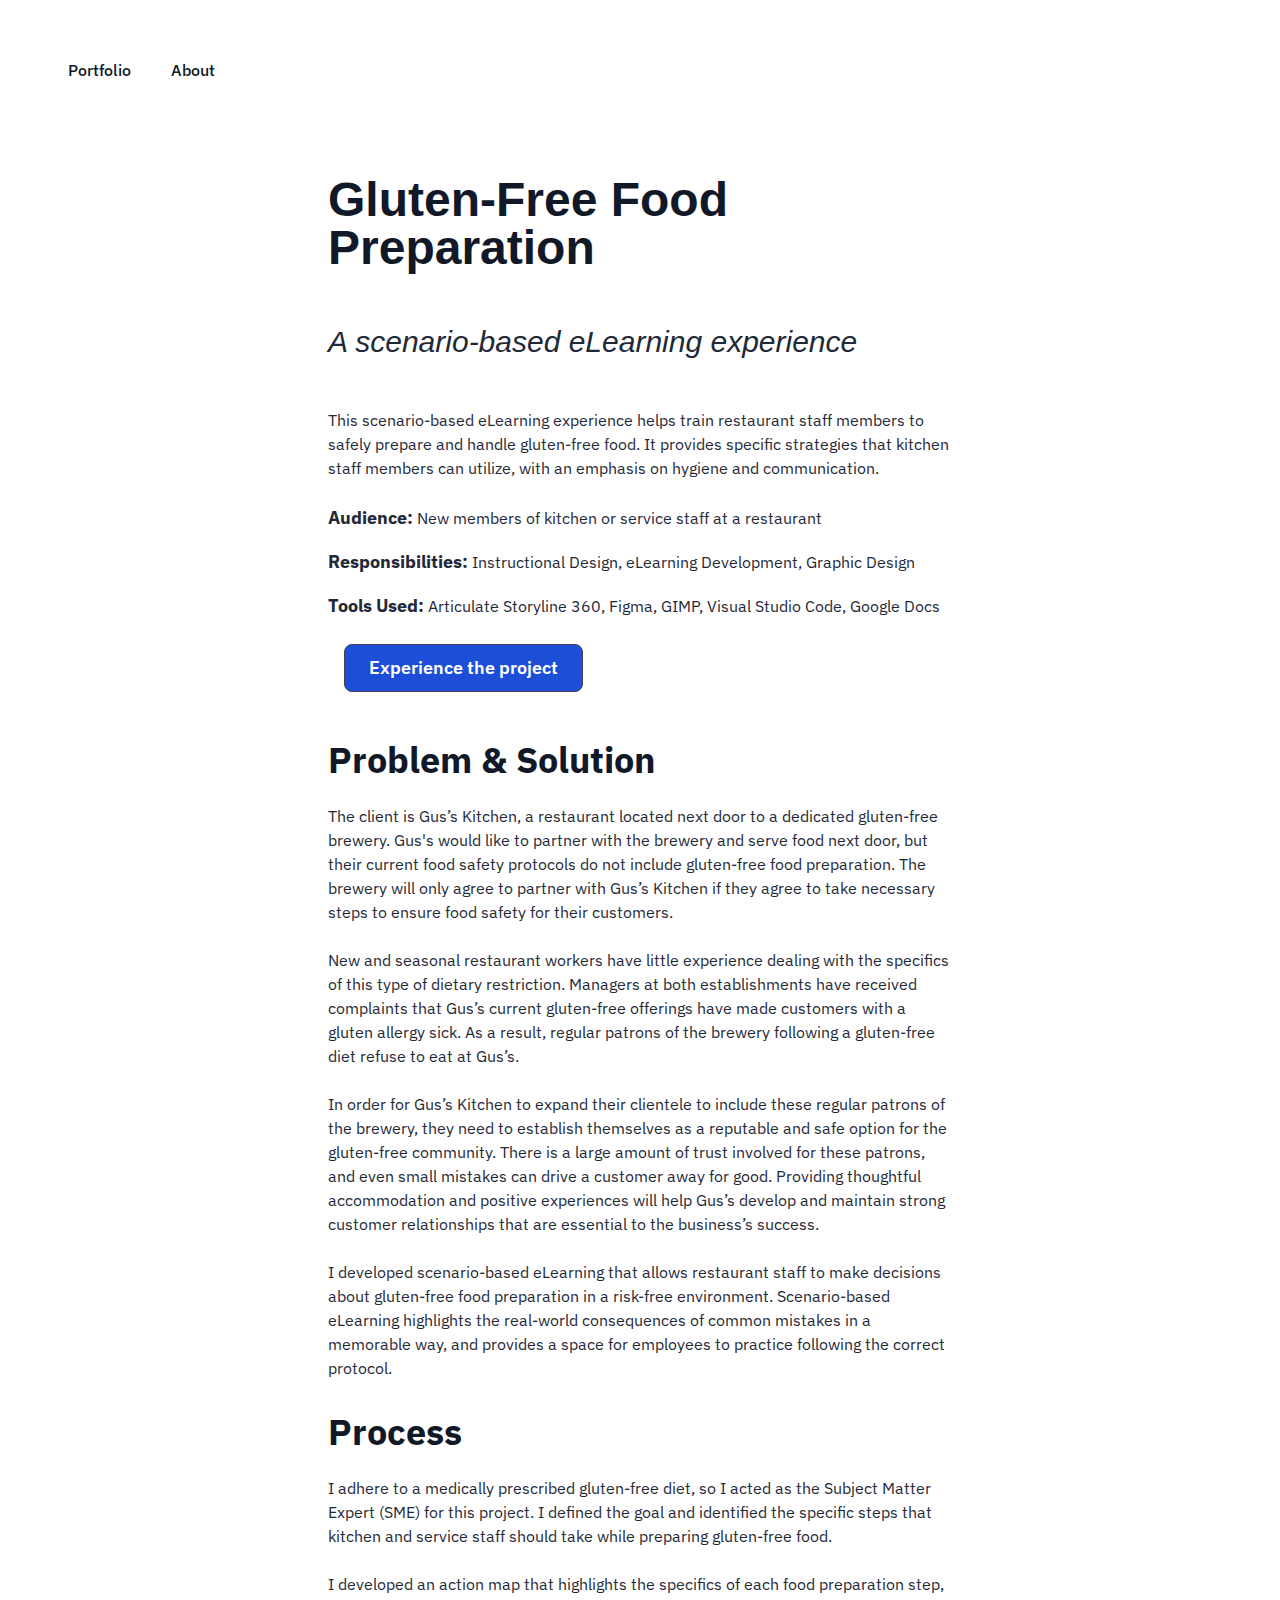
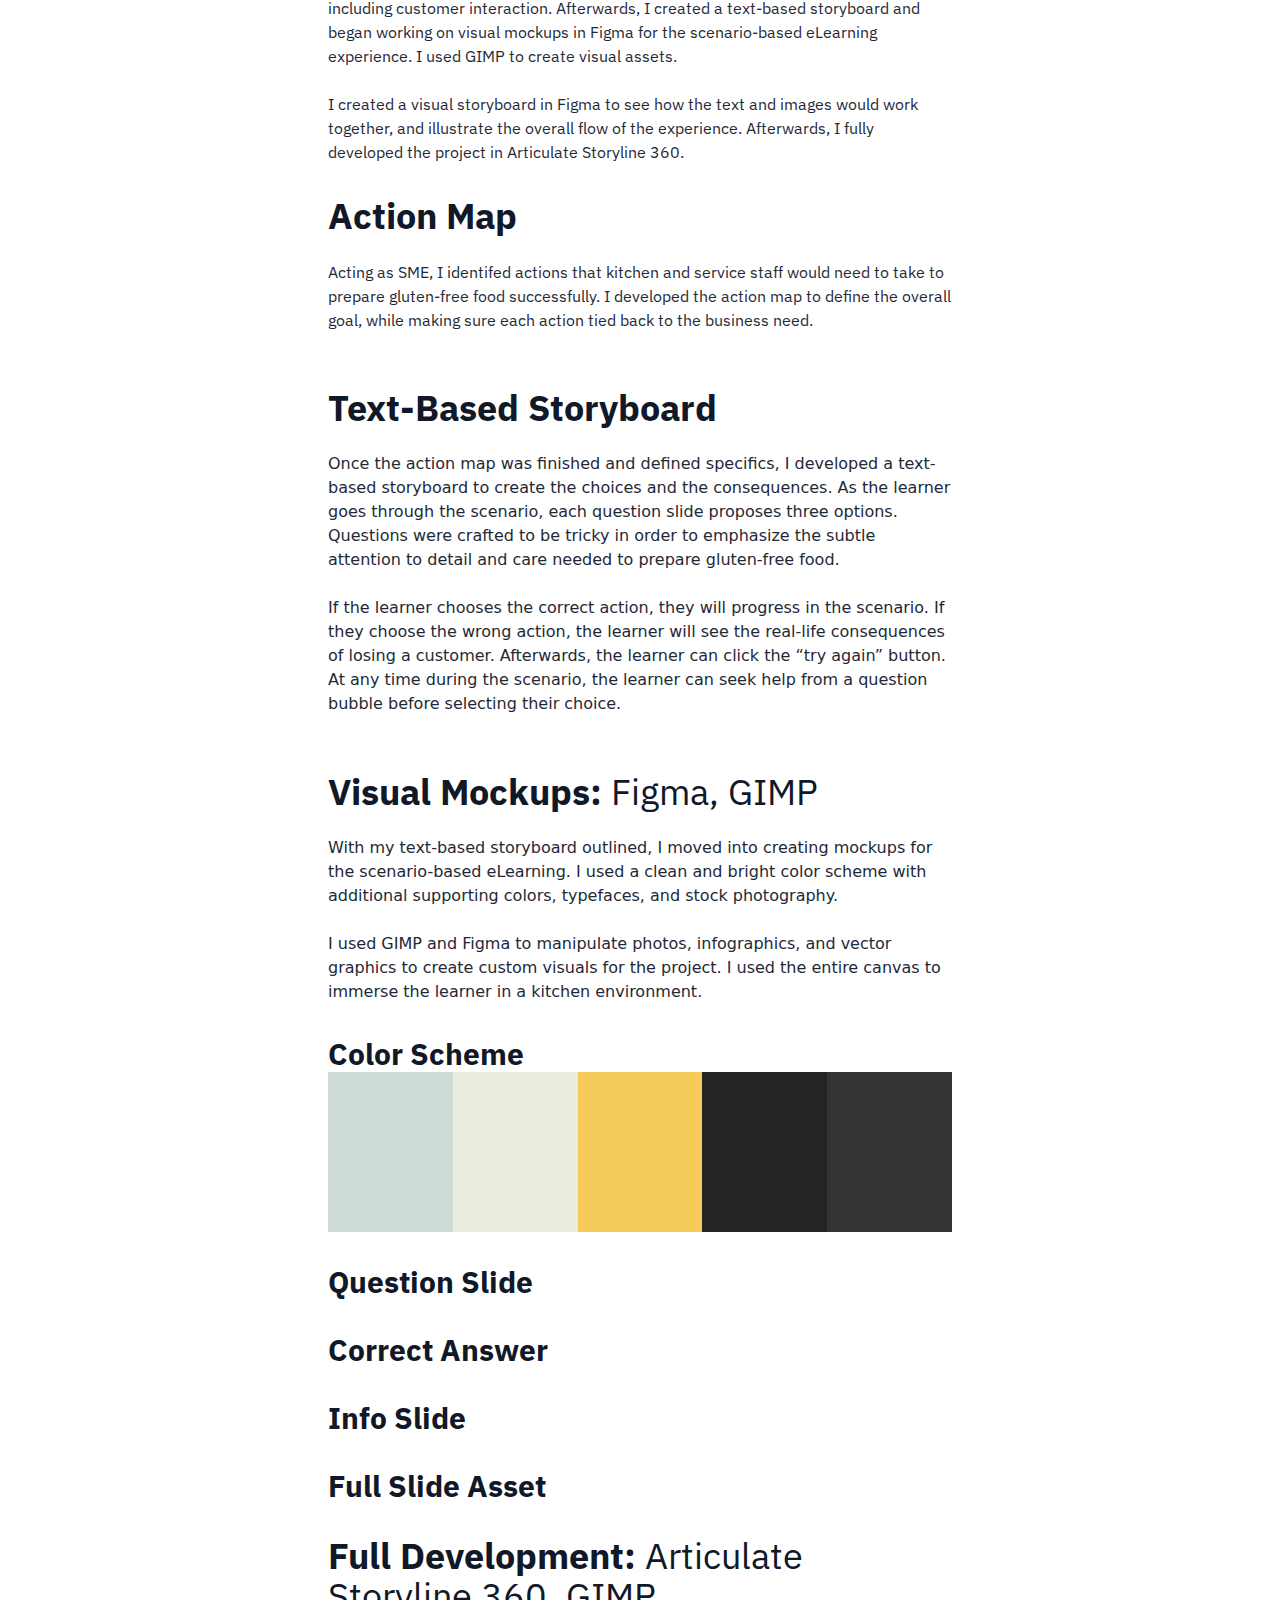
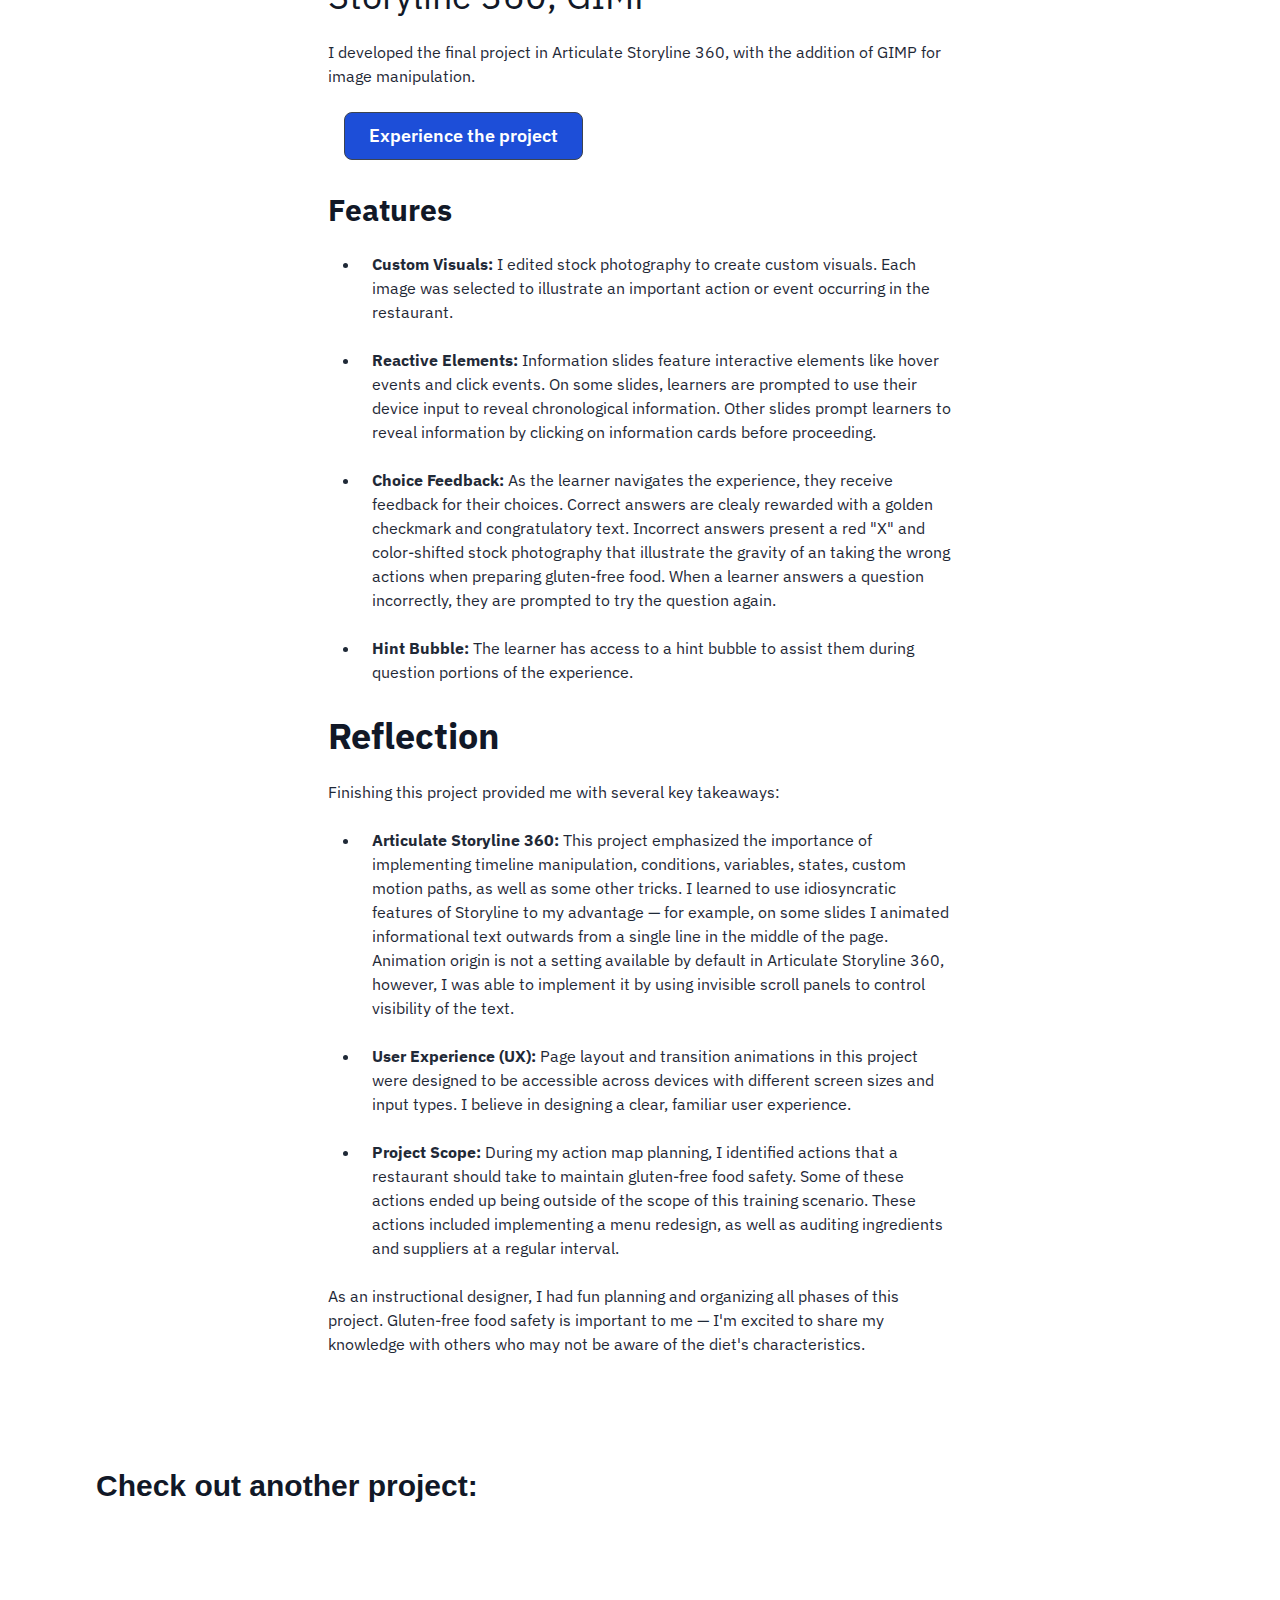
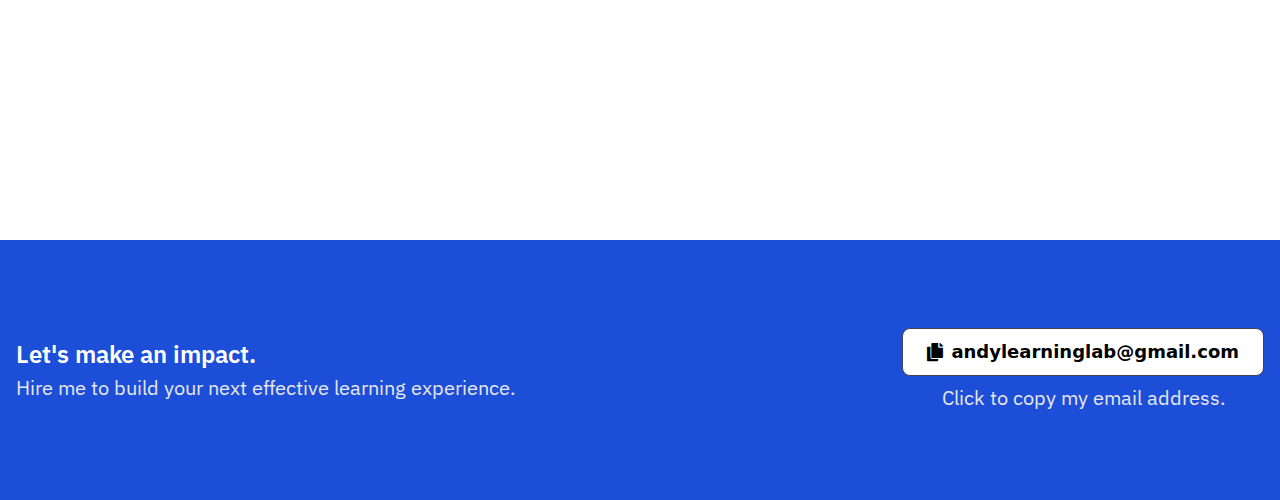
==== commit 943d1c2c: "update wording" ====
--- a/gf-food.html
+++ b/gf-food.html
@@ -106,7 +106,7 @@
           </div>
               <div class="w-full mx-auto prose md:w-3/4 lg:w-1/2 max-w-7xl">
 							<h2 class="text-3xl font-bold leading-tight text-gray-900 md:text-4xl mt-8 mytext">Text-Based Storyboard</h2>
-							<p class="mt-6">Once the action map was approved and defined specifics, I developed a text-based storyboard to create the choices and the consequences. As the learner goes through the scenario, each question slide proposes three options. Questions were crafted to be tricky in order to emphasize the subtle attention to detail and care needed to prepare gluten-free food. </p>
+							<p class="mt-6">Once the action map was finished and defined specifics, I developed a text-based storyboard to create the choices and the consequences. As the learner goes through the scenario, each question slide proposes three options. Questions were crafted to be tricky in order to emphasize the subtle attention to detail and care needed to prepare gluten-free food. </p>
 							<p class="my-6">If the learner chooses the correct action, they will progress in the scenario. If they choose the wrong action, the learner will see the real-life consequences of losing a customer. Afterwards, the learner can click the “try again” button. At any time during the scenario, the learner can seek help from a question bubble before selecting their choice.</p>
               
 							<img class="md:px-3" src="img/storyboard.png" alt="" />
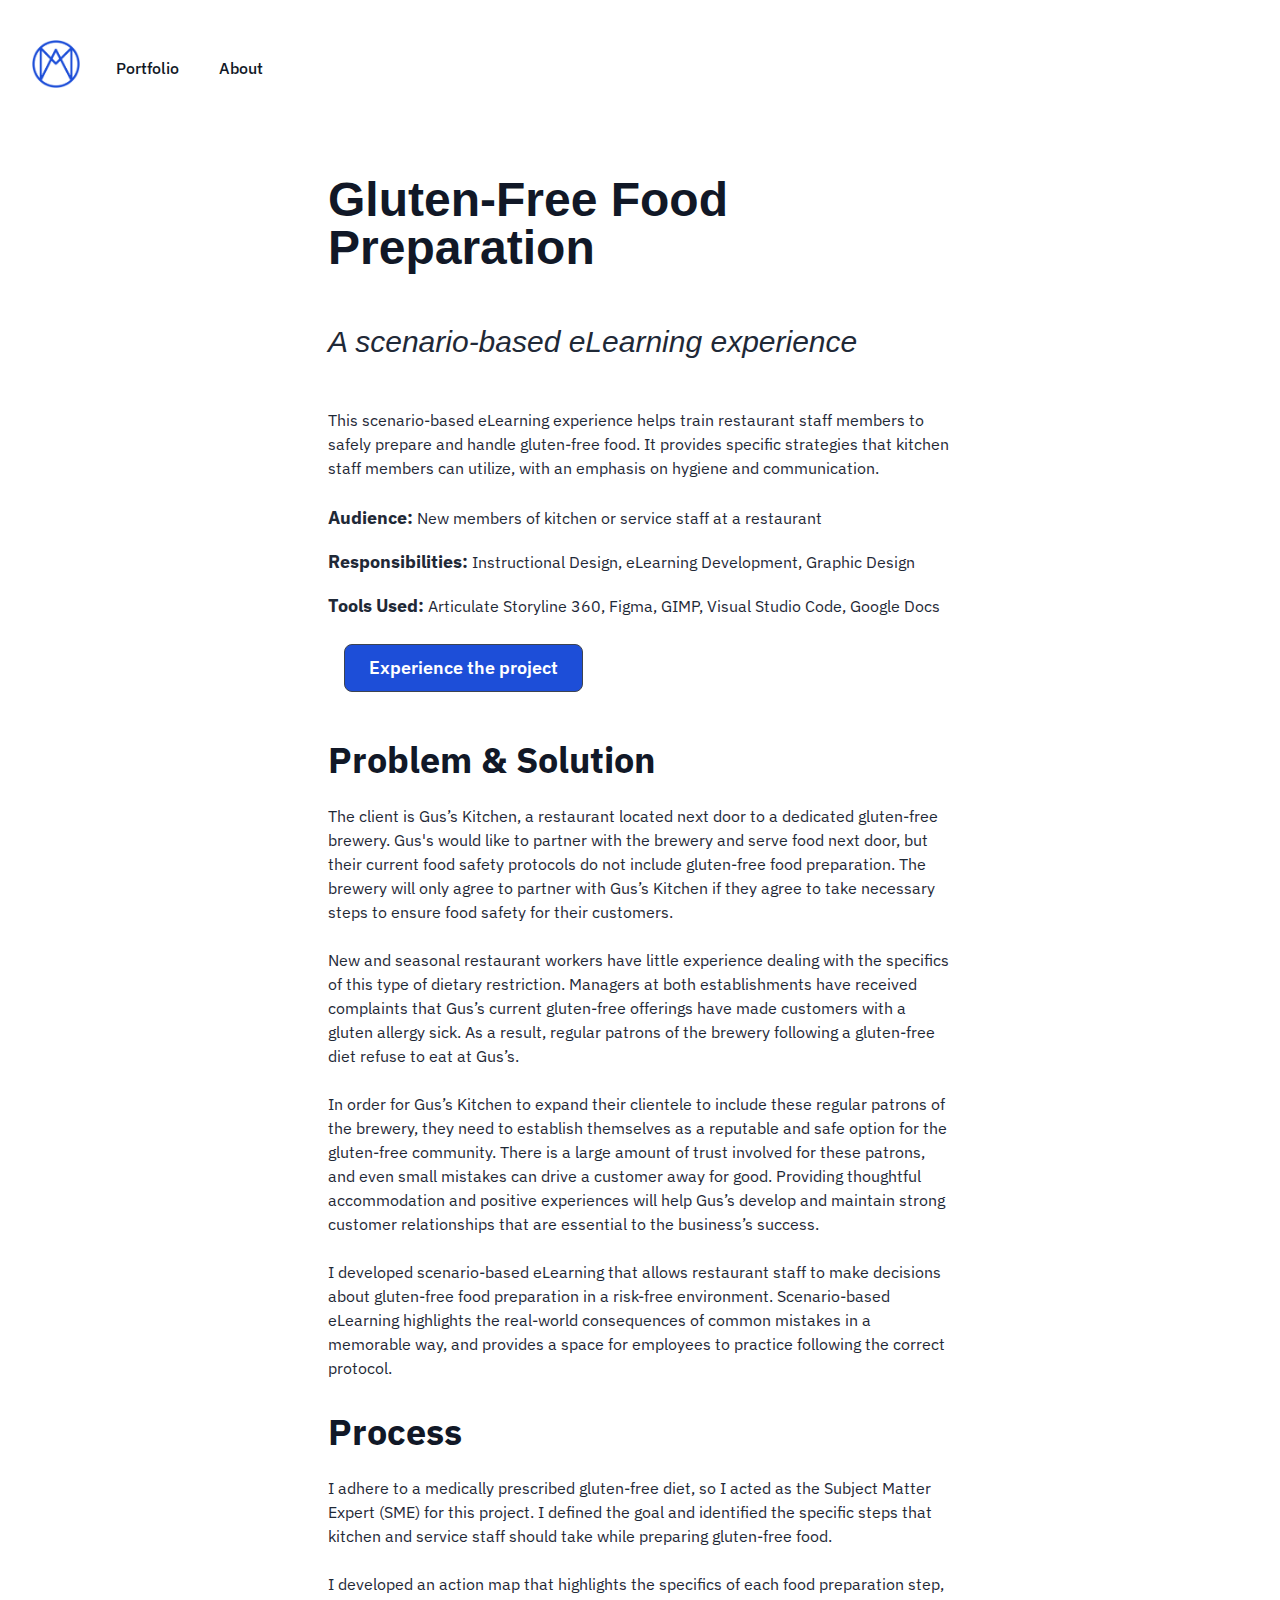
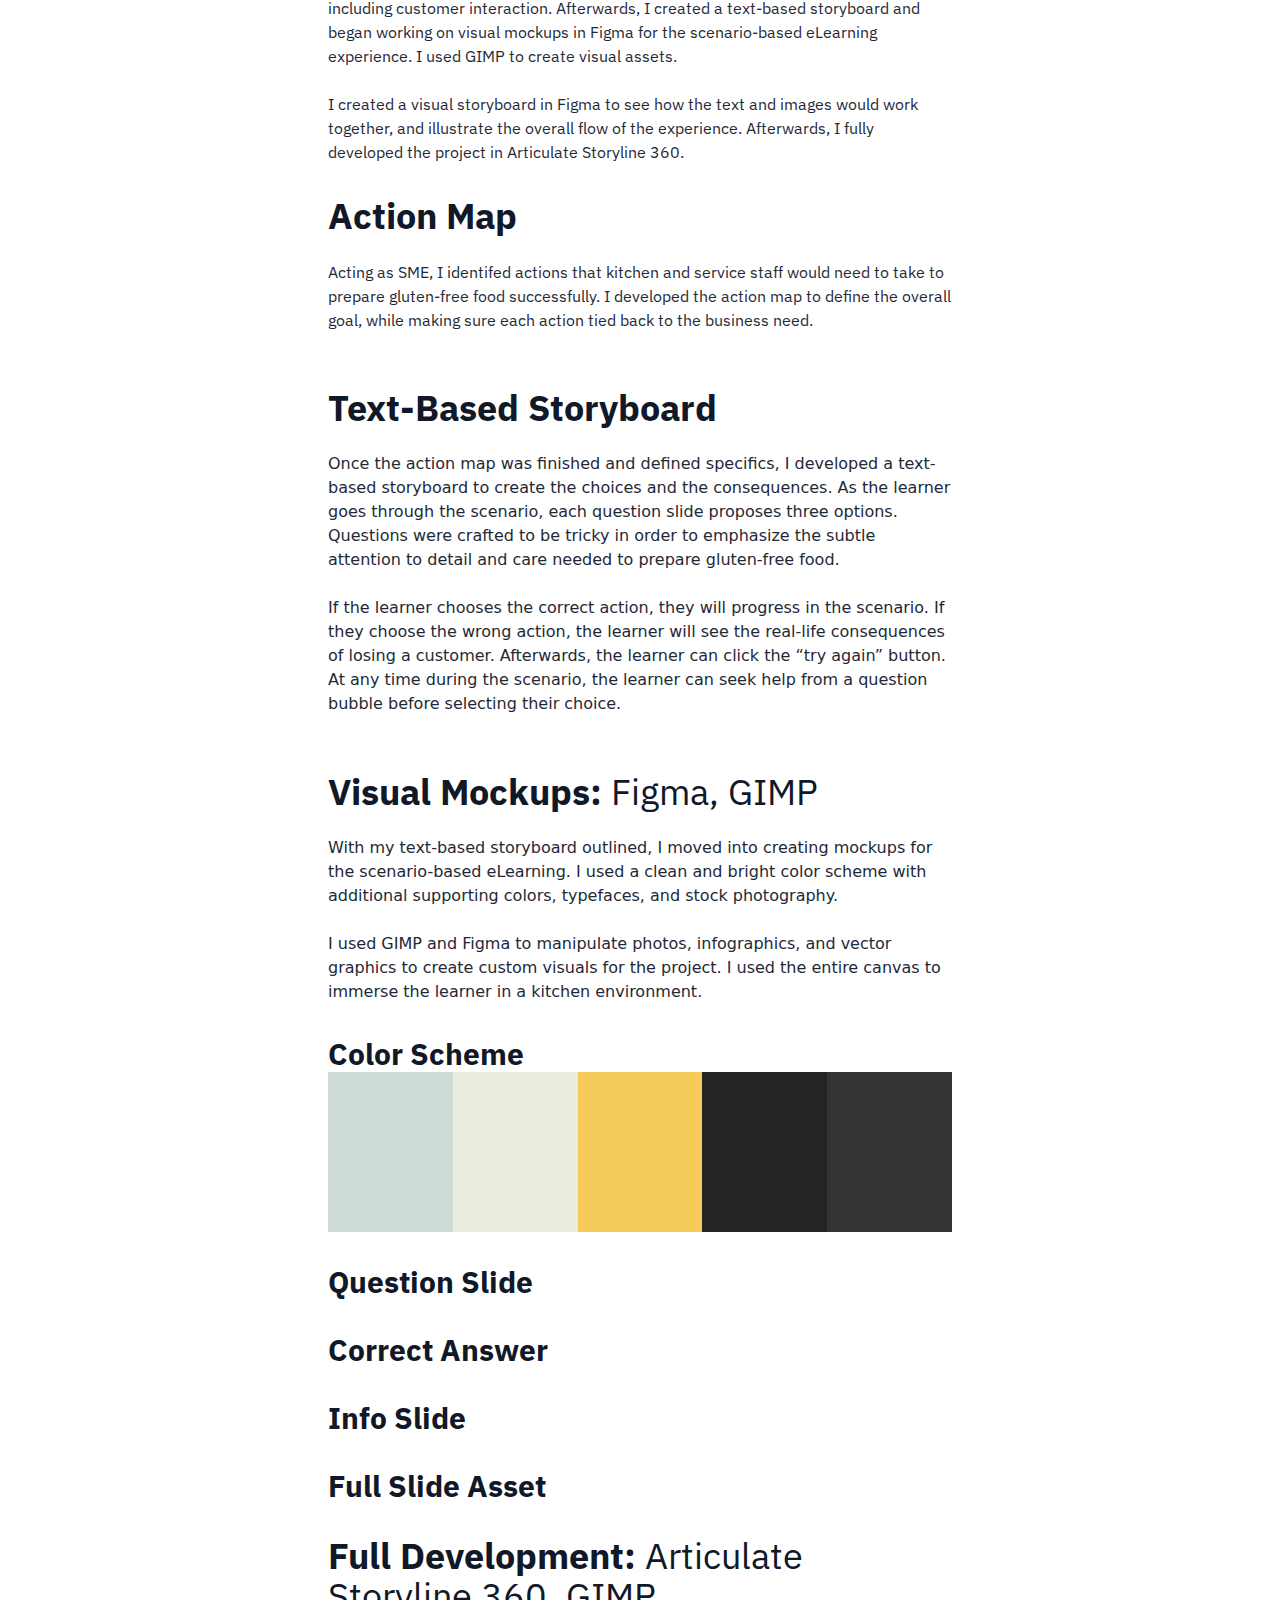
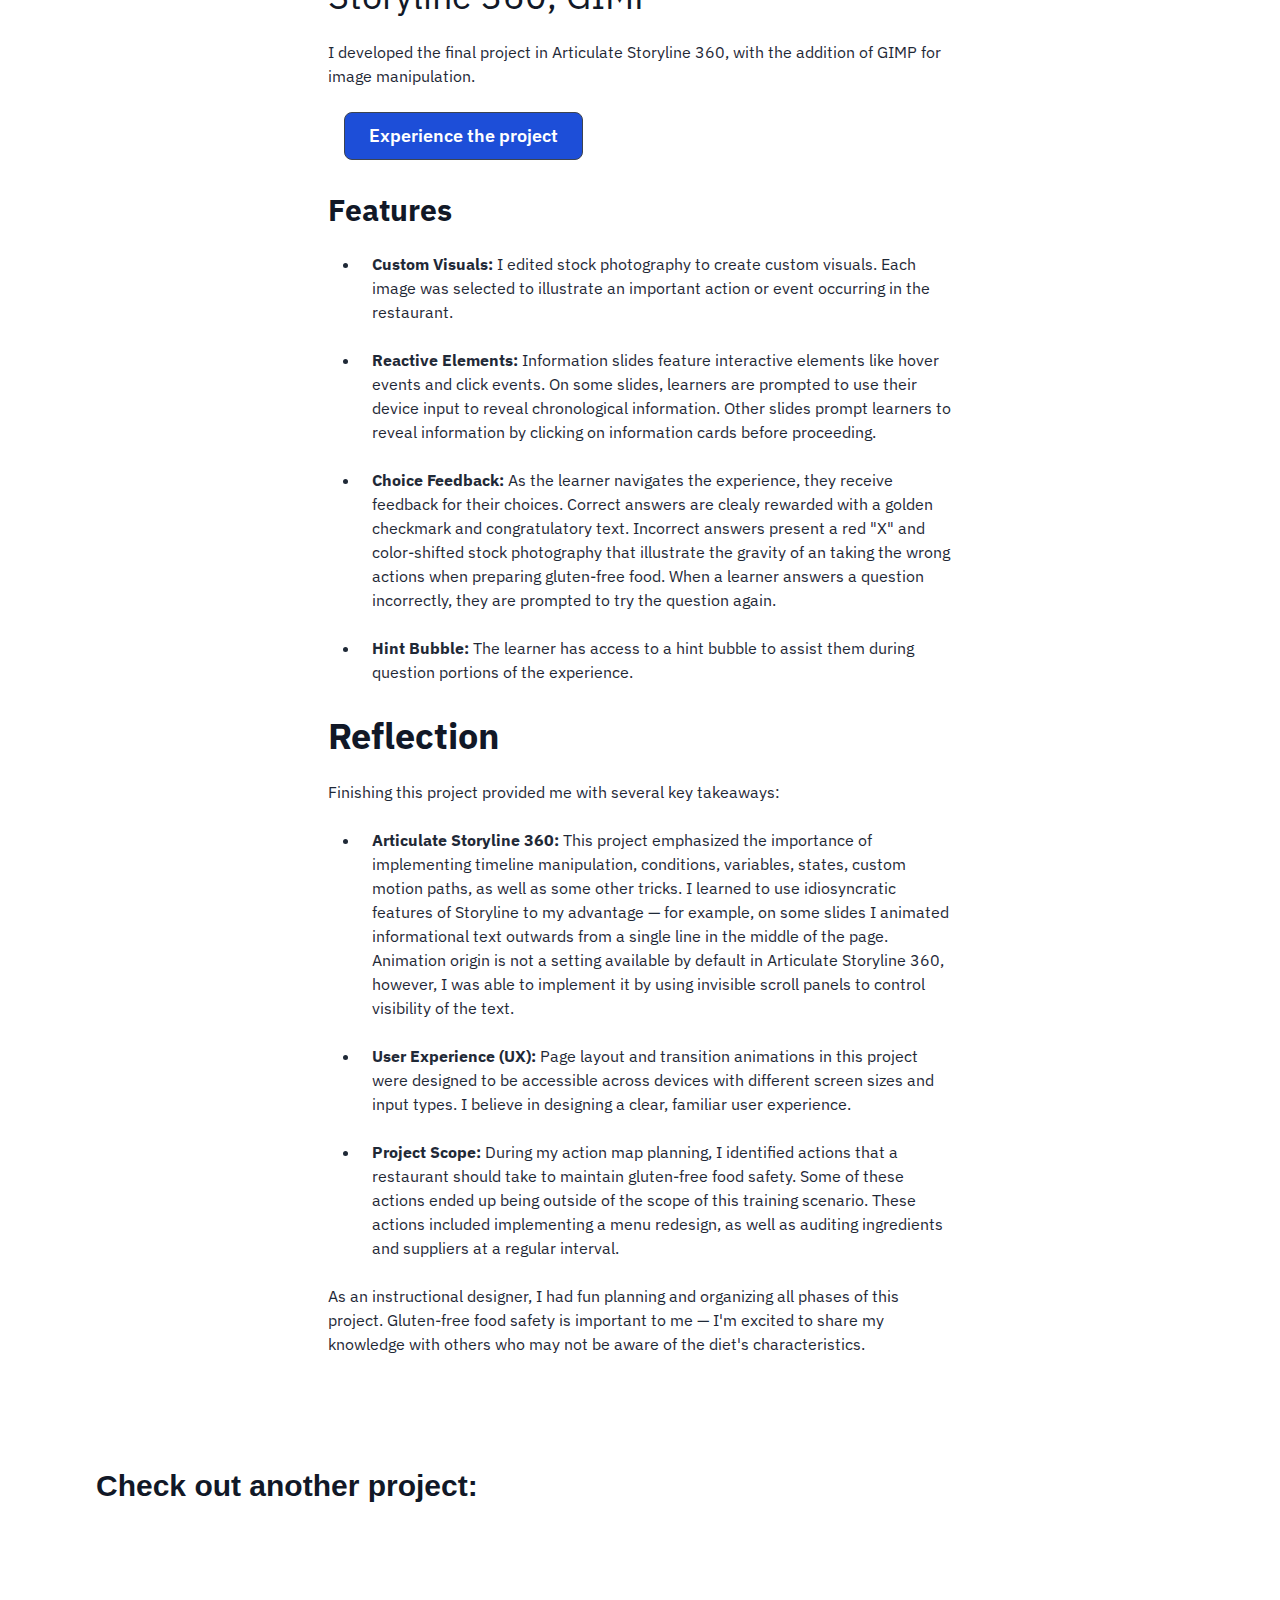
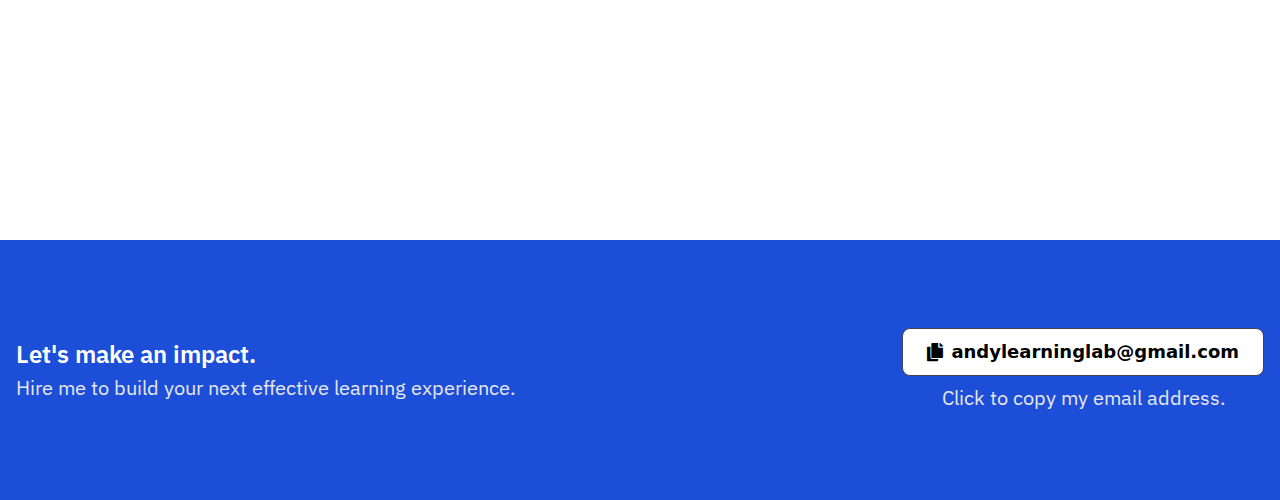
==== commit 7ea73e75: "update navbar and icon" ====
--- a/gf-food.html
+++ b/gf-food.html
@@ -12,6 +12,7 @@
   />
   <link rel="stylesheet" href="https://use.fontawesome.com/releases/v5.12.1/css/all.css" crossorigin="anonymous">
   <link href="http://fonts.cdnfonts.com/css/palatino" rel="stylesheet">
+  <link rel="icon" href="img/am_id_positive.png">
   <style>
     @import url('https://fonts.googleapis.com/css2?family=IBM+Plex+Sans:ital,wght@0,100;0,200;0,300;0,400;0,500;0,600;0,700;1,100;1,200;1,300;1,400;1,500;1,600;1,700&display=swap');
     @import url('http://fonts.cdnfonts.com/css/palatino');
@@ -32,35 +33,35 @@
 <body>
 
     <!-- navbar -->
-  <!-- This example requires Tailwind CSS v2.0+ -->
-<nav class="bg-transparent navnormal transition ease-in-out delay-150 pt-8" id="navbar">
-  <div class="max-w-7xl mx-auto px-2 sm:px-6 lg:px-8">
-    <div class="relative flex items-center justify-between h-16">
-      
-      <div class="flex-1 flex items-left justify-left sm:items-stretch sm:justify-start">
-        <div>
-          <a href="/"><img class="max-w-[4rem]" src="img/M-b.png" alt="" /></a>
-  
+    <nav class="bg-transparent navnormal transition ease-in-out delay-150 pt-8 mytext" id="navbar">
+      <div class="max-w-7xl mx-auto px-6 lg:px-8">
+        <div class="relative flex items-center justify-between h-16">
+          
+          <div class="flex-1 flex items-left justify-left sm:items-stretch sm:justify-start">
+            <div>
+              <a href="/"><img class="max-w-[3rem]" src="img/am_id_negative.png" alt="" /></a>
+      
+            </div>
+            <div class="sm:block ml-6 mt-2">
+              <div class="flex space-x-4 text-l">
+               
+    
+                <a href="index.html#1" class="text-gray-900 hover:underline px-3 py-2 rounded-md font-medium">Portfolio</a>
+    
+                <a href="about.html" class="text-gray-900  hover:underline px-3 py-2 rounded-md font-medium">About</a>
+              </div>
+            </div>
+          </div>
+    
+          
+    
+    
         </div>
-        <div class="sm:block sm:ml-6 mt-3 mytext font-bold">
-          <div class="flex space-x-4 text-l">
-            <!-- Current: "bg-gray-900 text-white", Default: "text-gray-300 hover:bg-gray-700 hover:text-white" -->
-
-            <a href="index.html#1" class="text-gray-900 hover:underline px-3 py-2 rounded-md font-medium">Portfolio</a>
-
-            <a href="about.html" class="text-gray-900  hover:underline px-3 py-2 rounded-md font-medium">About</a>
-
-            <!--<a href="#" class="text-gray-900  hover:underline px-3 py-2 rounded-md font-medium">Contact</a>-->
-          </div>
-        </div>
-      </div>
-
-    </div>
-  </div>
-
-  
-  </div>
-</nav>
+      </div>
+    
+      
+      </div>
+    </nav>
 
 
   
--- a/css/main.css
+++ b/css/main.css
@@ -2645,8 +2645,12 @@
   margin-bottom: 1.5rem;
 }
 
-.mt-3 {
-  margin-top: 0.75rem;
+.ml-6 {
+  margin-left: 1.5rem;
+}
+
+.mt-2 {
+  margin-top: 0.5rem;
 }
 
 .mb-6 {
@@ -2765,8 +2769,8 @@
   max-width: 80rem;
 }
 
-.max-w-\[4rem\] {
-  max-width: 4rem;
+.max-w-\[3rem\] {
+  max-width: 3rem;
 }
 
 .max-w-3xl {
@@ -2891,11 +2895,6 @@
   background-color: rgb(255 255 255 / var(--tw-bg-opacity));
 }
 
-.bg-gray-900 {
-  --tw-bg-opacity: 1;
-  background-color: rgb(17 24 39 / var(--tw-bg-opacity));
-}
-
 .bg-red-500 {
   --tw-bg-opacity: 1;
   background-color: rgb(239 68 68 / var(--tw-bg-opacity));
@@ -2929,9 +2928,9 @@
      object-position: center;
 }
 
-.px-2 {
-  padding-left: 0.5rem;
-  padding-right: 0.5rem;
+.px-6 {
+  padding-left: 1.5rem;
+  padding-right: 1.5rem;
 }
 
 .px-3 {
@@ -2959,11 +2958,6 @@
   padding-bottom: 5rem;
 }
 
-.px-6 {
-  padding-left: 1.5rem;
-  padding-right: 1.5rem;
-}
-
 .py-10 {
   padding-top: 2.5rem;
   padding-bottom: 2.5rem;
@@ -3121,11 +3115,6 @@
 .text-gray-200 {
   --tw-text-opacity: 1;
   color: rgb(229 231 235 / var(--tw-text-opacity));
-}
-
-.text-gray-300 {
-  --tw-text-opacity: 1;
-  color: rgb(209 213 219 / var(--tw-text-opacity));
 }
 
 .text-gray-600 {
@@ -3304,11 +3293,6 @@
 .hover\:bg-gray-900:hover {
   --tw-bg-opacity: 1;
   background-color: rgb(17 24 39 / var(--tw-bg-opacity));
-}
-
-.hover\:bg-gray-700:hover {
-  --tw-bg-opacity: 1;
-  background-color: rgb(55 65 81 / var(--tw-bg-opacity));
 }
 
 .hover\:bg-blue-700:hover {
@@ -3634,10 +3618,6 @@
     color: hsl(var(--erc, var(--nc)) / var(--tw-text-opacity));
   }
 
-  .sm\:ml-6 {
-    margin-left: 1.5rem;
-  }
-
   .sm\:block {
     display: block;
   }
@@ -3678,11 +3658,6 @@
     margin-bottom: calc(0.5rem * var(--tw-space-y-reverse));
   }
 
-  .sm\:px-6 {
-    padding-left: 1.5rem;
-    padding-right: 1.5rem;
-  }
-
   .sm\:text-center {
     text-align: center;
   }
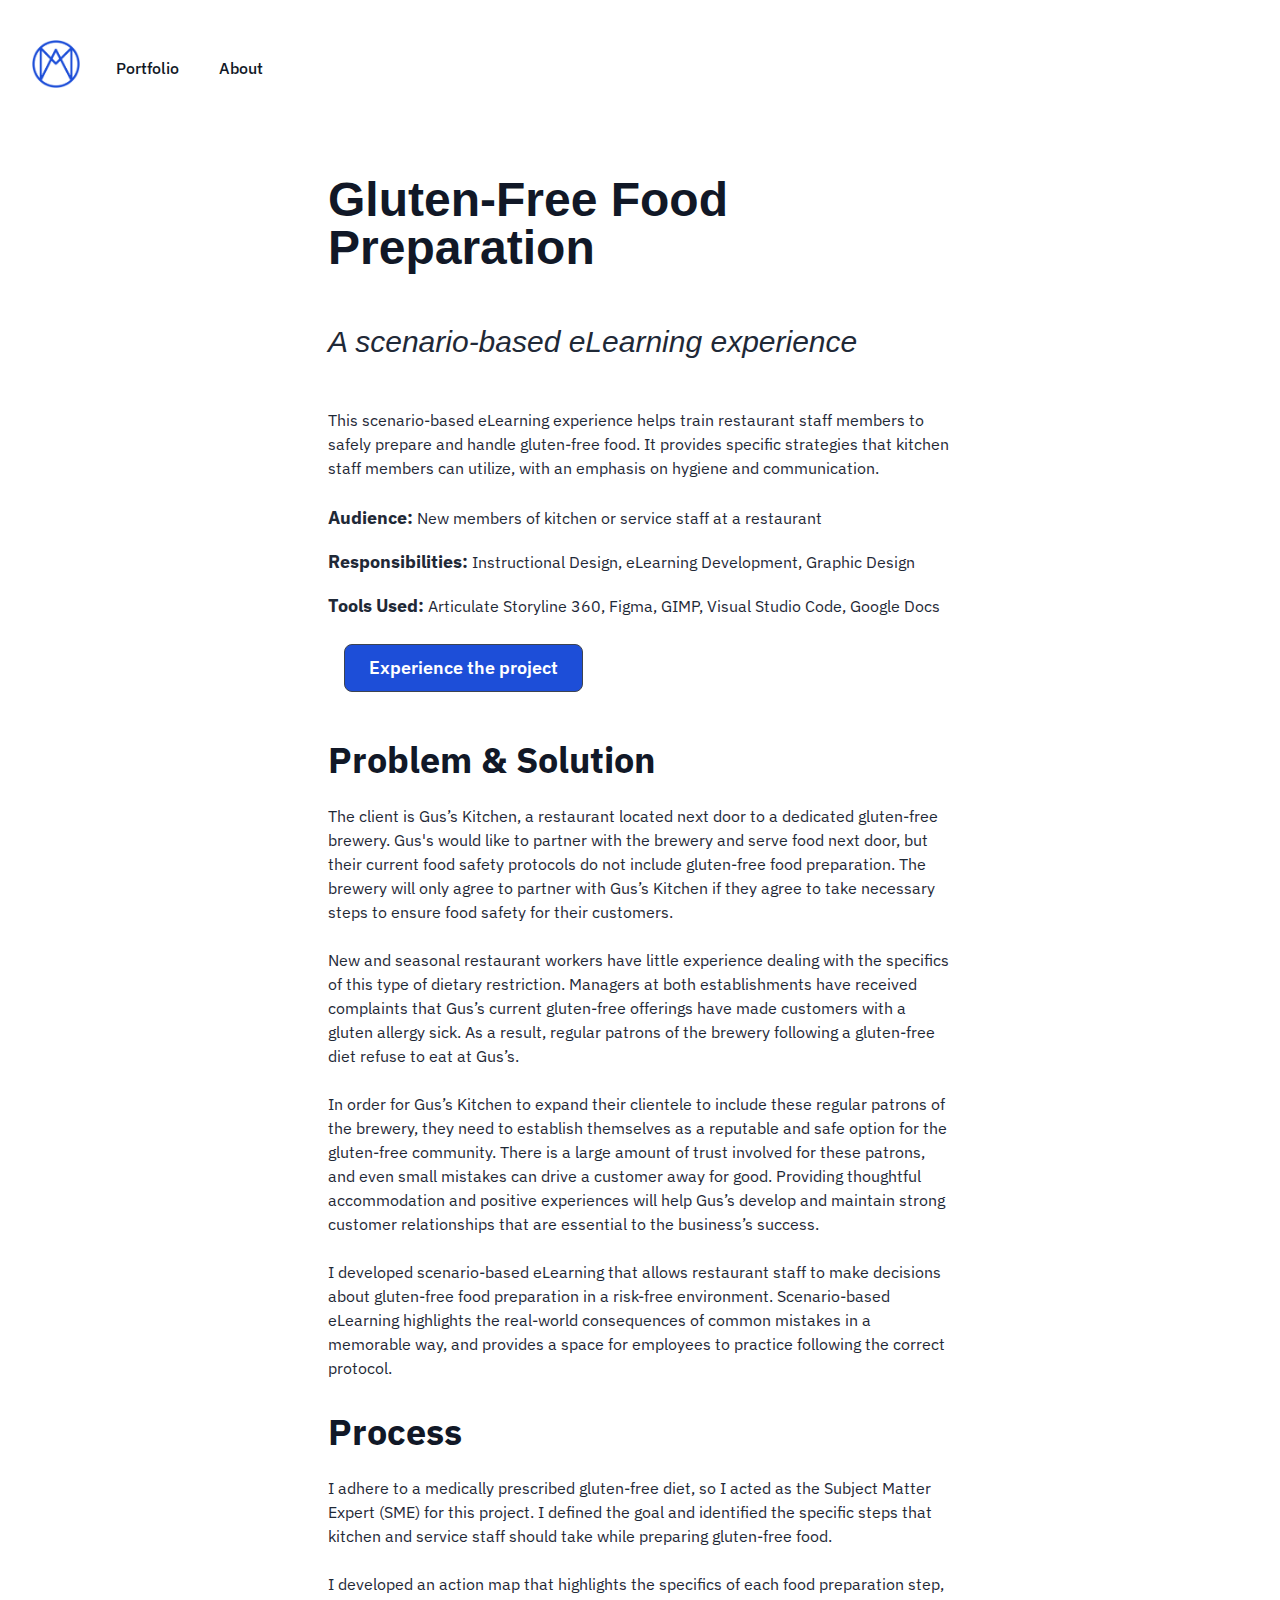
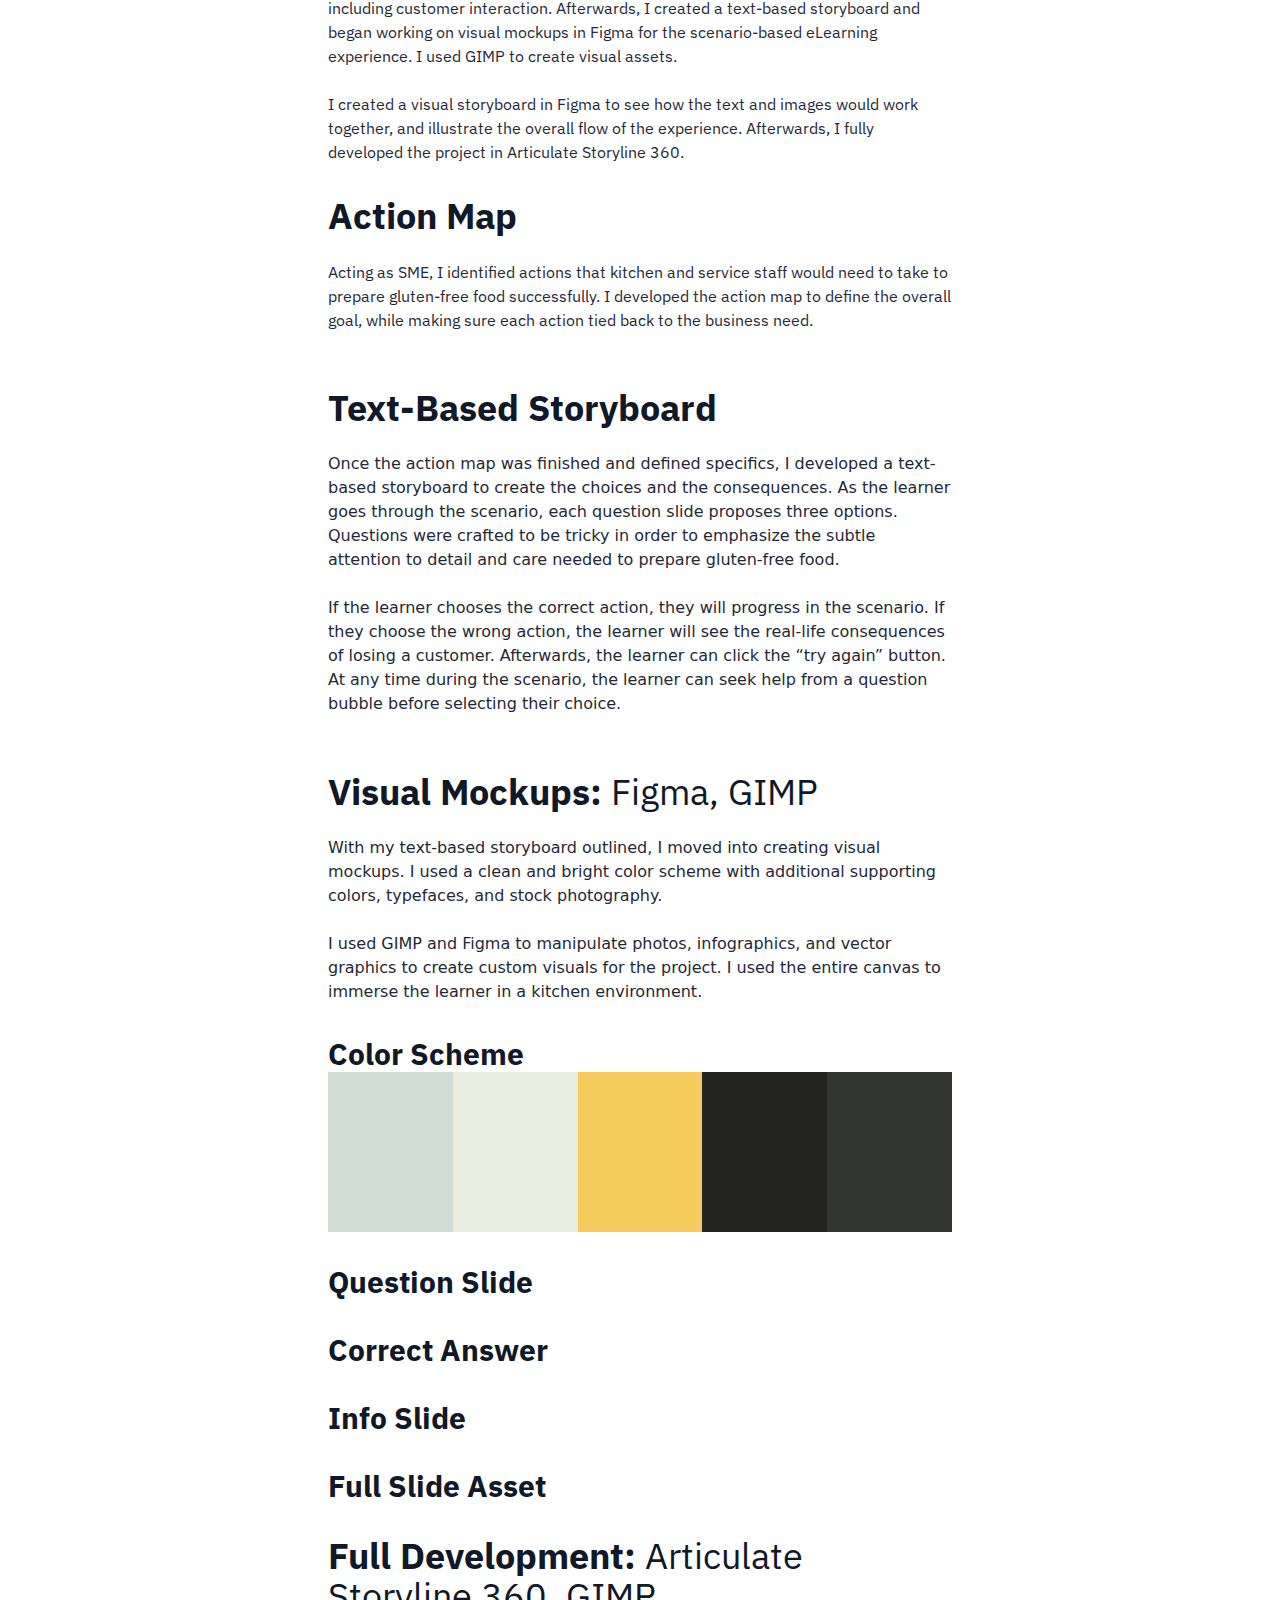
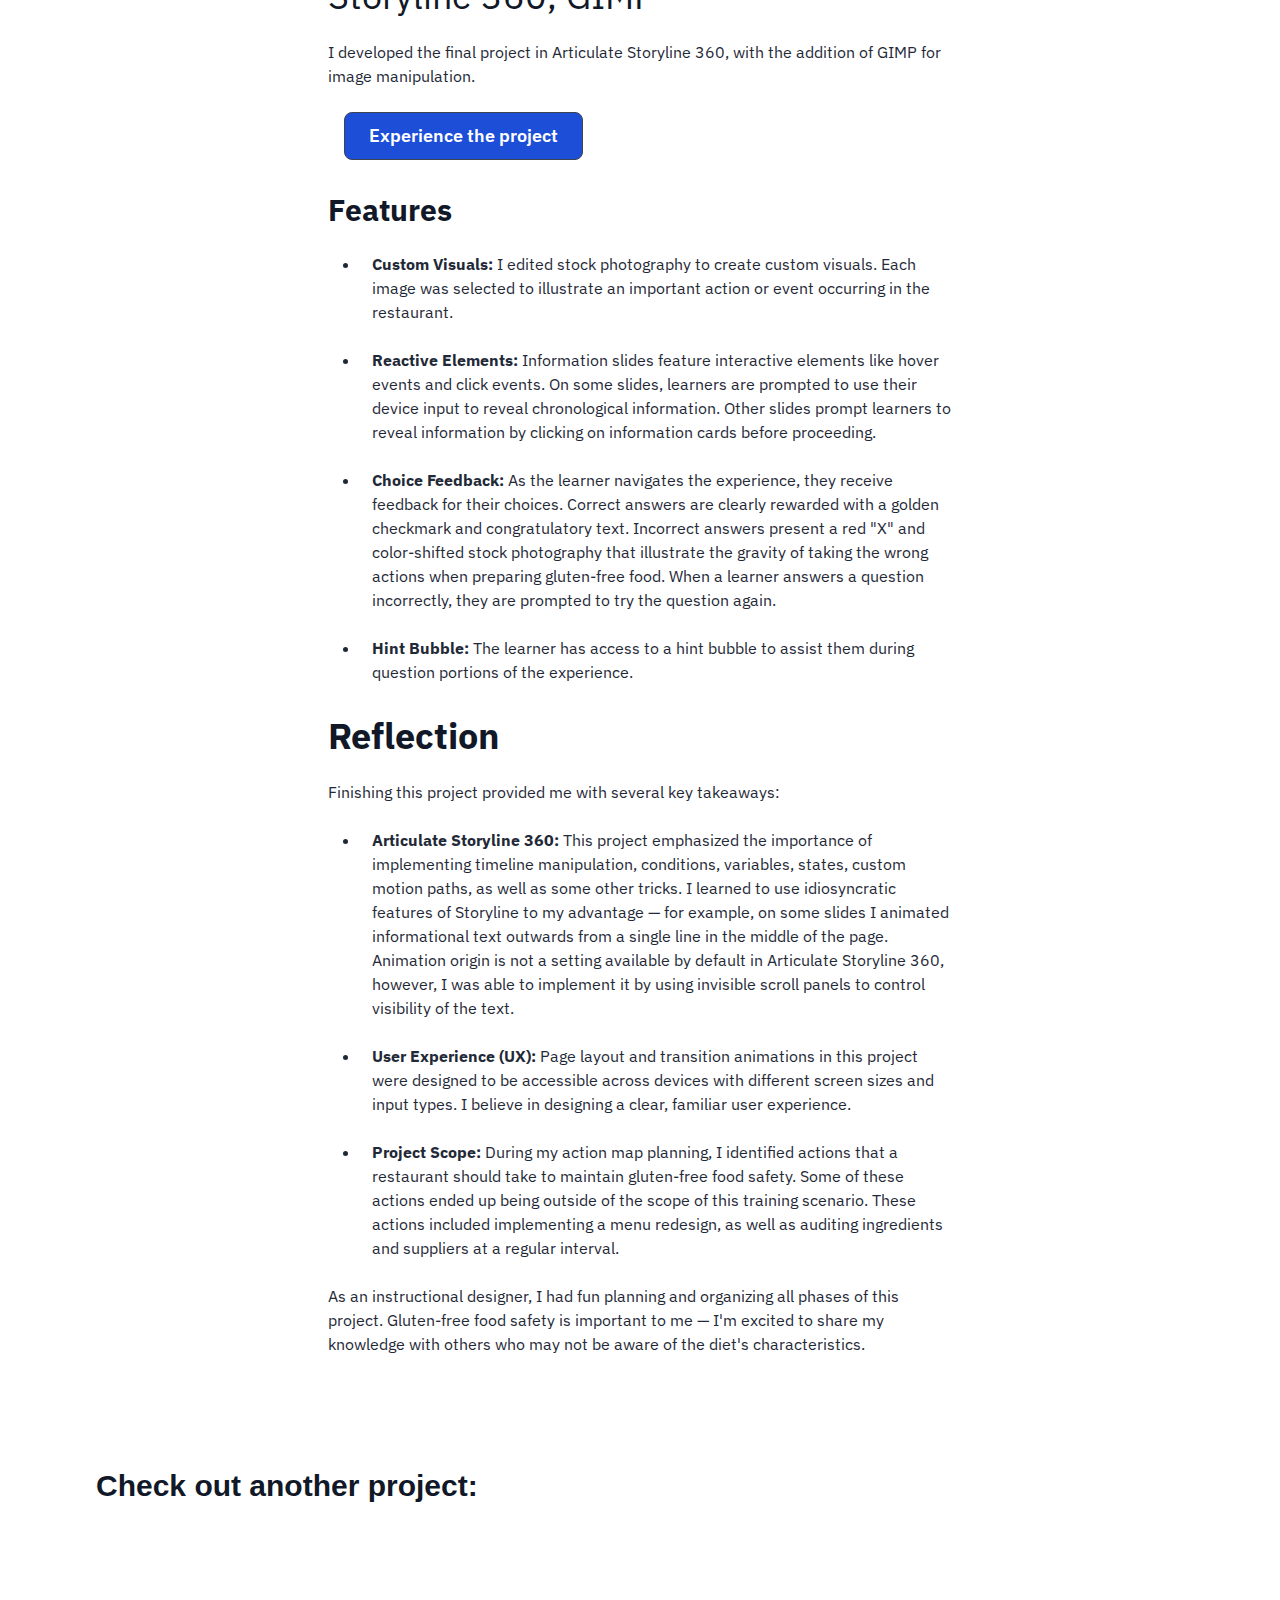
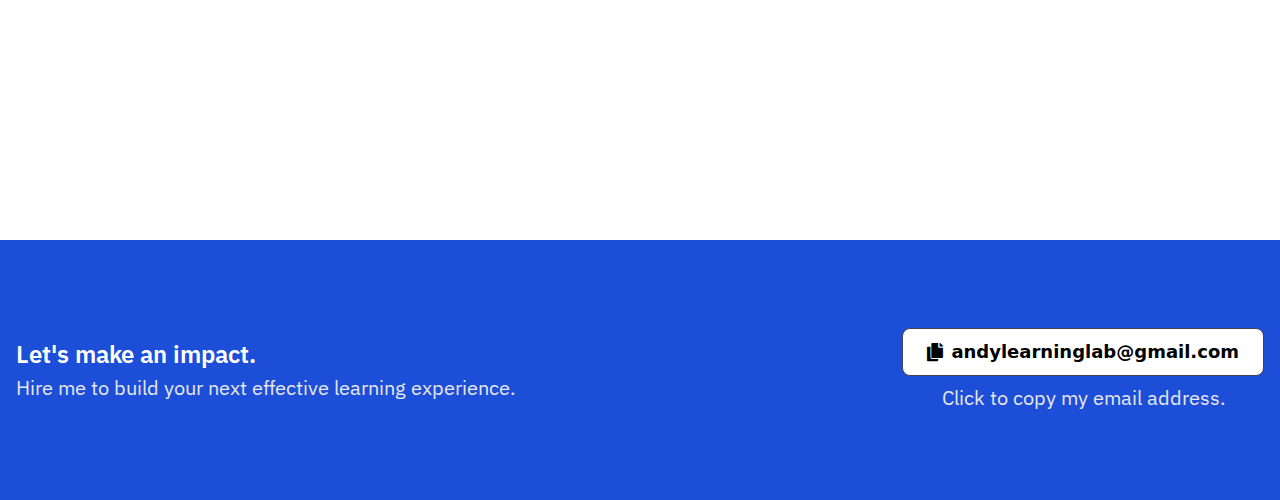
==== commit abe62b21: "fix typos" ====
--- a/gf-food.html
+++ b/gf-food.html
@@ -100,7 +100,7 @@
 							<p class="mt-6">I created a visual storyboard in Figma to see how the text and images would work together, and illustrate the overall flow of the experience. Afterwards, I fully developed the project in Articulate Storyline 360. </p>
 							<!--<p class="mt-6">I collected data on the learning experience by implementing custom xAPI to track responses, as well as determine if the learner utilized the help button. This is useful for understanding where employees may be struggling most in the food preparation process.</p>-->
 							<h2 class="text-3xl font-bold leading-tight text-gray-900 md:text-4xl mt-8 mytext">Action Map</h2>
-							<p class="my-6">Acting as SME, I identifed actions that kitchen and service staff would need to take to prepare gluten-free food successfully. I developed the action map to define the overall goal, while making sure each action tied back to the business need.</p>
+							<p class="my-6">Acting as SME, I identified actions that kitchen and service staff would need to take to prepare gluten-free food successfully. I developed the action map to define the overall goal, while making sure each action tied back to the business need.</p>
 
           
 							<img  class="md:px-3" src="img/actionmap.jpg" alt="" />
@@ -116,7 +116,7 @@
 
               <div class="w-full mx-auto prose md:w-3/4 lg:w-1/2 max-w-7xl">
 							<h2 class="text-3xl leading-tight text-gray-900 md:text-4xl mt-8 mytext"><span class="font-bold">Visual Mockups:</span> Figma, GIMP</h2>
-							<p class="mt-6">With my text-based storyboard outlined, I moved into creating mockups for the scenario-based eLearning. I used a clean and bright color scheme with additional supporting colors, typefaces, and stock photography.</p>
+							<p class="mt-6">With my text-based storyboard outlined, I moved into creating visual mockups. I used a clean and bright color scheme with additional supporting colors, typefaces, and stock photography.</p>
 							<p class="my-6">I used GIMP and Figma to manipulate photos, infographics, and vector graphics to create custom visuals for the project. I used the entire canvas to immerse the learner in a kitchen environment. </p>
 </div>
               <div class="w-full mx-auto prose md:w-3/4 lg:w-1/2 max-w-6xl mytext">
@@ -188,7 +188,7 @@
 
                       <li>
                         <span class="mt-6 flex flex-row items-start justify-start mb-2 md:mb-3">
-                          <span class="ml-3"><span class="font-bold">Choice Feedback: </span>As the learner navigates the experience, they receive feedback for their choices. Correct answers are clealy rewarded with a golden checkmark and congratulatory text. Incorrect answers present a red "X" and color-shifted stock photography that illustrate the gravity of an taking the wrong actions when preparing gluten-free food. When a learner answers a question incorrectly, they are prompted to try the question again.
+                          <span class="ml-3"><span class="font-bold">Choice Feedback: </span>As the learner navigates the experience, they receive feedback for their choices. Correct answers are clearly rewarded with a golden checkmark and congratulatory text. Incorrect answers present a red "X" and color-shifted stock photography that illustrate the gravity of taking the wrong actions when preparing gluten-free food. When a learner answers a question incorrectly, they are prompted to try the question again.
 
                         </span>
 
